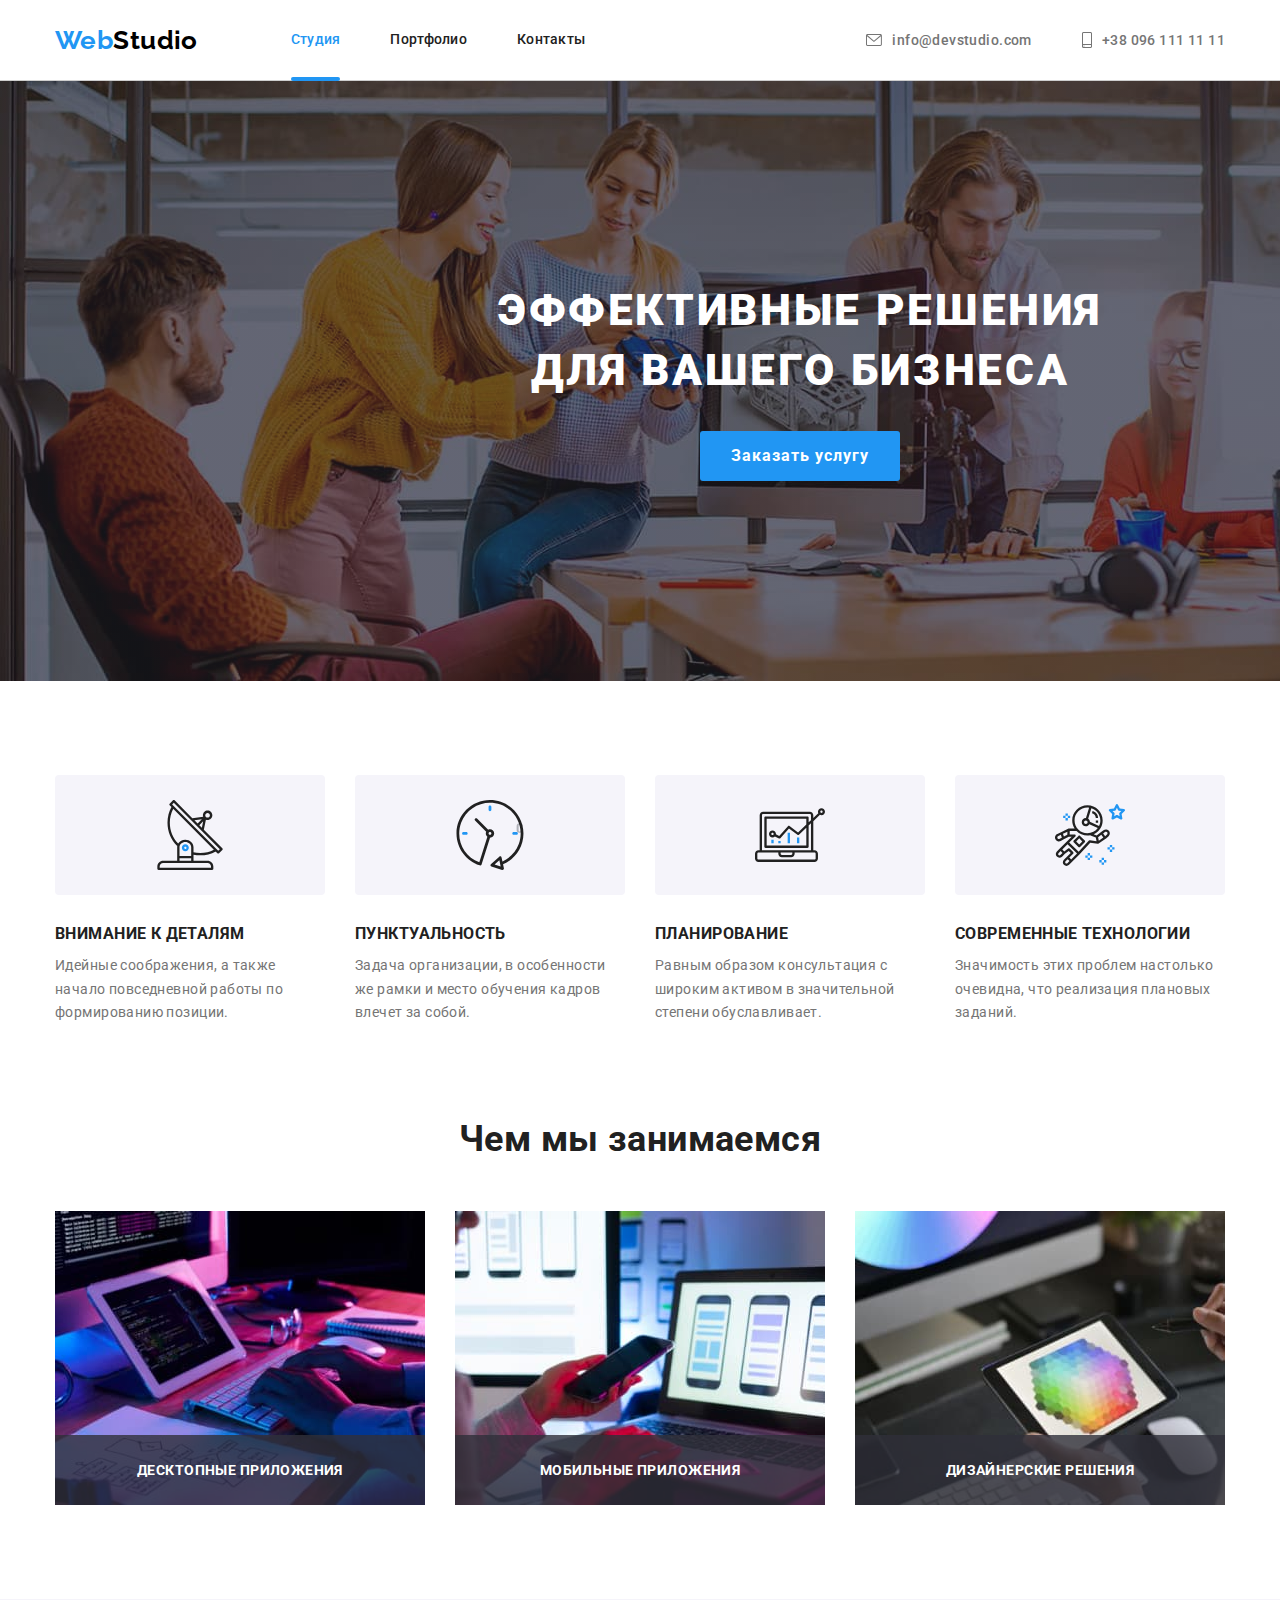
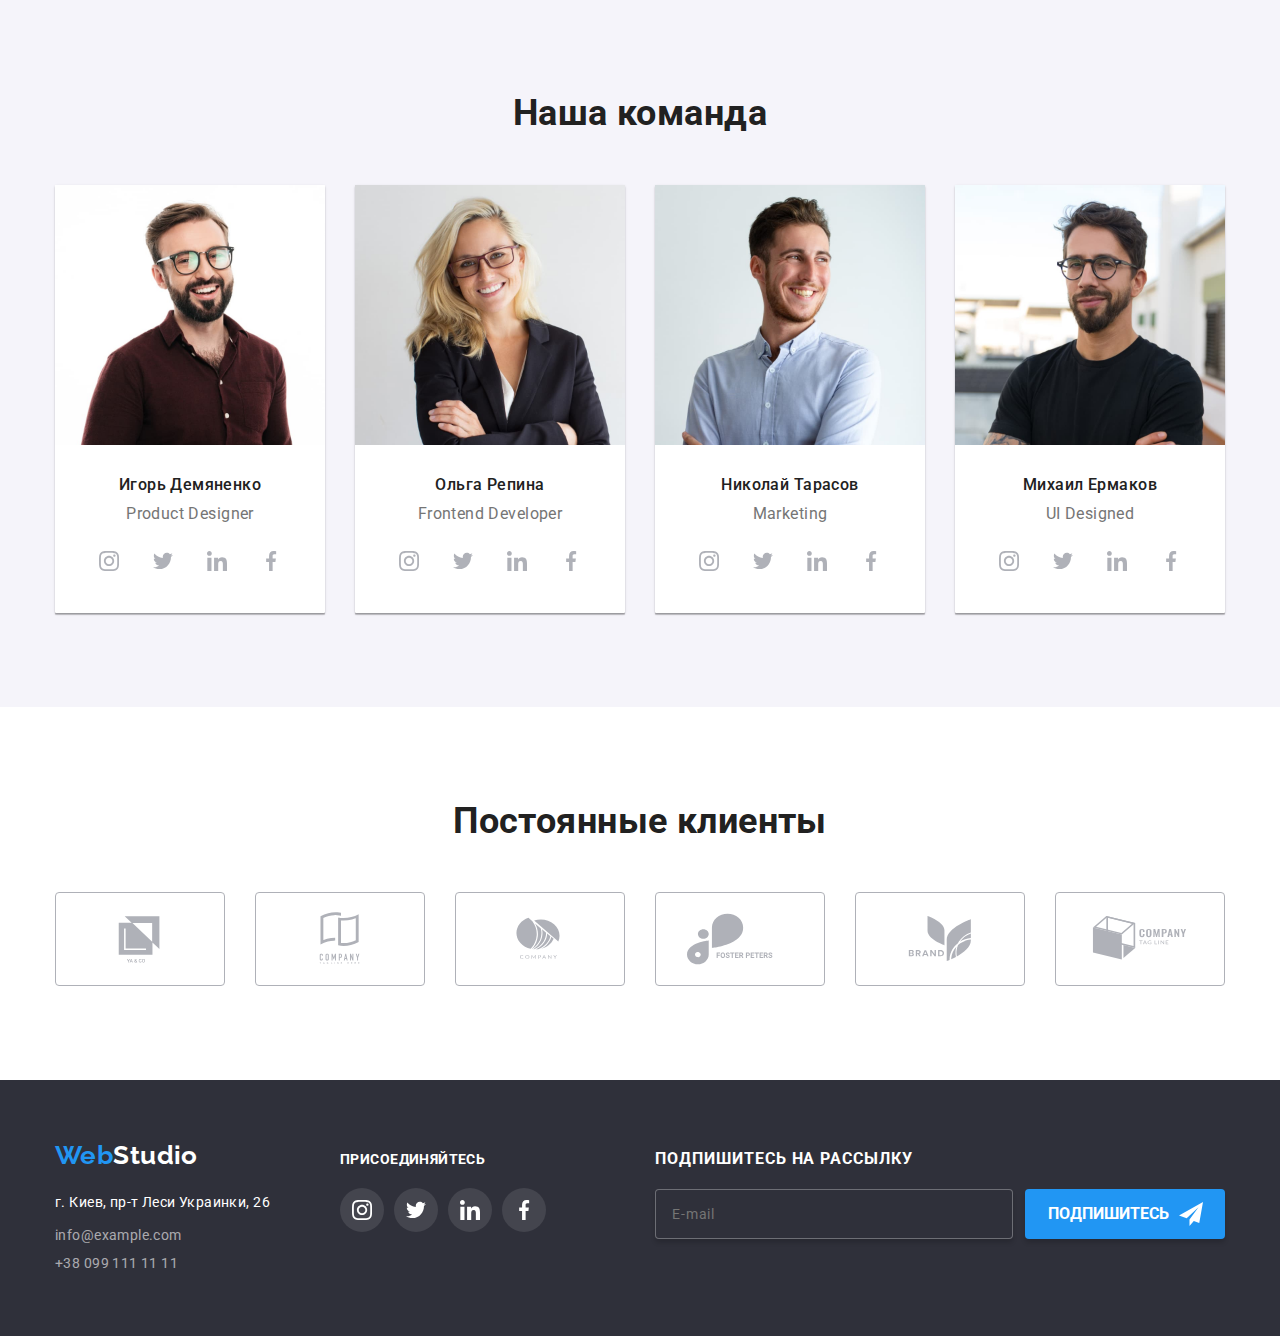
==== index.html @ 3e0bd367 "add files" ====
<!DOCTYPE html>
<html lang="ru">
<head>
    <meta charset="UTF-8">
    <meta http-equiv="X-UA-Compatible" content="IE=edge">
    <meta name="viewport" content="width=device-width, initial-scale=1.0">
    <title>WebStudio</title>
    <link rel="stylesheet" href="https://cdnjs.cloudflare.com/ajax/libs/modern-normalize/1.1.0/modern-normalize.min.css">
    <link rel="stylesheet" href="./css/main.min.css">
        <link href="https://fonts.googleapis.com/css2?family=Raleway:wght@700&family=Roboto:wght@400;500;700;900&display=swap"
            rel="stylesheet">

</head>
<body>
    <!--======================== HEADER ========================-->
    <header class="header">
        <div class="container">
            <nav class="header__nav">
                <a href="./index.html" class="header__logo">
                    <span class="header__logo--web">Web</span><span class="header__logo--studio-dark">Studio</span>
                </a>
                <ul class="header__site-nav list">
                    <li class="header__nav--item"><a href="./index.html" class="header__link header__link--current link">Студия</a></li>
                    <li class="header__nav--item"><a href="./portfolio.html" class="header__link link">Портфолио</a></li>
                    <li class="header__nav--item"><a href="" class="header__link link">Контакты</a></li>
                </ul>
            </nav>
            <ul class="header__contact list">
                <li class="header__mail">
                    <a href="mailto:info@devstudio.com" class="header__mail--link link">
                        <svg class="header__contact-icon-mail" width="16px" height="12px">
                            <use href="./images/icons.svg#icon-envelope"></use>
                        </svg>
                        info@devstudio.com</a>
                    </li>
                <li class="header__tell">
                    <a href="tell:+380961111111" class="header__tell--link link">
                        <svg class="header__contact-icon-tell" width="10px" height="16px">
                            <use href="./images/icons.svg#icon-smartphone"></use>
                        </svg>
                        +38 096 111 11 11
                    </a>
                </li>
            </ul>
        </div>
    </header>
    <main>
        <!--======================== HERO SECTION ========================-->
        <section class="hero">
            <div class="container">
                <h1 class="hero__title">Эффективные решения для вашего бизнеса</h1>
                <button data-modal-open type="button" class="hero__button">Заказать услугу</button>
            </div>
        </section>
        <!--======================== Features Section ========================-->
        <section class="section features">
            <div class="container">
                <h2 class="features__title--hide visually-hidden">Особенности</h2>
                <ul class="features__list list">
                    <li class="features__list-item">
                        <div class="features__icon-div">
                            <svg class="features__icon" width="70" height="70">
                                <use href="./images/icons.svg#icon-antenna"></use>
                            </svg>
                        </div>
                        <h3 class="features__title">Внимание к деталям</h3>
                        <p class="features__description">Идейные соображения, а также начало повседневной работы по формированию
                            позиции.</p>
                    </li>
                    <li class="features__list-item">
                        <div class="features__icon-div">
                            <svg class="features__icon" width="70" height="70">
                                <use href="./images/icons.svg#icon-clock"></use>
                            </svg>
                        </div>
                        <h3 class="features__title">Пунктуальность</h3>
                        <p class="features__description">Задача организации, в особенности же рамки и место обучения кадров влечет за
                            собой.</p>
                    </li>
                    <li class="features__list-item">
                        <div class="features__icon-div">
                            <svg class="features__icon" width="70" height="70">
                                <use href="./images/icons.svg#icon-diagram"></use>
                            </svg>
                        </div>

                        <h3 class="features__title">Планирование</h3>
                        <p class="features__description">Равным образом консультация с широким активом в значительной степени
                            обуславливает.</p>
                    </li>
                    <li class="features__list-item">
                        <div class="features__icon-div">
                            <svg class="features__icon" width="70" height="70">
                                <use href="./images/icons.svg#icon-astronaut"></use>
                            </svg>
                        </div>

                        <h3 class="features__title">Современные технологии</h3>
                        <p class="features__description">Значимость этих проблем настолько очевидна, что реализация плановых заданий.
                        </p>
                    </li>
                </ul>
            </div>
        </section>
        <!--======================== BUSINESS SECTION ========================-->
        <section class="section business">
            <div class="container">
                <h2 class="business__title section-title">Чем мы занимаемся</h2>
                <ul class="business__list list">
                    <li class="business__item">
                        <div class="business__img-cover">
                            <img src="./images/box1.jpg" alt="разработка" width="370">
                        <p class="business__description">
                            десктопные приложения
                        </p>
                    </div>
                    </li>
                    <li class="business__item">
                        <div class="business__img-cover">
                            <img src="./images/box2.jpg" alt="адаптация" width="370">
                        <p class="business__description">
                            мобильные приложения
                        </p> 
                    </div>
                    </li>
                    <li class="business__item">
                        <div class="business__img-cover">
                            <img src="./images/box3.jpg" alt="дизайн" width="370">
                        <p class="business__description">
                            дизайнерские решения
                        </p>
                        </div>
                    </li>
                </ul>
            </div>
            
        </section>
        <!--======================== OUR TEAM ========================-->
        <section class="section our-team">
            <div class="container">
                <h2 class="our-team__section-title section-title">Наша командa</h2>
                <ul class="our-team__list list">
                    <li class="our-team__worker-box">
                            <img src="./images/demyanenko.jpg" alt="Игорь Демяненко" width="270">
                            <div class="our-team__worker-description">
                                <h3 class="our-team__team-name">Игорь Демяненко</h3>
                                <p class="our-team__position">Product Designer</p>
                                <ul class="our-team__social-media-list list">
                                    <li class="our-team__social-media-item">
                                        <a href="" class="our-team__social-media-link">
                                            <svg class="our-team__social-icon" width="20" height="20">
                                                <use href="./images/icons.svg#icon-instagram"></use>
                                            </svg>
                                        </a>
                                    </li>
                                    <li class="our-team__social-media-item">
                                        <a href="" class="our-team__social-media-link">
                                            <svg class="our-team__social-icon" width="20" height="20">
                                                <use href="./images/icons.svg#icon-twitter"></use>
                                            </svg>
                                        </a>
                                    </li>
                                    <li class="our-team__social-media-item">
                                        <a href="" class="our-team__social-media-link">
                                            <svg class="our-team__social-icon" width="20" height="20">
                                                <use href="./images/icons.svg#icon-linkedin"></use>
                                            </svg>
                                        </a>
                                    </li>
                                    <li class="our-team__social-media-item">
                                        <a href="" class="our-team__social-media-link">
                                            <svg class="our-team__social-icon" width="20" height="20">
                                                <use href="./images/icons.svg#icon-facebook"></use>
                                            </svg>
                                        </a>
                            
                                    </li>
                                </ul>
                           </div>
                    </li>
                    <li class="our-team__worker-box">
                            <img src="./images/repina.jpg" alt="Ольга Репина" width="270">
                            <div class="our-team__worker-description">
                                <h3 class="our-team__team-name">Ольга Репина</h3>
                                <p class="our-team__position">Frontend Developer</p>
                                <ul class="our-team__social-media-list list">
                                    <li class="our-team__social-media-item">
                                        <a href="" class="our-team__social-media-link">
                                            <svg class="our-team__social-icon" width="20" height="20">
                                                <use href="./images/icons.svg#icon-instagram"></use>
                                            </svg>
                                        </a>
                                    </li>
                                    <li class="our-team__social-media-item">
                                        <a href="" class="our-team__social-media-link">
                                            <svg class="our-team__social-icon" width="20" height="20">
                                                <use href="./images/icons.svg#icon-twitter"></use>
                                            </svg>
                                        </a>
                                    </li>
                                    <li class="our-team__social-media-item">
                                        <a href="" class="our-team__social-media-link">
                                            <svg class="our-team__social-icon" width="20" height="20">
                                                <use href="./images/icons.svg#icon-linkedin"></use>
                                            </svg>
                                        </a>
                                    </li>
                                    <li class="our-team__social-media-item">
                                        <a href="" class="our-team__social-media-link">
                                            <svg class="our-team__social-icon" width="20" height="20">
                                                <use href="./images/icons.svg#icon-facebook"></use>
                                            </svg>
                                        </a>
                            
                                    </li>
                                </ul>
                            </div>
                    </li>
                    <li class="our-team__worker-box">
                            <img src="./images/tarasov.jpg" alt="Николай Тарасов" width="270">
                            <div class="our-team__worker-description">
                                <h3 class="our-team__team-name">Николай Тарасов</h3>
                                <p class="our-team__position">Marketing</p>
                                <ul class="our-team__social-media-list list">
                                    <li class="our-team__social-media-item">
                                        <a href="" class="our-team__social-media-link">
                                            <svg class="our-team__social-icon" width="20" height="20">
                                                <use href="./images/icons.svg#icon-instagram"></use>
                                            </svg>
                                        </a>
                                    </li>
                                    <li class="our-team__social-media-item">
                                        <a href="" class="our-team__social-media-link">
                                            <svg class="our-team__social-icon" width="20" height="20">
                                                <use href="./images/icons.svg#icon-twitter"></use>
                                            </svg>
                                        </a>
                                    </li>
                                    <li class="our-team__social-media-item">
                                        <a href="" class="our-team__social-media-link">
                                            <svg class="our-team__social-icon" width="20" height="20">
                                                <use href="./images/icons.svg#icon-linkedin"></use>
                                            </svg>
                                        </a>
                                    </li>
                                    <li class="our-team__social-media-item">
                                        <a href="" class="our-team__social-media-link">
                                            <svg class="our-team__social-icon" width="20" height="20">
                                                <use href="./images/icons.svg#icon-facebook"></use>
                                            </svg>
                                        </a>
                                        
                                    </li>
                                </ul>
                            </div>
                    </li>
                    <li class="our-team__worker-box">
                        <img src="./images/ermakov.jpg" alt="Михаил Ермаков" width="270">
                            <div class="our-team__worker-description">
                                <h3 class="our-team__team-name">Михаил Ермаков</h3>
                                <p class="our-team__position">UI Designed</p>
                                <ul class="our-team__social-media-list list">
                                    <li class="our-team__social-media-item">
                                        <a href="" class="our-team__social-media-link">
                                            <svg class="our-team__social-icon" width="20" height="20">
                                                <use href="./images/icons.svg#icon-instagram"></use>
                                            </svg>
                                        </a>
                                    </li>
                                    <li class="our-team__social-media-item">
                                        <a href="" class="our-team__social-media-link">
                                            <svg class="our-team__social-icon" width="20" height="20">
                                                <use href="./images/icons.svg#icon-twitter"></use>
                                            </svg>
                                        </a>
                                    </li>
                                    <li class="our-team__social-media-item">
                                        <a href="" class="our-team__social-media-link">
                                            <svg class="our-team__social-icon" width="20" height="20">
                                                <use href="./images/icons.svg#icon-linkedin"></use>
                                            </svg>
                                        </a>
                                    </li>
                                    <li class="our-team__social-media-item">
                                        <a href="" class="our-team__social-media-link">
                                            <svg class="our-team__social-icon" width="20" height="20">
                                                <use href="./images/icons.svg#icon-facebook"></use>
                                            </svg>
                                        </a>
                            
                                    </li>
                                </ul>
                            </div>
                            

                    </li>
                </ul>
            </div>
        </section>
        <!-- =======================CLIENTS========================== -->
        <section class="clients section">
            <div class="container">
                <h2 class="clients__section-title section-title">Постоянные клиенты</h2>
                <ul class="clients__list list">
                    <li class="clients__item">
                        <a href="" class="clients__link">
                            <svg class="clients__icon" width="106" height="60">
                                <use href="./images/icons.svg#icon-client-1"></use>
                            </svg>
                        </a>
                    </li>
                    <li class="clients__item">
                        <a href="" class="clients__link">
                            <svg class="clients__icon" width="106" height="60">
                                <use href="./images/icons.svg#icon-client-2"></use>
                            </svg>
                        </a>
                    </li>
                    <li class="clients__item">
                        <a href="" class="clients__link">
                            <svg class="clients__icon" width="106" height="60">
                                <use href="./images/icons.svg#icon-client-3"></use>
                            </svg>
                        </a>
                    </li>
                    <li class="clients__item">
                        <a href="" class="clients__link">
                            <svg class="clients__icon" width="106" height="60">
                                <use href="./images/icons.svg#icon-client-4"></use>
                            </svg>
                        </a>
                    </li>
                    <li class="clients__item">
                        <a href="" class="clients__link">
                            <svg class="clients__icon" width="106" height="60">
                                <use href="./images/icons.svg#icon-client-5"></use>
                            </svg>
                        </a>
                    </li>
                    <li class="clients__item">
                        <a href="" class="clients__link">
                            <svg class="clients__icon" width="106" height="60">
                                <use href="./images/icons.svg#icon-client-6"></use>
                            </svg>
                        </a>
                    </li>
                </ul>
            </div>
        </section>
    </main>
    <!-- =========================MODAL======================== -->
    <div class="backdrop is-hidden" data-modal>
        <div class="modal">
            <div class="modal-button">
                <button class="button" type="button" data-modal-close>
                    <svg class="icon-close" width="18px" height="18px">
                        <use href="./images/icons.svg#icon-close"></use>
                    </svg>
                </button>
            </div>
            <form class="modal-form">
                <p class="modal-form-title">Оставьте свои данные, мы вам перезвоним</p>
                <label class="modal-form-label">
                    Имя
                    <span class="modal-input-wrapper">
                        <input type="text" name="user-name" class="modal-form-input" title="Введите свое имя" required>
                        <svg class="icon-modal-form" width="18" height="18">
                            <use href="./images/icons.svg#icon-person-modal"></use>
                        </svg>
                    </span>
                </label>
                <label class="modal-form-label">
                    Телефон
                    <span class="modal-input-wrapper">
                        <input type="tel" name="user-phone" class="modal-form-input" title="Введите свой номер телефона" required>
                        <svg class="icon-modal-form" width="18" height="18">
                            <use href="./images/icons.svg#icon-phone-modal"></use>
                        </svg>
                    </span>
                </label>
                <label class="modal-form-label">
                    Почта
                    <span class="modal-input-wrapper">
                        <input type="email" name="user-mail" class="modal-form-input" title="Введите свою электнонную почту">
                        <svg class="icon-modal-form" width="18" height="18">
                            <use href="./images/icons.svg#icon-email-modal"></use>
                        </svg>
                    </span>
                </label>
                <label>
                    Комментарий
                    <textarea name="uses-message" class="modal-input-message" placeholder="Введите текст"></textarea>
                </label>
                <input type="checkbox" name="accept-policy" id="accept-policy" class="modal-form-checkbox visually-hidden">
                <label for="accept-policy" class="modal-form-checkbox-label">Соглашаюсь с рассылкой и принимаю &nbsp; <a href="#" class="modal-checkbox-link">Условия договора</a></label>
                <button type="submit" class="modal-input-button">
                    Отправить
                </button>
            </form>
        </div>
    </div>
    <!--======================== FOOTER ========================-->
    <footer class="footer">
        <div class="container flex-footer">
            <div>
                <a href="index.html" class="footer__logo link"><span class="footer__logo--web">Web</span>
                    <span class="footer__logo--studio-light">Studio</span></a>
                <address class="adress">
                    <ul class="contact-footer list link">
                        <li class="adress-list">
                            <a href="https://goo.gl/maps/TSnyQtJxr7Js1hhs7" target="_blank" rel="noopener noreferrer"
                                class="footer-adress link adress">г. Киев, пр-т Леси Украинки, 26</a>
                        </li>
                        <li class="mail-list">
                            <a href="mailto:info@example.com" class="mail link">info@example.com</a>
                        </li>
                        <li>
                            <a href="tell:+380991111111" class="tell link">+38 099 111 11 11</a>
                        </li>
                    </ul>
                </address>
            </div>
            <div class="join">
                <h2 class="join-title">присоединяйтесь</h2>
                <ul class="join-list list">
                    <li class="join-item">
                        <a href="" class="join-link">
                            <svg class="social-icon-footer" width="20" height="20">
                                <use href="./images/icons.svg#icon-instagram"></use>
                            </svg>
                        </a>
                    </li>
                    <li class="join-item">
                        <a href="" class="join-link">
                            <svg class="social-icon-footer" width="20" height="20">
                                <use href="./images/icons.svg#icon-twitter"></use>
                            </svg>
                        </a>
                    </li>
                    <li class="join-item">
                        <a href="" class="join-link">
                            <svg class="social-icon-footer" width="20" height="20">
                                <use href="./images/icons.svg#icon-linkedin"></use>
                            </svg>
                        </a>
                    </li>
                    <li class="join-item">
                        <a href="" class="join-link">
                            <svg class="social-icon-footer" width="20" height="20">
                                <use href="./images/icons.svg#icon-facebook"></use>
                            </svg>
                        </a>
                    </li>
                </ul>
            </div>
            <div class="form-subscribe">
                <p class="footer-form-title">подпишитесь на рассылку</p>
                <form class="form-use">
                    <input type="email" name="user-mail" class="footer-form" placeholder="E-mail">
                    <button type="submit" class="button-form">
                        <span class="form-button-text">подпишитесь</span>
                        <svg class="icon-subscribe" width="24" height="24">
                            <use href="./images/icons.svg#icon-send"></use>
                        </svg>
                    </button>
                </form>
            </div>
        </div>
    </footer>
    <script src="./js/modal.js"></script>
</body>
</html>
---- css/main.min.css ----
:root{--primary-text-color: #757575;--title-text-color: #212121;--accent-text-color: #2196f3;--logo-web-color: #2196f3;--logo-studio-color: #000000;--white-color-text: #ffffff;--alternative-bgc: #2f303a;--secondary-bcg: #f5f4fa;--footer-contact: rgba(255, 255, 255, 0.6);--icon-color: #afb1b8;--timing-function: cubic-bezier(0.4, 0, 0.2, 1);--duration-time: 250ms}.link{text-decoration:none}body{font-family:Roboto, sans-serif;color:var(--primary-text-color);letter-spacing:0.03em;font-size:14px}h1,h2,h3,p{margin:0}.list{list-style:none;padding:0;margin:0}.container{margin-left:auto;margin-right:auto;width:1200px;padding-right:15px;padding-left:15px}img{display:block}.visually-hidden{position:absolute;width:1px;height:1px;margin:-1px;border:0;padding:0;white-space:nowrap;clip-path:inset(100%);clip:rect(0 0 0 0);overflow:hidden}.section{padding-top:94px;padding-bottom:94px}.header__logo{display:flex;font-family:raleway, sans-serif;font-weight:700;font-size:26px;line-height:31px;text-decoration:none;align-items:center}.header__logo--web{color:var(--logo-web-color)}.header__logo--studio-dark{color:var(--logo-studio-color)}.footer__logo{display:flex;font-family:raleway, sans-serif;font-weight:700;font-size:26px;line-height:31px;text-decoration:none;align-items:center}.footer__logo--web{color:var(--logo-web-color)}.footer__logo--studio-light{color:var(--white-color-text)}.header__site-nav{display:flex;margin-left:93px}.header__nav{display:flex;align-items:center}.header__link{color:var(--title-text-color);font-weight:500;line-height:16px;letter-spacing:0.02em;line-height:1.14;padding-bottom:32px;padding-top:32px;display:block;transition-property:color;transition-duration:var(--duration-time);transition-timing-function:var(--timing-function)}.header__nav--item:not(:last-child){margin-right:50px}.header .container{display:flex;align-items:center;flex-direction:row}.header{border-bottom:1px solid #cecece}.header__contact{display:flex;text-align:center;margin-left:auto}.header__link:hover,.header__link:focus{color:var(--accent-text-color)}.header__link--current{color:var(--accent-text-color);position:relative}.header__link--current::after{display:inline-block;position:absolute;content:'';background-color:var(--accent-text-color);width:100%;height:4px;bottom:-1px;left:0px;border-radius:2px}.header__tell{margin-left:50px;padding-bottom:32px;padding-top:32px}.header__mail{padding-bottom:32px;padding-top:32px}.header__contact-icon-mail{margin-right:10px;fill:var(--primary-text-color);transition-property:fill;transition-duration:var(--duration-time);transition-timing-function:var(--timing-function)}.header__mail--link:hover>.header__contact-icon-mail,.header__mail--link:focus>.header__contact-icon-mail{fill:var(--accent-text-color)}.header__contact-icon-tell{margin-right:10px;fill:var(--primary-text-color);transition-property:fill;transition-duration:var(--duration-time);transition-timing-function:var(--timing-function)}.header__tell--link:hover>.header__contact-icon-tell,.header__tell--link:focus>.header__contact-icon-tell{fill:var(--accent-text-color)}.header__mail--link{display:flex;align-items:center;justify-content:center;font-weight:500;color:var(--primary-text-color);transition-property:color;transition-duration:var(--duration-time);transition-timing-function:var(--timing-function)}.header__mail--link:focus,.header__mail--link:hover{color:var(--accent-text-color)}.header__tell--link{display:flex;align-items:center;justify-content:center;font-weight:500;color:var(--primary-text-color);transition-property:color;transition-duration:var(--duration-time);transition-timing-function:var(--timing-function)}.header__tell--link:focus,.header__tell--link:hover{color:var(--accent-text-color)}.hero{background-image:linear-gradient(rgba(47,48,58,0.4), rgba(47,48,58,0.4)),url("../images/hero-bc.jpg");margin-top:0px;margin-bottom:0px;text-align:center;height:600px;padding-top:200px;padding-bottom:200px;background-repeat:no-repeat;background-position:50% 50%;margin:0 auto;width:1600px;background-color:var(--alternative-bgc)}.hero__title{color:var(--white-color-text);font-weight:900;font-size:44px;line-height:1.36;letter-spacing:0.06em;text-transform:uppercase;text-align:center;width:696px;margin:0 auto;margin-bottom:30px}.hero__button{background-color:var(--accent-text-color);color:var(--white-color-text);font-family:inherit;font-weight:700;letter-spacing:0.06em;font-size:16px;line-height:1.88;cursor:pointer;text-align:center;border-radius:3px;border:none;width:200px;height:50px;margin-right:auto;margin-left:auto;transition-property:background-color;transition-duration:var(--duration-time);transition-timing-function:var(--timing-function)}.hero__button:hover,.hero__button:focus{background-color:#188ce8}.section .section-title{font-weight:700;font-size:36px;line-height:1.16;color:var(--title-text-color);padding-top:0px;margin-top:0px;margin-bottom:50px}.features__title{color:var(--title-text-color);font-weight:700;line-height:1.14;margin-bottom:10px;text-transform:uppercase}.features{padding-top:94px;padding-bottom:0px}.features__list-item{width:270px;margin-right:30px}.features__list-item:nth-child(4n){margin-right:0}.features__list{display:flex}.features__description{font-weight:400;line-height:1.7;margin-top:0px;margin-bottom:0px}.features__icon-div{background-color:var(--secondary-bcg);border-radius:4px;margin-bottom:30px;display:flex;height:120px;justify-content:center;align-items:center}.business__description{display:flex;text-transform:uppercase;color:var(--white-color-text);background-color:rgba(47,48,58,0.8);width:100%;height:70px;position:absolute;bottom:0px;justify-content:center;align-items:center;font-weight:700}.business__list{display:flex}.business__img-cover{position:relative}.business__title{display:flex;justify-content:center}.business__item{margin-right:30px;width:370px}.business__item:nth-child(3n){margin-right:0px}.our-team__list{display:flex}.our-team{background-color:var(--secondary-bcg)}.our-team__section-title{display:flex;margin-bottom:50px;justify-content:center}.our-team__team-name{color:var(--title-text-color);font-size:16px;line-height:1.19;font-weight:500;margin-bottom:10px}.our-team__position{font-size:16px;font-weight:400;line-height:1.19;margin:0px}.our-team__worker-box{background-color:var(--white-color-text);width:270px;text-align:center;border-radius:1px;box-shadow:0px 2px 1px rgba(0,0,0,0.2),0px 1px 1px rgba(0,0,0,0.14),0px 1px 3px rgba(0,0,0,0.12);margin-right:30px}.our-team__worker-box:nth-child(4n){margin-right:0px}.our-team__worker-description{padding:30px 32px;display:flex;flex-direction:column}.our-team__social-icon{fill:var(--icon-color);transition-duration:var(--duration-time);transition-timing-function:var(--timing-function)}.our-team__social-media-link:hover>.our-team__social-icon,.our-team__social-media-link:focus>.our-team__social-icon{fill:var(--white-color-text)}.our-team__social-media-list{display:flex;margin-top:16px;justify-content:space-between}.our-team__social-media-link{display:flex;width:44px;height:44px;border-radius:50%;justify-content:center;align-items:center;transition-property:background-color, color;transition-duration:var(--duration-time);transition-timing-function:var(--timing-function)}.our-team__social-media-link:hover,.our-team__social-media-link:focus{background-color:var(--accent-text-color)}.clients__list{display:flex}.clients__section-title{display:flex;justify-content:center}.clients__item{margin-right:30px}.clients__item:last-child{margin-right:0}.clients__icon{fill:var(--icon-color);transition-property:fill;transition-duration:var(--duration-time);transition-timing-function:var(--timing-function)}.clients__link:hover>.clients__icon,.clients__link:focus>.clients__icon{fill:var(--accent-text-color)}.clients__link{display:flex;width:170px;height:94px;border:1px solid var(--icon-color);justify-content:center;align-items:center;border-radius:4px;transition-property:border;transition-duration:var(--duration-time);transition-timing-function:var(--timing-function)}.clients__link:hover,.clients__link:focus{border:1px solid var(--accent-text-color);border-radius:4px;box-sizing:border-box}.flex-footer{display:flex;align-items:baseline}.footer{background-color:var(--alternative-bgc);padding-top:60px;padding-bottom:60px}.footer__logo{display:flex;font-family:raleway, sans-serif;font-weight:700;font-size:26px;line-height:31px;text-decoration:none;align-items:center}.footer__logo--web{color:var(--logo-web-color)}.footer__logo--studio-light{color:var(--white-color-text)}.contact-footer{margin-top:20px}.contact-footer .mail,.contact-footer .tell{font-weight:400;color:var(--primary-text-color);line-height:1.7}.contact-footer .mail{color:var(--footer-contact);transition-property:color;transition-duration:var(--duration-time);transition-timing-function:var(--timing-function)}.contact-footer .mail:hover,.contact-footer .mail:focus{color:var(--accent-text-color)}.mail-list{margin-bottom:4px}.adress-list{margin-bottom:9px}.contact-footer .tell{color:var(--footer-contact);transition-property:color;transition-duration:var(--duration-time);transition-timing-function:var(--timing-function)}.contact-footer .tell:hover,.contact-footer .tell:focus{color:var(--accent-text-color)}.footer-adress{margin-bottom:9px}.adress{color:var(--white-color-text);font-style:normal;line-height:1.7;font-weight:400}.join{margin-left:70px}.join-list{display:flex;margin-top:20px}.join-item:not(:last-child){margin-right:10px}.join-link{display:flex;width:44px;height:44px;border-radius:50%;background-color:rgba(255,255,255,0.1);align-items:center;justify-content:center;transition-property:background-color;transition-duration:var(--duration-time);transition-timing-function:var(--timing-function)}.join-link:hover,.join-link:focus{background-color:var(--accent-text-color)}.join-title{color:var(--white-color-text);text-transform:uppercase;font-weight:700;font-size:14px;line-height:1.14;letter-spacing:0.03em}.social-icon-footer{fill:var(--white-color-text)}.button-form{margin-left:12px;background-color:var(--accent-text-color);border-radius:4px;width:200px;height:50px;border:none;text-align:center;box-shadow:0px 4px 4px 0px rgba(0,0,0,0.15);display:flex;align-items:center;justify-content:center;cursor:pointer;transition-property:background-color;transition-duration:var(--duration-time);transition-timing-function:var(--timing-function)}.button-form:focus,.button-form:hover{background-color:#188ce8}.form-subscribe{margin-left:auto}.form-use{display:flex;justify-content:center;text-align:center}.form-button-text{font-size:16px;font-weight:700;font-family:roboto, sans-serif;text-transform:uppercase;color:var(--white-color-text)}.footer-form-title{text-transform:uppercase;color:var(--white-color-text);font-weight:700;margin-bottom:20px;font-weight:700;font-size:16px;letter-spacing:0.06em}.footer-form{border:1px solid rgba(255,255,255,0.3);box-shadow:0px 4px 4px 0px rgba(0,0,0,0.15);border-radius:4px;height:50px;width:358px;background-color:var(--alternative-bgc);padding-left:16px;color:var(--white-color-text);letter-spacing:0.06em}.icon-subscribe{margin-left:10px}.examples-list{display:flex;flex-wrap:wrap}.filter .button{background-color:var(--secondary-bcg);color:var(--logo-studio-color);font-size:16px;font-weight:500;line-height:1.62;text-align:center;font-family:inherit;cursor:pointer;padding:6px 22px;border-radius:3px;border-style:none;transition-property:background-color, color, box-shadow;transition-duration:var(--duration-time);transition-timing-function:var(--timing-function)}.filter .button:hover,.filter .button:focus{color:var(--white-color-text);background-color:var(--accent-text-color);box-shadow:0px 2px 2px 0px rgba(0,0,0,0.12),0px 1px 2px 0px rgba(0,0,0,0.08),0px 3px 1px 0px rgba(0,0,0,0.1)}.examples .title-examples{color:#000000;font-size:18px;line-height:2;font-weight:700;margin:0px;margin-bottom:4px}.examples-item .description{font-size:16px;line-height:1.88;font-weight:400;color:var(--primary-text-color);margin-top:0px}.examples-item{width:370px;margin-right:30px}.examples-item:nth-last-child(n+4){margin-bottom:30px}.examples-item:nth-child(3n){margin-right:0px}.anim-link{width:370px}.item-description{width:322px;border-right:1px solid #eeeeee;border-left:1px solid #eeeeee;border-bottom:1px solid #eeeeee;border-top:0px;padding-top:20px;padding-bottom:20px;width:370px;padding-left:24px;padding-right:24px;overflow:hidden}.item-description .title{margin-bottom:4px;color:var(--logo-studio-color)}.anim-link{display:block;transition-property:box-shadow;transition-duration:var(--duration-time);transition-timing-function:var(--timing-function)}.anim-link:hover,.anim-link:focus{box-shadow:0px 2px 2px 0px rgba(0,0,0,0.12),0px 1px 2px 0px rgba(0,0,0,0.08),0px 3px 1px 0px rgba(0,0,0,0.1)}.filter{display:flex;justify-content:center;margin-bottom:50px}.button-list{margin-right:8px}.button-list:last-child{margin-right:0}.examples-img-cover{position:relative;overflow:hidden}.anim-description{position:absolute;height:100%;width:100%;background-color:rgba(33,150,243,0.9);overflow:hidden;top:0;left:0;transform:translateY(100%);transition:var(--duration-time) var(--timing-function)}.anim-link:hover .anim-description,.anim-link:focus .anim-description{transform:translateY(0)}.anim-description-text{position:absolute;top:50%;left:50%;transform:translate(-50%, -50%);height:168px;width:322px;color:var(--white-color-text);font-size:18px;line-height:1.55;box-shadow:none}.backdrop{position:fixed;width:100%;height:100%;top:0;left:0;background-color:rgba(0,0,0,0.1);opacity:1;transition:opacity var(--duration-time) var(--timing-function)}.backdrop.is-hidden{opacity:0;pointer-events:none;visibility:hidden;transition-duration:var(--duration-time);transition-timing-function:var(--timing-function)}.backdrop.is-hidden .modal{transform:translate(-50%, -50%) scale(0.8)}.modal{position:absolute;top:50%;left:50%;transform:translate(-50%, -50%) scale(1);transition-duration:var(--duration-time);transition-timing-function:var(--timing-function);width:528px;padding:40px;background-color:var(--white-color-text)}.modal-button{position:absolute;right:8px;top:8px}.modal-button .button{display:flex;align-items:center;justify-content:center;height:30px;width:30px;border-radius:50px;border:1px solid rgba(0,0,0,0.1);background-color:var(--white-color-text);cursor:pointer}.icon-close{fill:#000;transition-property:fill;transition-duration:var(--duration-time);transition-timing-function:var(--timing-function)}.modal-button .button:hover>.icon-close,.modal-button .button:focus>.icon-close{fill:var(--accent-text-color)}.modal-form{display:flex;flex-direction:column}.modal-form-title{color:#212121;font-size:20px;font-weight:700;letter-spacing:0.03em;text-align:center;margin-bottom:12px}.modal-form-input{width:100%;height:40px;border:1px solid rgba(33,33,33,0.2);border-radius:4px;padding-left:42px;margin-top:4px;outline:none;transition-property:border;transition-duration:var(--duration-time);transition-timing-function:var(--timing-function)}.modal-form-input:focus{border:1px solid var(--accent-text-color)}.icon-modal-form{position:absolute;bottom:9px;left:5px;transform:translateX(50%) translateY(50%);transition-property:fill;transition-duration:var(--duration-time);transition-timing-function:var(--timing-function)}.modal-form-input:focus+.icon-modal-form{fill:var(--accent-text-color)}.modal-form-label{margin-bottom:12px}.modal-input-wrapper{position:relative}.modal-input-message{width:100%;height:138px;border-radius:4px;border:1px solid rgba(33,33,33,0.2);margin-top:4px;margin-bottom:20px;padding:12px 16px;outline:none;resize:none;transition-property:border;transition-duration:var(--duration-time);transition-timing-function:var(--timing-function)}.modal-input-message:focus{border:1px solid var(--accent-text-color)}.modal-form-checkbox-label::before{display:block;content:'';width:15px;height:16px;border:2px solid var(--title-text-color);border-radius:1px;cursor:pointer;margin-right:7px}.modal-form-checkbox:checked+.modal-form-checkbox-label::before{background-image:url("../images/icon-check.svg");border:none}.modal-form-checkbox:focus+.modal-form-checkbox-label::before{outline:2px solid var(--accent-text-color)}.modal-form-checkbox-label{display:flex;justify-content:center;align-items:center}.modal-input-button{margin-top:30px;background-color:var(--accent-text-color);color:white;text-align:center;font-weight:700;font-size:16px;letter-spacing:0.06em;width:200px;height:50px;border-radius:4px;border:none;margin-right:auto;margin-left:auto;cursor:pointer;transition-property:background-color;transition-duration:var(--duration-time);transition-timing-function:var(--timing-function)}.modal-input-button:focus,.modal-input-button:hover{background-color:#188ce8}.modal-checkbox-link{color:var(--accent-text-color)}
/*# sourceMappingURL=main.min.css.map */
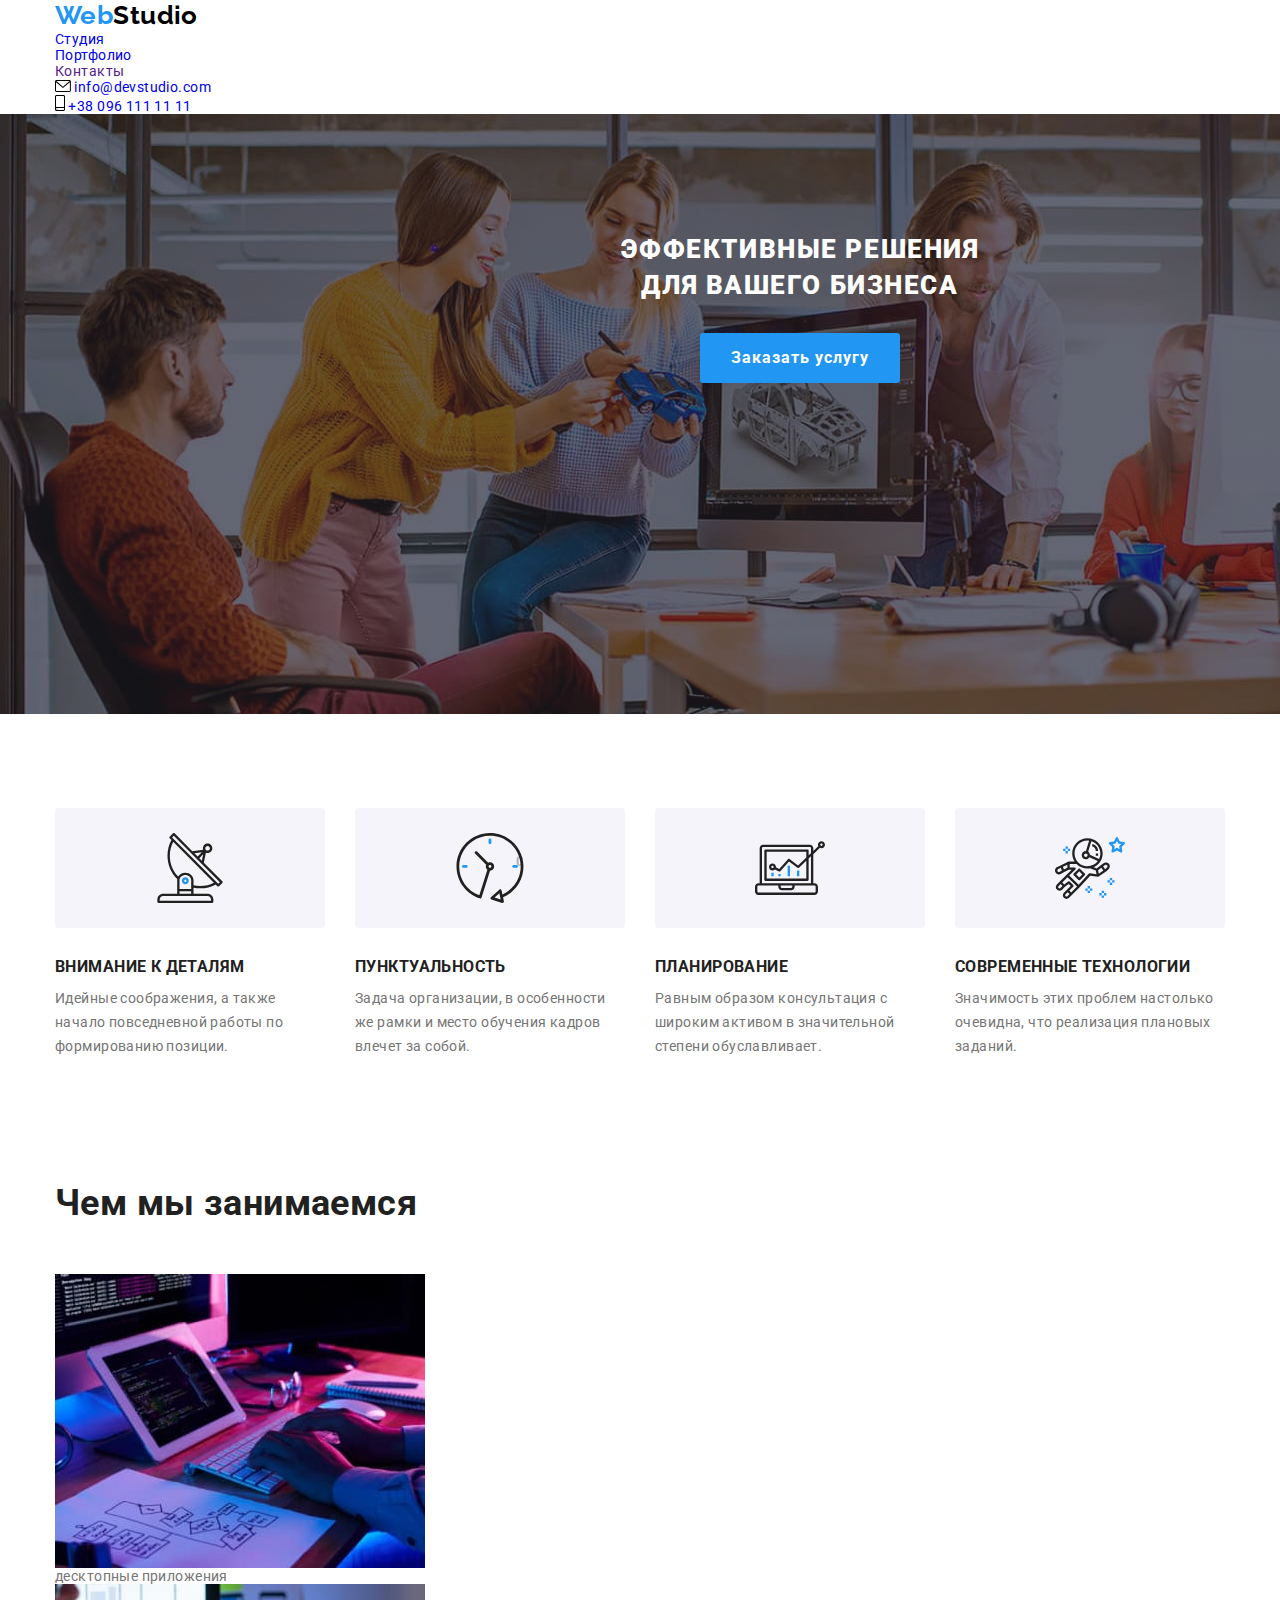
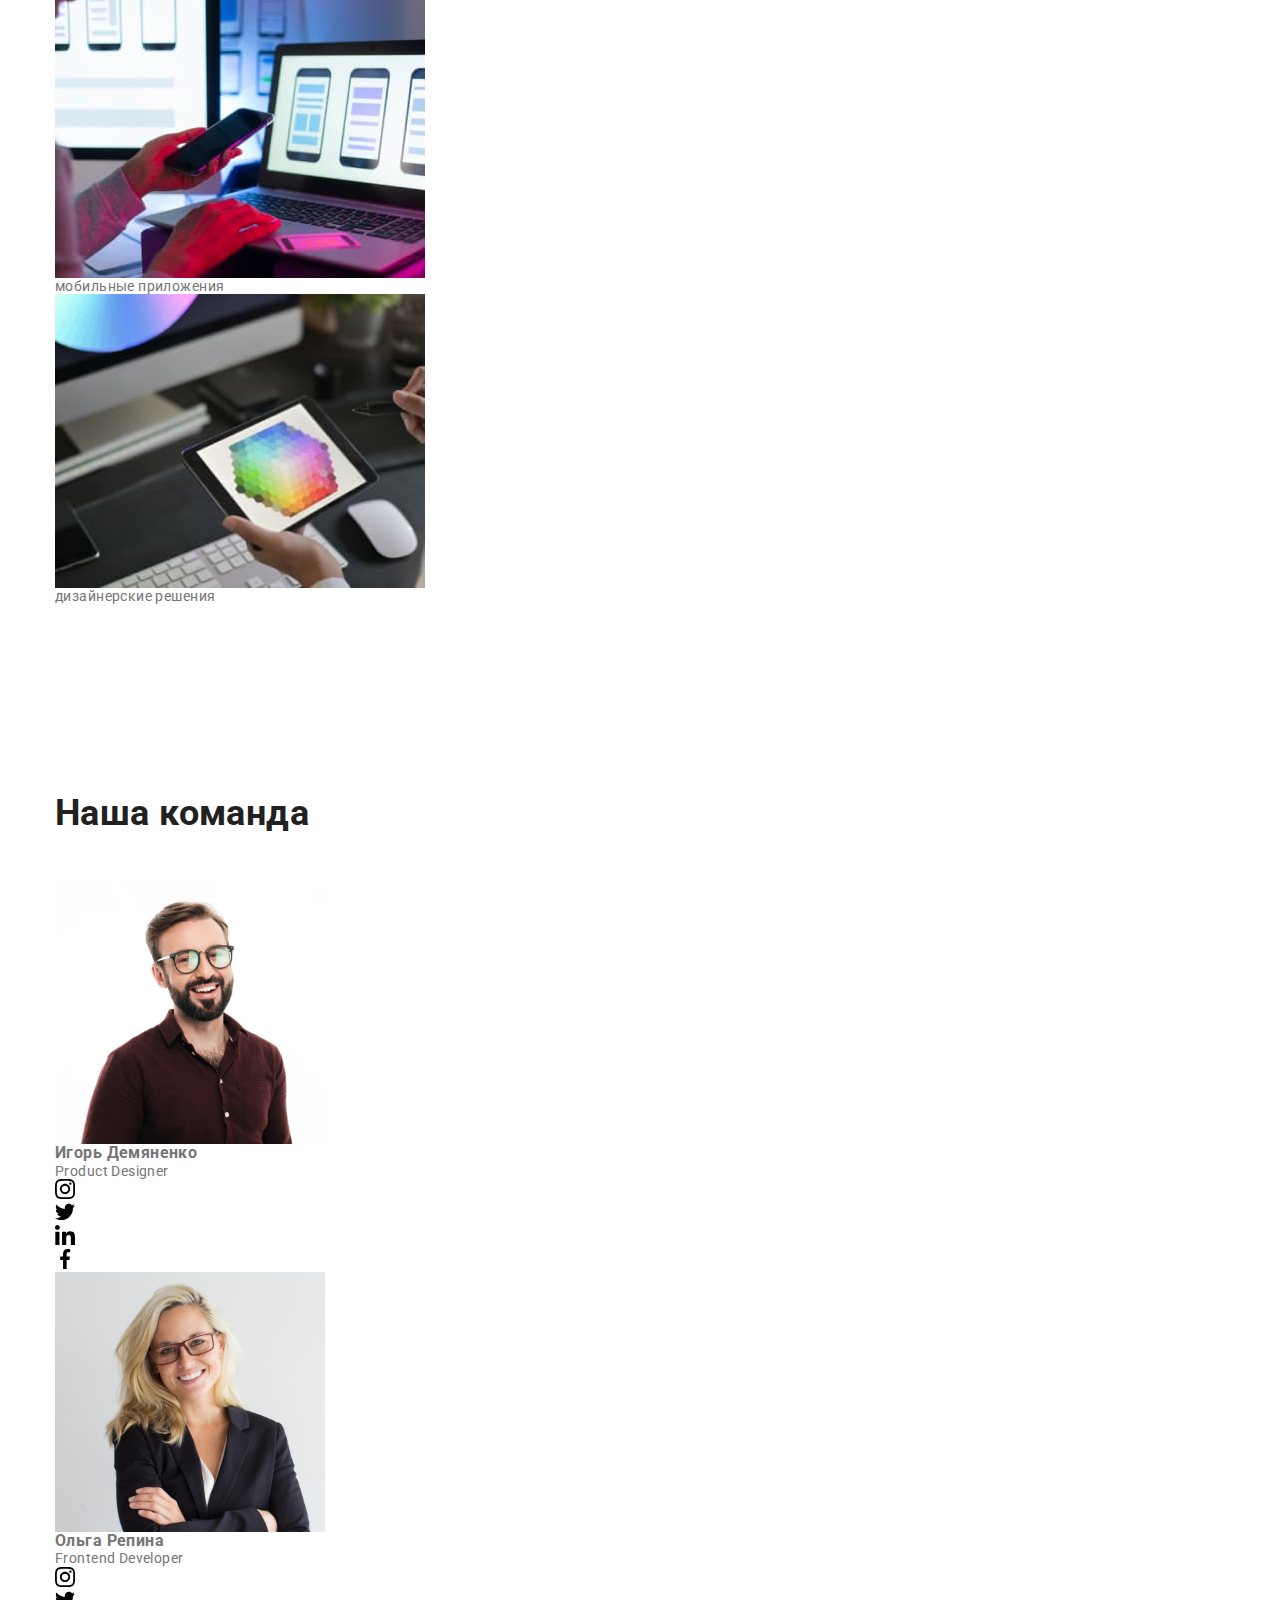
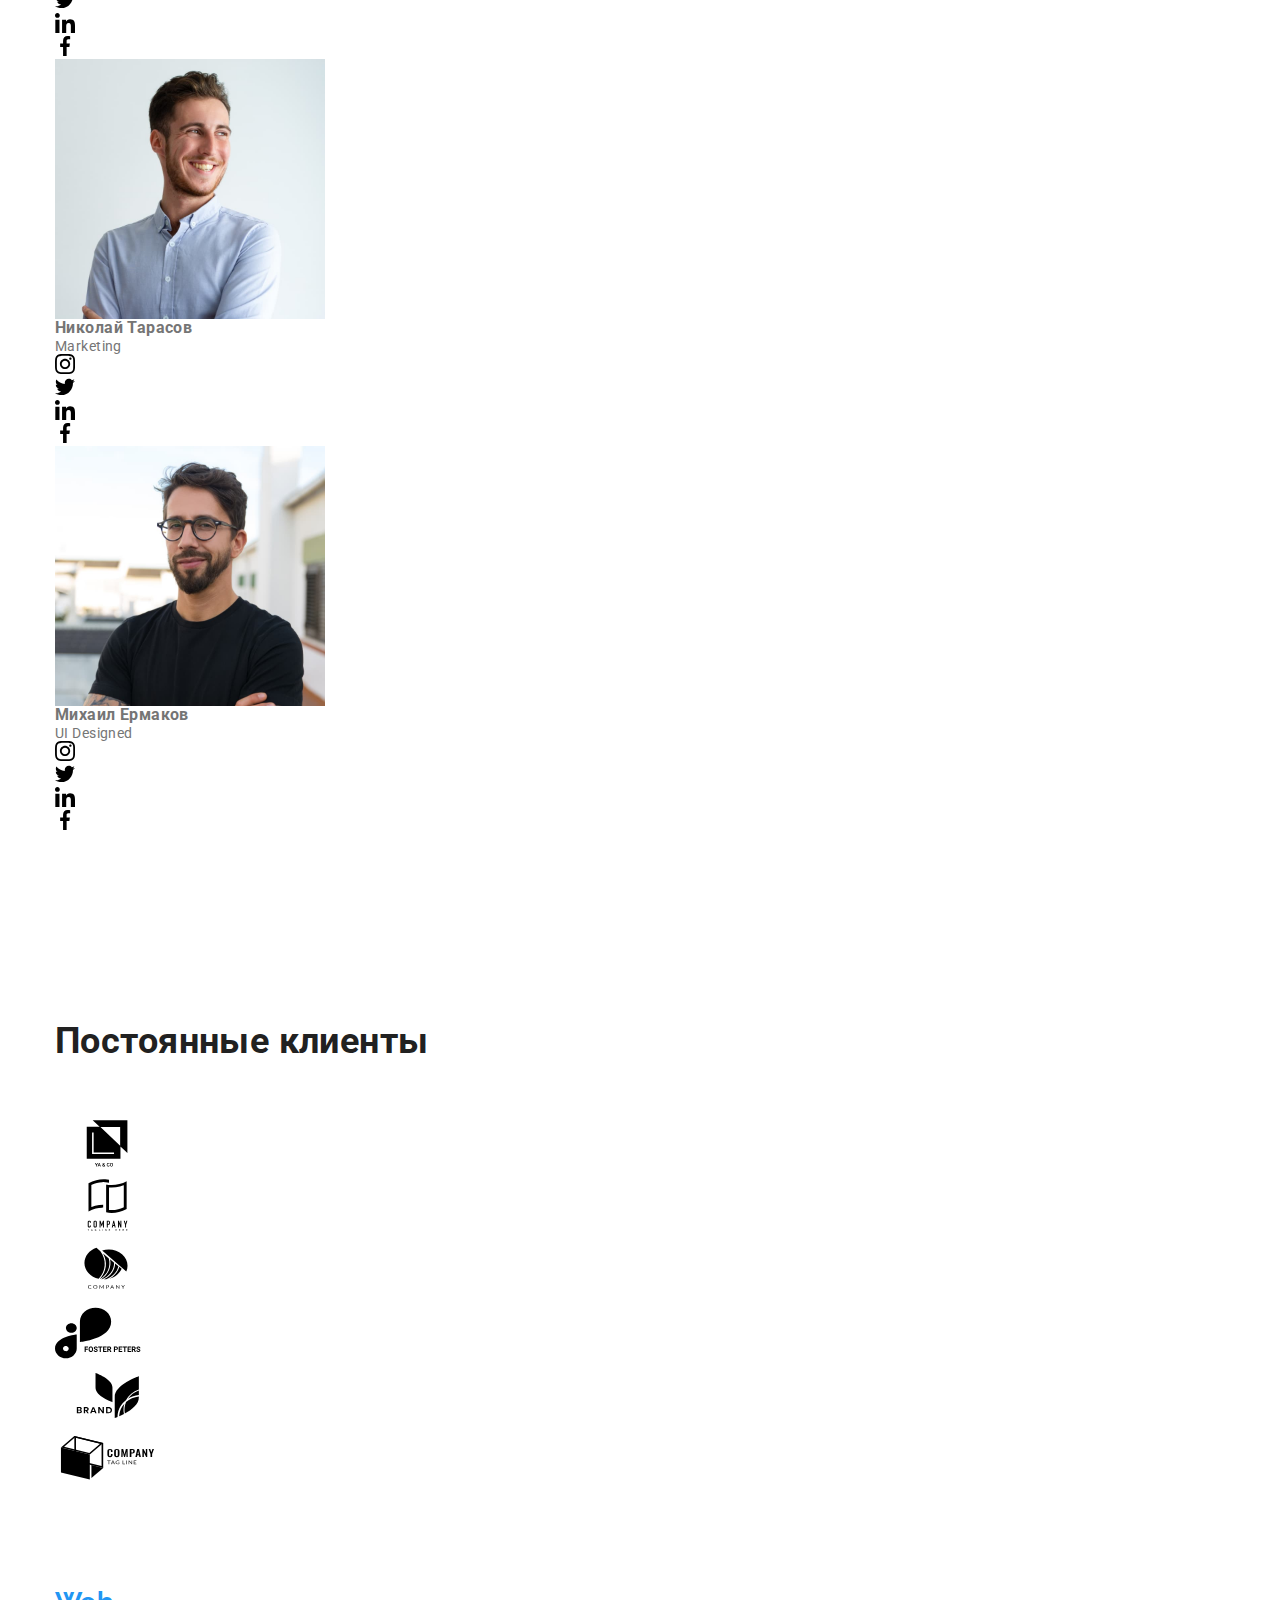
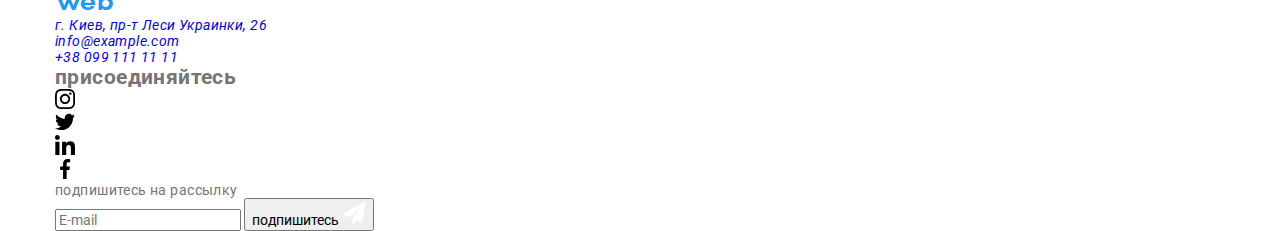
==== commit 81374888: "w" ====
--- a/index.html
+++ b/index.html
@@ -349,7 +349,7 @@
         </section>
     </main>
     <!-- =========================MODAL======================== -->
-    <div class="backdrop is-hidden" data-modal>
+    <!-- <div class="backdrop is-hidden" data-modal>
         <div class="modal">
             <div class="modal-button">
                 <button class="button" type="button" data-modal-close>
@@ -398,7 +398,7 @@
                 </button>
             </form>
         </div>
-    </div>
+    </div> -->
     <!--======================== FOOTER ========================-->
     <footer class="footer">
         <div class="container flex-footer">
--- a/css/main.min.css
+++ b/css/main.min.css
@@ -1,2 +1,2 @@
-:root{--primary-text-color: #757575;--title-text-color: #212121;--accent-text-color: #2196f3;--logo-web-color: #2196f3;--logo-studio-color: #000000;--white-color-text: #ffffff;--alternative-bgc: #2f303a;--secondary-bcg: #f5f4fa;--footer-contact: rgba(255, 255, 255, 0.6);--icon-color: #afb1b8;--timing-function: cubic-bezier(0.4, 0, 0.2, 1);--duration-time: 250ms}.link{text-decoration:none}body{font-family:Roboto, sans-serif;color:var(--primary-text-color);letter-spacing:0.03em;font-size:14px}h1,h2,h3,p{margin:0}.list{list-style:none;padding:0;margin:0}.container{margin-left:auto;margin-right:auto;width:1200px;padding-right:15px;padding-left:15px}img{display:block}.visually-hidden{position:absolute;width:1px;height:1px;margin:-1px;border:0;padding:0;white-space:nowrap;clip-path:inset(100%);clip:rect(0 0 0 0);overflow:hidden}.section{padding-top:94px;padding-bottom:94px}.header__logo{display:flex;font-family:raleway, sans-serif;font-weight:700;font-size:26px;line-height:31px;text-decoration:none;align-items:center}.header__logo--web{color:var(--logo-web-color)}.header__logo--studio-dark{color:var(--logo-studio-color)}.footer__logo{display:flex;font-family:raleway, sans-serif;font-weight:700;font-size:26px;line-height:31px;text-decoration:none;align-items:center}.footer__logo--web{color:var(--logo-web-color)}.footer__logo--studio-light{color:var(--white-color-text)}.header__site-nav{display:flex;margin-left:93px}.header__nav{display:flex;align-items:center}.header__link{color:var(--title-text-color);font-weight:500;line-height:16px;letter-spacing:0.02em;line-height:1.14;padding-bottom:32px;padding-top:32px;display:block;transition-property:color;transition-duration:var(--duration-time);transition-timing-function:var(--timing-function)}.header__nav--item:not(:last-child){margin-right:50px}.header .container{display:flex;align-items:center;flex-direction:row}.header{border-bottom:1px solid #cecece}.header__contact{display:flex;text-align:center;margin-left:auto}.header__link:hover,.header__link:focus{color:var(--accent-text-color)}.header__link--current{color:var(--accent-text-color);position:relative}.header__link--current::after{display:inline-block;position:absolute;content:'';background-color:var(--accent-text-color);width:100%;height:4px;bottom:-1px;left:0px;border-radius:2px}.header__tell{margin-left:50px;padding-bottom:32px;padding-top:32px}.header__mail{padding-bottom:32px;padding-top:32px}.header__contact-icon-mail{margin-right:10px;fill:var(--primary-text-color);transition-property:fill;transition-duration:var(--duration-time);transition-timing-function:var(--timing-function)}.header__mail--link:hover>.header__contact-icon-mail,.header__mail--link:focus>.header__contact-icon-mail{fill:var(--accent-text-color)}.header__contact-icon-tell{margin-right:10px;fill:var(--primary-text-color);transition-property:fill;transition-duration:var(--duration-time);transition-timing-function:var(--timing-function)}.header__tell--link:hover>.header__contact-icon-tell,.header__tell--link:focus>.header__contact-icon-tell{fill:var(--accent-text-color)}.header__mail--link{display:flex;align-items:center;justify-content:center;font-weight:500;color:var(--primary-text-color);transition-property:color;transition-duration:var(--duration-time);transition-timing-function:var(--timing-function)}.header__mail--link:focus,.header__mail--link:hover{color:var(--accent-text-color)}.header__tell--link{display:flex;align-items:center;justify-content:center;font-weight:500;color:var(--primary-text-color);transition-property:color;transition-duration:var(--duration-time);transition-timing-function:var(--timing-function)}.header__tell--link:focus,.header__tell--link:hover{color:var(--accent-text-color)}.hero{background-image:linear-gradient(rgba(47,48,58,0.4), rgba(47,48,58,0.4)),url("../images/hero-bc.jpg");margin-top:0px;margin-bottom:0px;text-align:center;height:600px;padding-top:200px;padding-bottom:200px;background-repeat:no-repeat;background-position:50% 50%;margin:0 auto;width:1600px;background-color:var(--alternative-bgc)}.hero__title{color:var(--white-color-text);font-weight:900;font-size:44px;line-height:1.36;letter-spacing:0.06em;text-transform:uppercase;text-align:center;width:696px;margin:0 auto;margin-bottom:30px}.hero__button{background-color:var(--accent-text-color);color:var(--white-color-text);font-family:inherit;font-weight:700;letter-spacing:0.06em;font-size:16px;line-height:1.88;cursor:pointer;text-align:center;border-radius:3px;border:none;width:200px;height:50px;margin-right:auto;margin-left:auto;transition-property:background-color;transition-duration:var(--duration-time);transition-timing-function:var(--timing-function)}.hero__button:hover,.hero__button:focus{background-color:#188ce8}.section .section-title{font-weight:700;font-size:36px;line-height:1.16;color:var(--title-text-color);padding-top:0px;margin-top:0px;margin-bottom:50px}.features__title{color:var(--title-text-color);font-weight:700;line-height:1.14;margin-bottom:10px;text-transform:uppercase}.features{padding-top:94px;padding-bottom:0px}.features__list-item{width:270px;margin-right:30px}.features__list-item:nth-child(4n){margin-right:0}.features__list{display:flex}.features__description{font-weight:400;line-height:1.7;margin-top:0px;margin-bottom:0px}.features__icon-div{background-color:var(--secondary-bcg);border-radius:4px;margin-bottom:30px;display:flex;height:120px;justify-content:center;align-items:center}.business__description{display:flex;text-transform:uppercase;color:var(--white-color-text);background-color:rgba(47,48,58,0.8);width:100%;height:70px;position:absolute;bottom:0px;justify-content:center;align-items:center;font-weight:700}.business__list{display:flex}.business__img-cover{position:relative}.business__title{display:flex;justify-content:center}.business__item{margin-right:30px;width:370px}.business__item:nth-child(3n){margin-right:0px}.our-team__list{display:flex}.our-team{background-color:var(--secondary-bcg)}.our-team__section-title{display:flex;margin-bottom:50px;justify-content:center}.our-team__team-name{color:var(--title-text-color);font-size:16px;line-height:1.19;font-weight:500;margin-bottom:10px}.our-team__position{font-size:16px;font-weight:400;line-height:1.19;margin:0px}.our-team__worker-box{background-color:var(--white-color-text);width:270px;text-align:center;border-radius:1px;box-shadow:0px 2px 1px rgba(0,0,0,0.2),0px 1px 1px rgba(0,0,0,0.14),0px 1px 3px rgba(0,0,0,0.12);margin-right:30px}.our-team__worker-box:nth-child(4n){margin-right:0px}.our-team__worker-description{padding:30px 32px;display:flex;flex-direction:column}.our-team__social-icon{fill:var(--icon-color);transition-duration:var(--duration-time);transition-timing-function:var(--timing-function)}.our-team__social-media-link:hover>.our-team__social-icon,.our-team__social-media-link:focus>.our-team__social-icon{fill:var(--white-color-text)}.our-team__social-media-list{display:flex;margin-top:16px;justify-content:space-between}.our-team__social-media-link{display:flex;width:44px;height:44px;border-radius:50%;justify-content:center;align-items:center;transition-property:background-color, color;transition-duration:var(--duration-time);transition-timing-function:var(--timing-function)}.our-team__social-media-link:hover,.our-team__social-media-link:focus{background-color:var(--accent-text-color)}.clients__list{display:flex}.clients__section-title{display:flex;justify-content:center}.clients__item{margin-right:30px}.clients__item:last-child{margin-right:0}.clients__icon{fill:var(--icon-color);transition-property:fill;transition-duration:var(--duration-time);transition-timing-function:var(--timing-function)}.clients__link:hover>.clients__icon,.clients__link:focus>.clients__icon{fill:var(--accent-text-color)}.clients__link{display:flex;width:170px;height:94px;border:1px solid var(--icon-color);justify-content:center;align-items:center;border-radius:4px;transition-property:border;transition-duration:var(--duration-time);transition-timing-function:var(--timing-function)}.clients__link:hover,.clients__link:focus{border:1px solid var(--accent-text-color);border-radius:4px;box-sizing:border-box}.flex-footer{display:flex;align-items:baseline}.footer{background-color:var(--alternative-bgc);padding-top:60px;padding-bottom:60px}.footer__logo{display:flex;font-family:raleway, sans-serif;font-weight:700;font-size:26px;line-height:31px;text-decoration:none;align-items:center}.footer__logo--web{color:var(--logo-web-color)}.footer__logo--studio-light{color:var(--white-color-text)}.contact-footer{margin-top:20px}.contact-footer .mail,.contact-footer .tell{font-weight:400;color:var(--primary-text-color);line-height:1.7}.contact-footer .mail{color:var(--footer-contact);transition-property:color;transition-duration:var(--duration-time);transition-timing-function:var(--timing-function)}.contact-footer .mail:hover,.contact-footer .mail:focus{color:var(--accent-text-color)}.mail-list{margin-bottom:4px}.adress-list{margin-bottom:9px}.contact-footer .tell{color:var(--footer-contact);transition-property:color;transition-duration:var(--duration-time);transition-timing-function:var(--timing-function)}.contact-footer .tell:hover,.contact-footer .tell:focus{color:var(--accent-text-color)}.footer-adress{margin-bottom:9px}.adress{color:var(--white-color-text);font-style:normal;line-height:1.7;font-weight:400}.join{margin-left:70px}.join-list{display:flex;margin-top:20px}.join-item:not(:last-child){margin-right:10px}.join-link{display:flex;width:44px;height:44px;border-radius:50%;background-color:rgba(255,255,255,0.1);align-items:center;justify-content:center;transition-property:background-color;transition-duration:var(--duration-time);transition-timing-function:var(--timing-function)}.join-link:hover,.join-link:focus{background-color:var(--accent-text-color)}.join-title{color:var(--white-color-text);text-transform:uppercase;font-weight:700;font-size:14px;line-height:1.14;letter-spacing:0.03em}.social-icon-footer{fill:var(--white-color-text)}.button-form{margin-left:12px;background-color:var(--accent-text-color);border-radius:4px;width:200px;height:50px;border:none;text-align:center;box-shadow:0px 4px 4px 0px rgba(0,0,0,0.15);display:flex;align-items:center;justify-content:center;cursor:pointer;transition-property:background-color;transition-duration:var(--duration-time);transition-timing-function:var(--timing-function)}.button-form:focus,.button-form:hover{background-color:#188ce8}.form-subscribe{margin-left:auto}.form-use{display:flex;justify-content:center;text-align:center}.form-button-text{font-size:16px;font-weight:700;font-family:roboto, sans-serif;text-transform:uppercase;color:var(--white-color-text)}.footer-form-title{text-transform:uppercase;color:var(--white-color-text);font-weight:700;margin-bottom:20px;font-weight:700;font-size:16px;letter-spacing:0.06em}.footer-form{border:1px solid rgba(255,255,255,0.3);box-shadow:0px 4px 4px 0px rgba(0,0,0,0.15);border-radius:4px;height:50px;width:358px;background-color:var(--alternative-bgc);padding-left:16px;color:var(--white-color-text);letter-spacing:0.06em}.icon-subscribe{margin-left:10px}.examples-list{display:flex;flex-wrap:wrap}.filter .button{background-color:var(--secondary-bcg);color:var(--logo-studio-color);font-size:16px;font-weight:500;line-height:1.62;text-align:center;font-family:inherit;cursor:pointer;padding:6px 22px;border-radius:3px;border-style:none;transition-property:background-color, color, box-shadow;transition-duration:var(--duration-time);transition-timing-function:var(--timing-function)}.filter .button:hover,.filter .button:focus{color:var(--white-color-text);background-color:var(--accent-text-color);box-shadow:0px 2px 2px 0px rgba(0,0,0,0.12),0px 1px 2px 0px rgba(0,0,0,0.08),0px 3px 1px 0px rgba(0,0,0,0.1)}.examples .title-examples{color:#000000;font-size:18px;line-height:2;font-weight:700;margin:0px;margin-bottom:4px}.examples-item .description{font-size:16px;line-height:1.88;font-weight:400;color:var(--primary-text-color);margin-top:0px}.examples-item{width:370px;margin-right:30px}.examples-item:nth-last-child(n+4){margin-bottom:30px}.examples-item:nth-child(3n){margin-right:0px}.anim-link{width:370px}.item-description{width:322px;border-right:1px solid #eeeeee;border-left:1px solid #eeeeee;border-bottom:1px solid #eeeeee;border-top:0px;padding-top:20px;padding-bottom:20px;width:370px;padding-left:24px;padding-right:24px;overflow:hidden}.item-description .title{margin-bottom:4px;color:var(--logo-studio-color)}.anim-link{display:block;transition-property:box-shadow;transition-duration:var(--duration-time);transition-timing-function:var(--timing-function)}.anim-link:hover,.anim-link:focus{box-shadow:0px 2px 2px 0px rgba(0,0,0,0.12),0px 1px 2px 0px rgba(0,0,0,0.08),0px 3px 1px 0px rgba(0,0,0,0.1)}.filter{display:flex;justify-content:center;margin-bottom:50px}.button-list{margin-right:8px}.button-list:last-child{margin-right:0}.examples-img-cover{position:relative;overflow:hidden}.anim-description{position:absolute;height:100%;width:100%;background-color:rgba(33,150,243,0.9);overflow:hidden;top:0;left:0;transform:translateY(100%);transition:var(--duration-time) var(--timing-function)}.anim-link:hover .anim-description,.anim-link:focus .anim-description{transform:translateY(0)}.anim-description-text{position:absolute;top:50%;left:50%;transform:translate(-50%, -50%);height:168px;width:322px;color:var(--white-color-text);font-size:18px;line-height:1.55;box-shadow:none}.backdrop{position:fixed;width:100%;height:100%;top:0;left:0;background-color:rgba(0,0,0,0.1);opacity:1;transition:opacity var(--duration-time) var(--timing-function)}.backdrop.is-hidden{opacity:0;pointer-events:none;visibility:hidden;transition-duration:var(--duration-time);transition-timing-function:var(--timing-function)}.backdrop.is-hidden .modal{transform:translate(-50%, -50%) scale(0.8)}.modal{position:absolute;top:50%;left:50%;transform:translate(-50%, -50%) scale(1);transition-duration:var(--duration-time);transition-timing-function:var(--timing-function);width:528px;padding:40px;background-color:var(--white-color-text)}.modal-button{position:absolute;right:8px;top:8px}.modal-button .button{display:flex;align-items:center;justify-content:center;height:30px;width:30px;border-radius:50px;border:1px solid rgba(0,0,0,0.1);background-color:var(--white-color-text);cursor:pointer}.icon-close{fill:#000;transition-property:fill;transition-duration:var(--duration-time);transition-timing-function:var(--timing-function)}.modal-button .button:hover>.icon-close,.modal-button .button:focus>.icon-close{fill:var(--accent-text-color)}.modal-form{display:flex;flex-direction:column}.modal-form-title{color:#212121;font-size:20px;font-weight:700;letter-spacing:0.03em;text-align:center;margin-bottom:12px}.modal-form-input{width:100%;height:40px;border:1px solid rgba(33,33,33,0.2);border-radius:4px;padding-left:42px;margin-top:4px;outline:none;transition-property:border;transition-duration:var(--duration-time);transition-timing-function:var(--timing-function)}.modal-form-input:focus{border:1px solid var(--accent-text-color)}.icon-modal-form{position:absolute;bottom:9px;left:5px;transform:translateX(50%) translateY(50%);transition-property:fill;transition-duration:var(--duration-time);transition-timing-function:var(--timing-function)}.modal-form-input:focus+.icon-modal-form{fill:var(--accent-text-color)}.modal-form-label{margin-bottom:12px}.modal-input-wrapper{position:relative}.modal-input-message{width:100%;height:138px;border-radius:4px;border:1px solid rgba(33,33,33,0.2);margin-top:4px;margin-bottom:20px;padding:12px 16px;outline:none;resize:none;transition-property:border;transition-duration:var(--duration-time);transition-timing-function:var(--timing-function)}.modal-input-message:focus{border:1px solid var(--accent-text-color)}.modal-form-checkbox-label::before{display:block;content:'';width:15px;height:16px;border:2px solid var(--title-text-color);border-radius:1px;cursor:pointer;margin-right:7px}.modal-form-checkbox:checked+.modal-form-checkbox-label::before{background-image:url("../images/icon-check.svg");border:none}.modal-form-checkbox:focus+.modal-form-checkbox-label::before{outline:2px solid var(--accent-text-color)}.modal-form-checkbox-label{display:flex;justify-content:center;align-items:center}.modal-input-button{margin-top:30px;background-color:var(--accent-text-color);color:white;text-align:center;font-weight:700;font-size:16px;letter-spacing:0.06em;width:200px;height:50px;border-radius:4px;border:none;margin-right:auto;margin-left:auto;cursor:pointer;transition-property:background-color;transition-duration:var(--duration-time);transition-timing-function:var(--timing-function)}.modal-input-button:focus,.modal-input-button:hover{background-color:#188ce8}.modal-checkbox-link{color:var(--accent-text-color)}
+:root{--primary-text-color: #757575;--title-text-color: #212121;--accent-text-color: #2196f3;--logo-web-color: #2196f3;--logo-studio-color: #000000;--white-color-text: #ffffff;--alternative-bgc: #2f303a;--secondary-bcg: #f5f4fa;--footer-contact: rgba(255, 255, 255, 0.6);--icon-color: #afb1b8;--timing-function: cubic-bezier(0.4, 0, 0.2, 1);--duration-time: 250ms}.link{text-decoration:none}body{font-family:Roboto, sans-serif;color:var(--primary-text-color);letter-spacing:0.03em;font-size:14px;padding:0}.container{margin-left:auto;margin-right:auto;width:480px}@media screen and (max-width: 767px){.container{width:480px;margin:0 auto}}@media screen and (min-width: 768px){.container{width:768px;margin:0 auto;padding-right:15px;padding-left:15px;margin-left:auto;margin-right:auto}}@media screen and (min-width: 1200px){.container{width:1200px;margin:0 auto;margin-left:auto;margin-right:auto}}h1,h2,h3,p{margin:0}.list{list-style:none;padding:0;margin:0}img{display:block}.visually-hidden{position:absolute;width:1px;height:1px;margin:-1px;border:0px;padding:0px;white-space:nowrap;clip-path:inset(100%);clip:rect(0 0 0 0);overflow:hidden}.section{padding-top:94px;padding-bottom:94px;padding-left:0px;padding-right:0px}.header__logo{display:flex;font-family:raleway, sans-serif;font-weight:700;font-size:26px;line-height:31px;text-decoration:none;align-items:center}.header__logo--web{color:var(--logo-web-color)}.header__logo--studio-dark{color:var(--logo-studio-color)}.footer__logo{display:flex;font-family:raleway, sans-serif;font-weight:700;font-size:26px;line-height:31px;text-decoration:none;align-items:center}.footer__logo--web{color:var(--logo-web-color)}.footer__logo--studio-light{color:var(--white-color-text)}.hero{background-image:linear-gradient(rgba(47,48,58,0.4), rgba(47,48,58,0.4)),url("../images/hero-bc-mobile.jpg");text-align:center;height:400px;width:480px;padding-top:118px;padding-bottom:118px;background-repeat:no-repeat;background-position:50% 50%;margin:0 auto;overflow-x:hidden}@media screen and (min-width: 768px){.hero{background-image:linear-gradient(rgba(47,48,58,0.4), rgba(47,48,58,0.4)),url("../images/hero-bc-tablet.jpg");width:768px}}@media screen and (min-width: 1200px){.hero{background-image:linear-gradient(rgba(47,48,58,0.4), rgba(47,48,58,0.4)),url("../images/hero-bc.jpg");width:1600px;height:600px}}.hero__title{color:var(--white-color-text);font-weight:900;font-size:26px;line-height:1.36;letter-spacing:0.06em;text-transform:uppercase;text-align:center;margin:0 auto;margin-bottom:30px;max-width:360px}.hero__button{background-color:var(--accent-text-color);color:var(--white-color-text);font-family:inherit;font-weight:700;letter-spacing:0.06em;font-size:16px;line-height:1.88;cursor:pointer;text-align:center;border-radius:3px;border:none;width:200px;height:50px;margin-right:auto;margin-left:auto;transition-property:background-color;transition-duration:var(--duration-time);transition-timing-function:var(--timing-function)}.hero__button:hover,.hero__button:focus{background-color:#188ce8}.section .section-title{font-weight:700;font-size:36px;line-height:1.16;color:var(--title-text-color);padding-top:0px;margin-top:0px;margin-bottom:50px}.features__title{color:var(--title-text-color);font-weight:700;line-height:1.14;margin-bottom:10px;text-transform:uppercase}.features{padding-top:94px;padding-bottom:0px}.features__list-item{width:450px;margin-right:auto;margin-left:auto}.features__list-item:not(:last-child){margin-bottom:30px}@media screen and (min-width: 768px){.features__list-item{width:354px;margin-right:30px;margin-bottom:30px}.features__list-item:nth-child(2n){margin-right:0}.features__list-item:nth-child(n+2){margin-bottom:0}}@media screen and (min-width: 1200px){.features__list-item{width:270px}.features__list-item:not(:last-child){margin-right:30px}}@media screen and (min-width: 768px){.features__list{display:flex;flex-wrap:wrap}}.features__description{font-weight:400;line-height:1.7;margin-top:0px;margin-bottom:0px}.features__icon-div{background-color:var(--secondary-bcg);border-radius:4px;margin-bottom:30px;display:flex;height:120px;justify-content:center;align-items:center}
 /*# sourceMappingURL=main.min.css.map */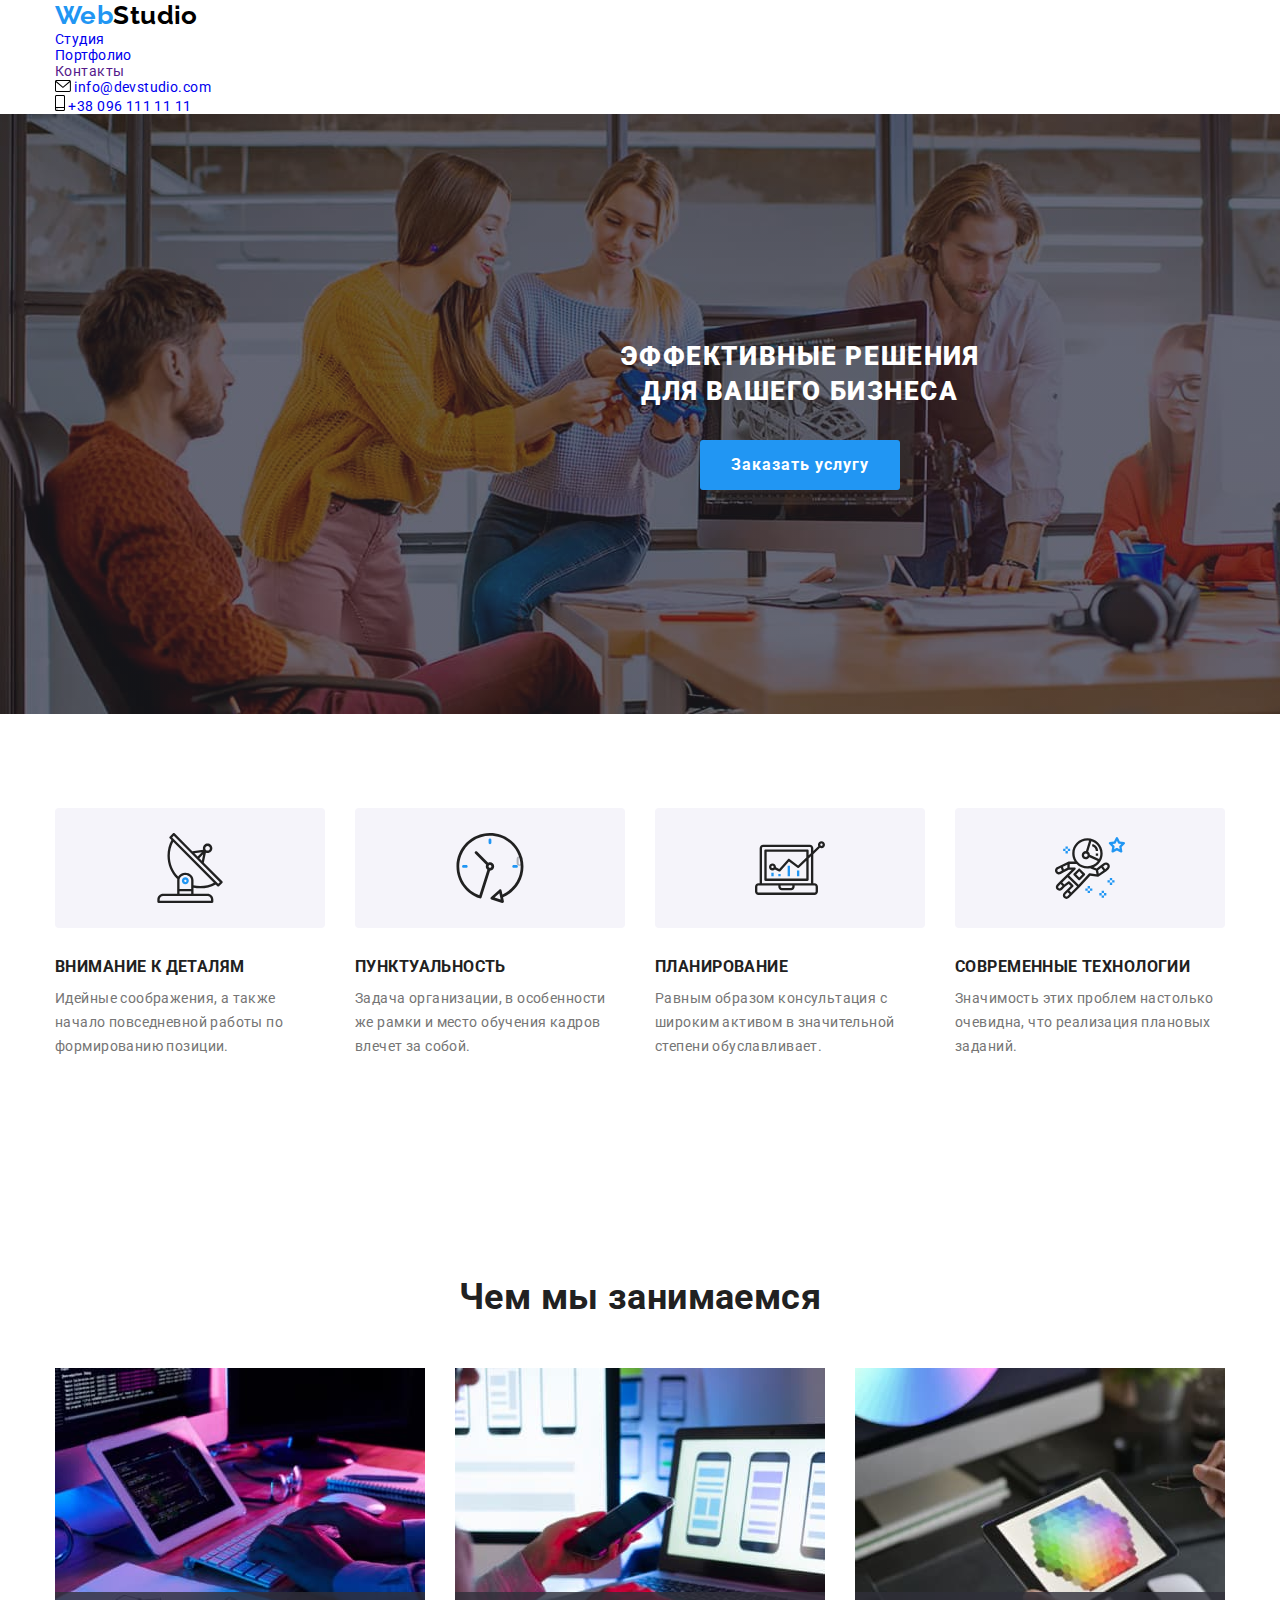
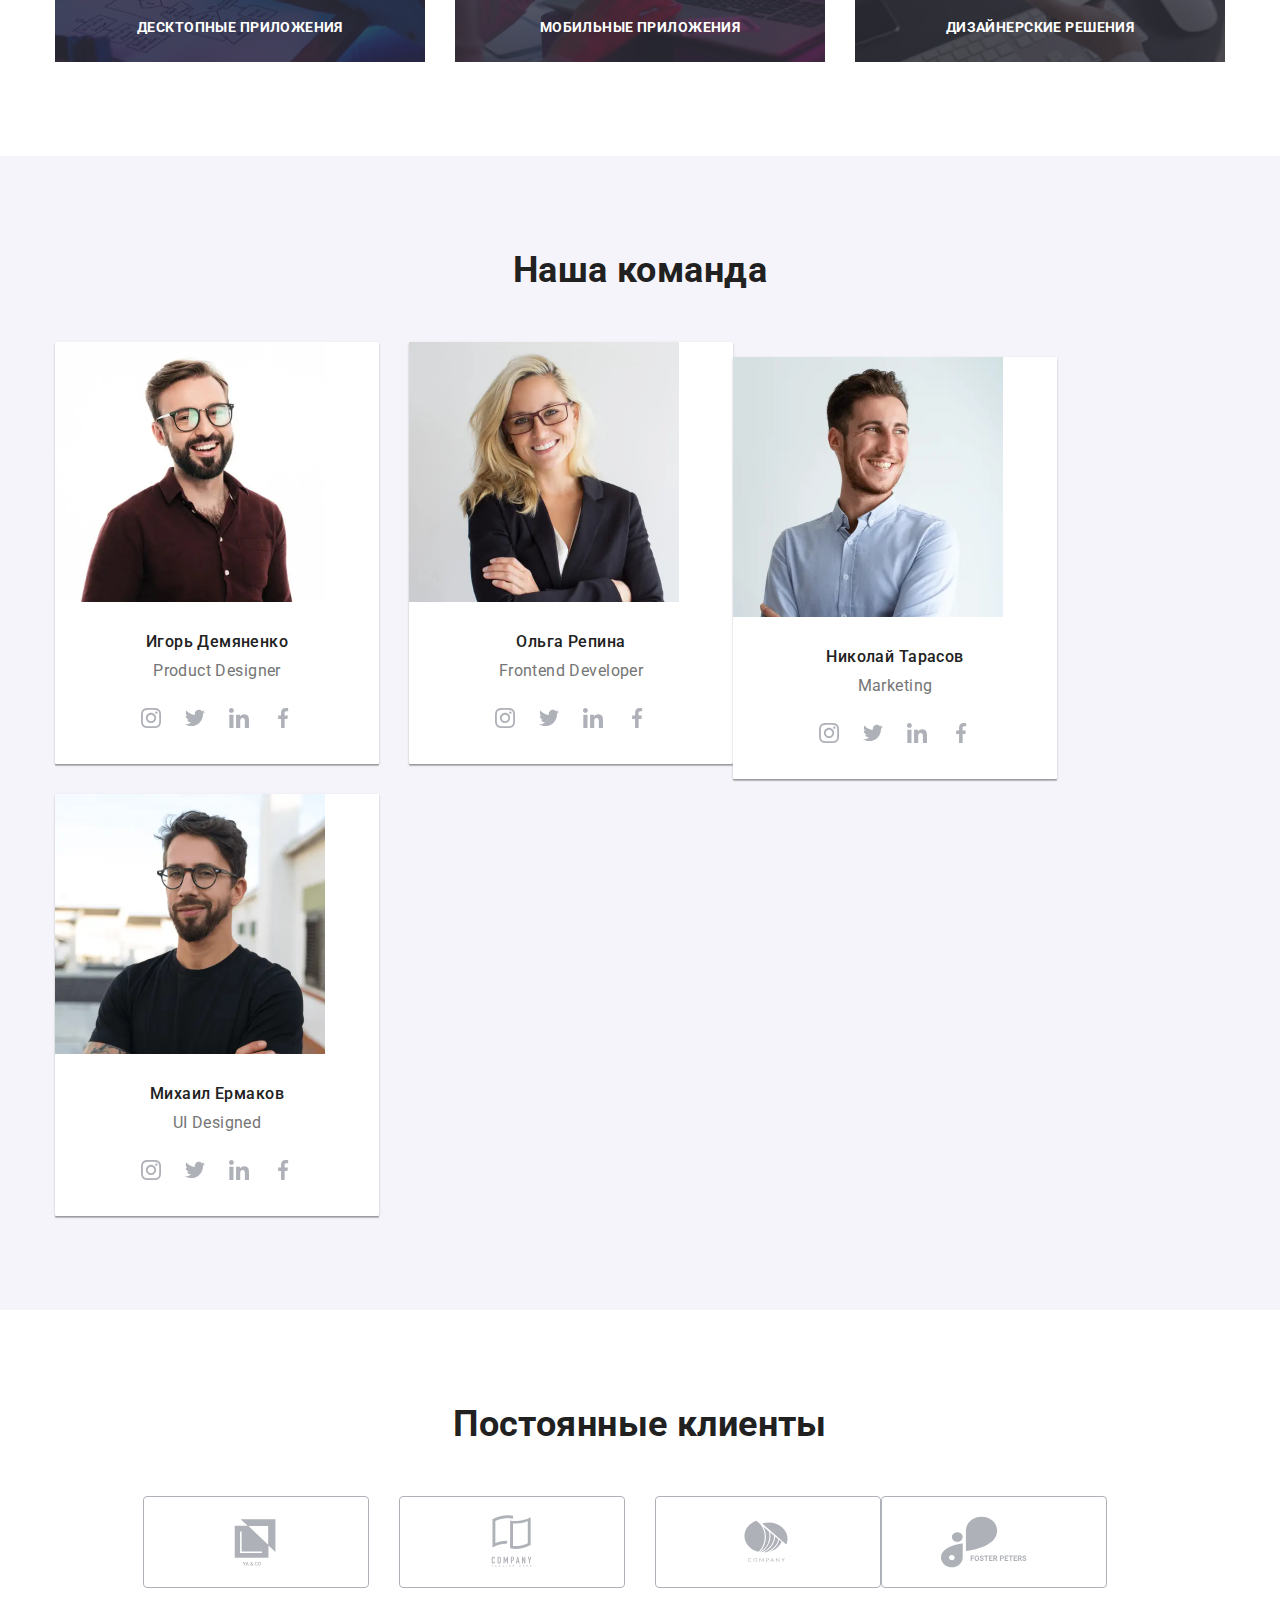
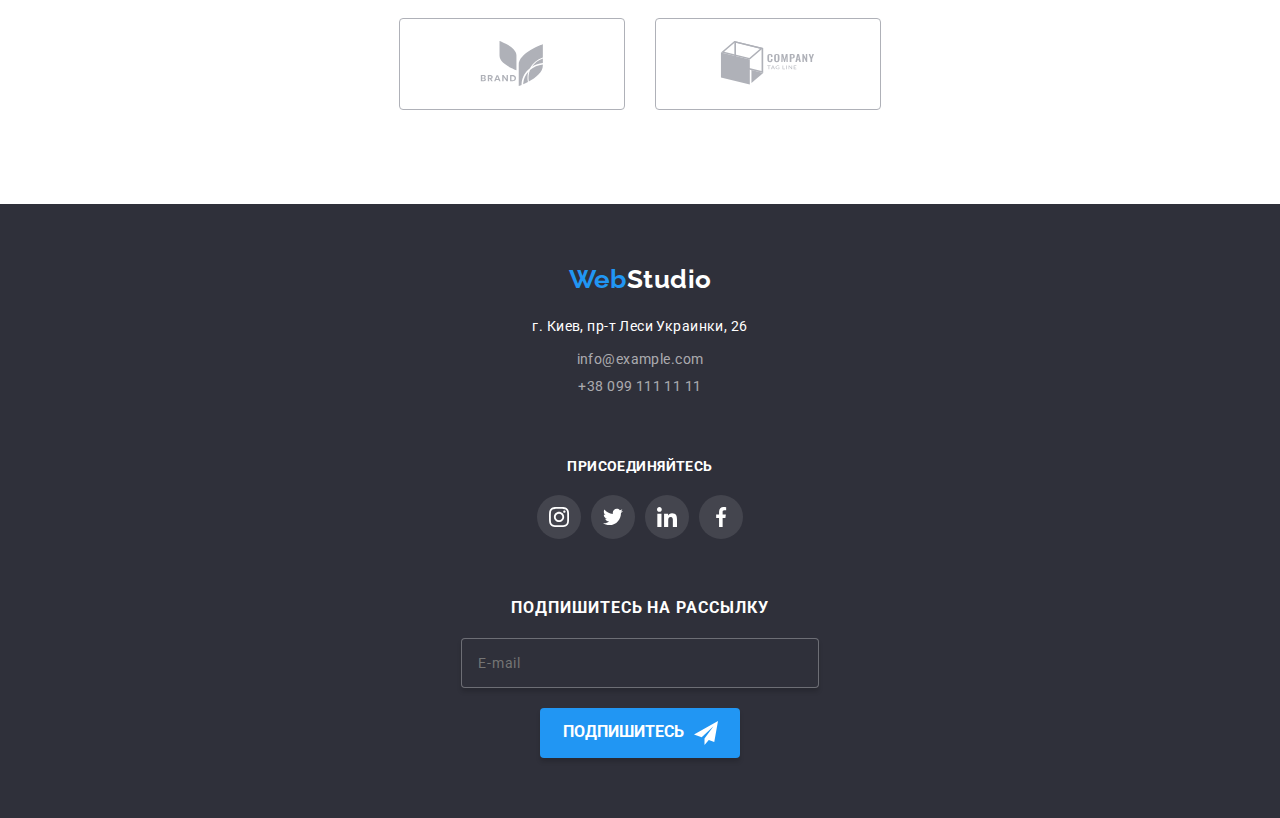
==== commit 5723c026: "sdfghj" ====
--- a/index.html
+++ b/index.html
@@ -141,7 +141,23 @@
                 <h2 class="our-team__section-title section-title">Наша командa</h2>
                 <ul class="our-team__list list">
                     <li class="our-team__worker-box">
-                            <img src="./images/demyanenko.jpg" alt="Игорь Демяненко" width="270">
+                            <picture>
+                               <source
+                                    srcset="./images/image/team/igori/img-dasktop.webp x1, ./images/image/team/igori/img-dasktop@2x.webp 2x"
+                                    media="(min-width:1200px)" type="image/webp">
+                                <source
+                                    srcset="./images/image/team/igori/img-dasktop.jpg x1, ./images/image/team/igori/img-dasktop@2x.jpg 2x"
+                                    media="min-width:1200px">
+                                    <source srcset="./images/image/team/igori/img-tablet.webp x1, ./images/image/team/igori/img-tablet@2x.webp 2x"
+                                        media="(min-width:768px)" type="image/webp">
+                                    <source srcset="./images/image/team/igori/img-tablet.jpg x1, ./images/image/team/igori/img-tablet@2x.jpg 2x"
+                                        media="min-width:768px">
+                                        <source srcset="./images/image/team/igori/img-mobile.webp x1, ./images/image/team/igori/img-mobile@2x.webp 2x"
+                                            media="(max-width:767px)" type="image/webp">
+                                        <source srcset="./images/image/team/igori/img-mobile.jpg x1, ./images/image/team/igori/img-mobile@2x.jpg 2x"
+                                            media="max-width:767px">
+                                <img src="#" alt="Игорь Демяненко">
+                            </picture>
                             <div class="our-team__worker-description">
                                 <h3 class="our-team__team-name">Игорь Демяненко</h3>
                                 <p class="our-team__position">Product Designer</p>
@@ -179,7 +195,21 @@
                            </div>
                     </li>
                     <li class="our-team__worker-box">
-                            <img src="./images/repina.jpg" alt="Ольга Репина" width="270">
+                            <picture>
+                                <source srcset="./images/image/team/olga/img-dasktop.webp x1, ./images/image/team/olga/img-dasktop@2x.webp 2x"
+                                    media="(min-width:1200px)" type="image/webp">
+                                <source srcset="./images/image/team/olga/img-dasktop.jpg x1, ./images/image/team/olga/img-dasktop@2x.jpg 2x"
+                                    media="min-width:1200px">
+                                <source srcset="./images/image/team/olga/img-tablet.webp x1, ./images/image/team/olga/img-tablet@2x.webp 2x"
+                                    media="(min-width:768px)" type="image/webp">
+                                <source srcset="./images/image/team/olga/img-tablet.jpg x1, ./images/image/team/olga/img-tablet@2x.jpg 2x"
+                                    media="min-width:768px">
+                                <source srcset="./images/image/team/olga/img-mobile.webp x1, ./images/image/team/olga/img-mobile@2x.webp 2x"
+                                    media="(max-width:767px)" type="image/webp">
+                                <source srcset="./images/image/team/olga/img-mobile.jpg x1, ./images/image/team/olga/img-mobile@2x.jpg 2x"
+                                    media="max-width:767px">
+                                <img src="#" alt="Ольга Репина">
+                            </picture>
                             <div class="our-team__worker-description">
                                 <h3 class="our-team__team-name">Ольга Репина</h3>
                                 <p class="our-team__position">Frontend Developer</p>
@@ -217,7 +247,21 @@
                             </div>
                     </li>
                     <li class="our-team__worker-box">
-                            <img src="./images/tarasov.jpg" alt="Николай Тарасов" width="270">
+                            <picture>
+                                <source srcset="./images/image/team/nicolai/img-dasktop.webp x1, ./images/image/team/nicolai/img-dasktop@2x.webp 2x"
+                                    media="(min-width:1200px)" type="image/webp">
+                                <source srcset="./images/image/team/nicolai/img-dasktop.jpg x1, ./images/image/team/nicolai/img-dasktop@2x.jpg 2x"
+                                    media="min-width:1200px">
+                                <source srcset="./images/image/team/nicolai/img-tablet.webp x1, ./images/image/team/nicolai/img-tablet@2x.webp 2x"
+                                    media="(min-width:768px)" type="image/webp">
+                                <source srcset="./images/image/team/nicolai/img-tablet.jpg x1, ./images/image/team/nicolai/img-tablet@2x.jpg 2x"
+                                    media="min-width:768px">
+                                <source srcset="./images/image/team/nicolai/img-mobile.webp x1, ./images/image/team/nicolai/img-mobile@2x.webp 2x"
+                                    media="(max-width:767px)" type="image/webp">
+                                <source srcset="./images/image/team/nicolai/img-mobile.jpg x1, ./images/image/team/nicolais/img-mobile@2x.jpg 2x"
+                                    media="max-width:767px">
+                                <img src="#" alt="Николай Тарасов">
+                            </picture>
                             <div class="our-team__worker-description">
                                 <h3 class="our-team__team-name">Николай Тарасов</h3>
                                 <p class="our-team__position">Marketing</p>
@@ -255,7 +299,21 @@
                             </div>
                     </li>
                     <li class="our-team__worker-box">
-                        <img src="./images/ermakov.jpg" alt="Михаил Ермаков" width="270">
+                        <picture>
+                            <source srcset="./images/image/team/mihail/img-dasktop.webp x1, ./images/image/team/mihail/img-dasktop@2x.webp 2x"
+                                media="(min-width:1200px)" type="image/webp">
+                            <source srcset="./images/image/team/mihail/img-dasktop.jpg x1, ./images/image/team/mihail/img-dasktop@2x.jpg 2x"
+                                media="min-width:1200px">
+                            <source srcset="./images/image/team/mihail/img-tablet.webp x1, ./images/image/team/mihail/img-tablet@2x.webp 2x"
+                                media="(min-width:768px)" type="image/webp">
+                            <source srcset="./images/image/team/mihail/img-tablet.jpg x1, ./images/image/team/mihail/img-tablet@2x.jpg 2x"
+                                media="min-width:768px">
+                            <source srcset="./images/image/team/mihail/img-mobile.webp x1, ./images/image/team/mihail/img-mobile@2x.webp 2x"
+                                media="(max-width:767px)" type="image/webp">
+                            <source srcset="./images/image/team/mihail/img-mobile.jpg x1, ./images/image/team/mihail/img-mobile@2x.jpg 2x"
+                                media="max-width:767px">
+                            <img src="#" alt="Михаил Ермаков">
+                        </picture>
                             <div class="our-team__worker-description">
                                 <h3 class="our-team__team-name">Михаил Ермаков</h3>
                                 <p class="our-team__position">UI Designed</p>
--- a/css/main.min.css
+++ b/css/main.min.css
@@ -1,2 +1,2 @@
-:root{--primary-text-color: #757575;--title-text-color: #212121;--accent-text-color: #2196f3;--logo-web-color: #2196f3;--logo-studio-color: #000000;--white-color-text: #ffffff;--alternative-bgc: #2f303a;--secondary-bcg: #f5f4fa;--footer-contact: rgba(255, 255, 255, 0.6);--icon-color: #afb1b8;--timing-function: cubic-bezier(0.4, 0, 0.2, 1);--duration-time: 250ms}.link{text-decoration:none}body{font-family:Roboto, sans-serif;color:var(--primary-text-color);letter-spacing:0.03em;font-size:14px;padding:0}.container{margin-left:auto;margin-right:auto;width:480px}@media screen and (max-width: 767px){.container{width:480px;margin:0 auto}}@media screen and (min-width: 768px){.container{width:768px;margin:0 auto;padding-right:15px;padding-left:15px;margin-left:auto;margin-right:auto}}@media screen and (min-width: 1200px){.container{width:1200px;margin:0 auto;margin-left:auto;margin-right:auto}}h1,h2,h3,p{margin:0}.list{list-style:none;padding:0;margin:0}img{display:block}.visually-hidden{position:absolute;width:1px;height:1px;margin:-1px;border:0px;padding:0px;white-space:nowrap;clip-path:inset(100%);clip:rect(0 0 0 0);overflow:hidden}.section{padding-top:94px;padding-bottom:94px;padding-left:0px;padding-right:0px}.header__logo{display:flex;font-family:raleway, sans-serif;font-weight:700;font-size:26px;line-height:31px;text-decoration:none;align-items:center}.header__logo--web{color:var(--logo-web-color)}.header__logo--studio-dark{color:var(--logo-studio-color)}.footer__logo{display:flex;font-family:raleway, sans-serif;font-weight:700;font-size:26px;line-height:31px;text-decoration:none;align-items:center}.footer__logo--web{color:var(--logo-web-color)}.footer__logo--studio-light{color:var(--white-color-text)}.hero{background-image:linear-gradient(rgba(47,48,58,0.4), rgba(47,48,58,0.4)),url("../images/hero-bc-mobile.jpg");text-align:center;height:400px;width:480px;padding-top:118px;padding-bottom:118px;background-repeat:no-repeat;background-position:50% 50%;margin:0 auto;overflow-x:hidden}@media screen and (min-width: 768px){.hero{background-image:linear-gradient(rgba(47,48,58,0.4), rgba(47,48,58,0.4)),url("../images/hero-bc-tablet.jpg");width:768px}}@media screen and (min-width: 1200px){.hero{background-image:linear-gradient(rgba(47,48,58,0.4), rgba(47,48,58,0.4)),url("../images/hero-bc.jpg");width:1600px;height:600px}}.hero__title{color:var(--white-color-text);font-weight:900;font-size:26px;line-height:1.36;letter-spacing:0.06em;text-transform:uppercase;text-align:center;margin:0 auto;margin-bottom:30px;max-width:360px}.hero__button{background-color:var(--accent-text-color);color:var(--white-color-text);font-family:inherit;font-weight:700;letter-spacing:0.06em;font-size:16px;line-height:1.88;cursor:pointer;text-align:center;border-radius:3px;border:none;width:200px;height:50px;margin-right:auto;margin-left:auto;transition-property:background-color;transition-duration:var(--duration-time);transition-timing-function:var(--timing-function)}.hero__button:hover,.hero__button:focus{background-color:#188ce8}.section .section-title{font-weight:700;font-size:36px;line-height:1.16;color:var(--title-text-color);padding-top:0px;margin-top:0px;margin-bottom:50px}.features__title{color:var(--title-text-color);font-weight:700;line-height:1.14;margin-bottom:10px;text-transform:uppercase}.features{padding-top:94px;padding-bottom:0px}.features__list-item{width:450px;margin-right:auto;margin-left:auto}.features__list-item:not(:last-child){margin-bottom:30px}@media screen and (min-width: 768px){.features__list-item{width:354px;margin-right:30px;margin-bottom:30px}.features__list-item:nth-child(2n){margin-right:0}.features__list-item:nth-child(n+2){margin-bottom:0}}@media screen and (min-width: 1200px){.features__list-item{width:270px}.features__list-item:not(:last-child){margin-right:30px}}@media screen and (min-width: 768px){.features__list{display:flex;flex-wrap:wrap}}.features__description{font-weight:400;line-height:1.7;margin-top:0px;margin-bottom:0px}.features__icon-div{background-color:var(--secondary-bcg);border-radius:4px;margin-bottom:30px;display:flex;height:120px;justify-content:center;align-items:center}
+:root{--primary-text-color: #757575;--title-text-color: #212121;--accent-text-color: #2196f3;--logo-web-color: #2196f3;--logo-studio-color: #000000;--white-color-text: #ffffff;--alternative-bgc: #2f303a;--secondary-bcg: #f5f4fa;--footer-contact: rgba(255, 255, 255, 0.6);--icon-color: #afb1b8;--timing-function: cubic-bezier(0.4, 0, 0.2, 1);--duration-time: 250ms}.link{text-decoration:none}body{font-family:Roboto, sans-serif;color:var(--primary-text-color);letter-spacing:0.03em;font-size:14px;padding:0}h1,h2,h3,p{margin:0}.list{list-style:none;padding:0;margin:0}img{display:block}.visually-hidden{position:absolute;width:1px;height:1px;margin:-1px;border:0px;padding:0px;white-space:nowrap;clip-path:inset(100%);clip:rect(0 0 0 0);overflow:hidden}.section{padding-top:30px;padding-bottom:30px;width:100vw}@media screen and (min-width: 768px){.section{padding-top:60px;padding-bottom:60px}}@media screen and (min-width: 1200px){.section{padding-top:94px;padding-bottom:94px}}.container{margin-left:auto;margin-right:auto;width:480px}@media screen and (max-width: 767px){.container{width:480px;margin:0 auto}}@media screen and (min-width: 768px){.container{width:768px;margin:0 auto;padding-right:15px;padding-left:15px;margin-left:auto;margin-right:auto}}@media screen and (min-width: 1200px){.container{width:1200px;margin:0 auto;margin-left:auto;margin-right:auto}}.header__logo{display:flex;font-family:raleway, sans-serif;font-weight:700;font-size:26px;line-height:31px;text-decoration:none;align-items:center}.header__logo--web{color:var(--logo-web-color)}.header__logo--studio-dark{color:var(--logo-studio-color)}.footer__logo{display:flex;font-family:raleway, sans-serif;font-weight:700;font-size:26px;line-height:31px;text-decoration:none;align-items:center;justify-content:center}.footer__logo--web{color:var(--logo-web-color)}.footer__logo--studio-light{color:var(--white-color-text)}.hero{background-image:linear-gradient(rgba(47,48,58,0.4), rgba(47,48,58,0.4)),url("../images/hero-bc-mobile.jpg");text-align:center;display:flex;align-items:center;height:400px;width:480px;padding-top:118px;padding-bottom:118px;background-repeat:no-repeat;background-position:50% 50%;margin:0 auto;overflow-x:hidden}@media screen and (min-width: 768px){.hero{background-image:linear-gradient(rgba(47,48,58,0.4), rgba(47,48,58,0.4)),url("../images/hero-bc-tablet.jpg");width:768px}}@media screen and (min-width: 1200px){.hero{background-image:linear-gradient(rgba(47,48,58,0.4), rgba(47,48,58,0.4)),url("../images/hero-bc.jpg");width:1600px;height:600px}}.hero__title{color:var(--white-color-text);font-weight:900;font-size:26px;line-height:1.36;letter-spacing:0.06em;text-transform:uppercase;text-align:center;margin:0 auto;margin-bottom:30px;max-width:360px}.hero__button{background-color:var(--accent-text-color);color:var(--white-color-text);font-family:inherit;font-weight:700;letter-spacing:0.06em;font-size:16px;line-height:1.88;cursor:pointer;text-align:center;border-radius:3px;border:none;width:200px;height:50px;margin-right:auto;margin-left:auto;transition-property:background-color;transition-duration:var(--duration-time);transition-timing-function:var(--timing-function)}.hero__button:hover,.hero__button:focus{background-color:#188ce8}.section .section-title{font-weight:700;font-size:36px;line-height:1.16;color:var(--title-text-color);padding-top:0px;margin-top:0px;margin-bottom:50px}.features__title{color:var(--title-text-color);font-weight:700;line-height:1.14;margin-bottom:10px;text-transform:uppercase}.features{align-items:center}.features__list-item{width:450px;margin-left:auto;margin-right:auto}.features__list-item:not(:last-child){margin-bottom:30px}@media screen and (min-width: 768px){.features__list-item{width:354px;margin-right:30px;margin-bottom:30px}.features__list-item:nth-child(2n){margin-right:0}.features__list-item:nth-child(n+2){margin-bottom:0}}@media screen and (min-width: 1200px){.features__list-item{width:270px}.features__list-item:not(:last-child){margin-right:30px}}@media screen and (min-width: 768px){.features__list{display:flex;flex-wrap:wrap}}@media screen and (min-width: 1200px){.features__list{margin-right:auto;margin-left:auto}}.features__description{font-weight:400;line-height:1.7;margin-top:0px;margin-bottom:0px}.features__icon-div{background-color:var(--secondary-bcg);border-radius:4px;margin-bottom:30px;display:flex;height:120px;justify-content:center;align-items:center}@media screen and (max-width: 1199px){.business{display:none}}.business__description{display:flex;text-transform:uppercase;color:var(--white-color-text);background-color:rgba(47,48,58,0.8);width:100%;height:70px;position:absolute;bottom:0px;justify-content:center;align-items:center;font-weight:700}.business__list{display:flex}.business__img-cover{position:relative}.business__title{display:flex;justify-content:center}.business__item{margin-right:30px;width:370px}.business__item:nth-child(3n){margin-right:0px}.our-team{background-color:var(--secondary-bcg)}.our-team__section-title{display:flex;margin-bottom:50px;justify-content:center}.our-team__team-name{color:var(--title-text-color);font-size:16px;line-height:1.19;font-weight:500;margin-bottom:10px}.our-team__position{font-size:16px;font-weight:400;line-height:1.19;margin:0px}.our-team__worker-box{background-color:var(--white-color-text);width:450px;text-align:center;border-radius:1px;box-shadow:0px 2px 1px rgba(0,0,0,0.2),0px 1px 1px rgba(0,0,0,0.14),0px 1px 3px rgba(0,0,0,0.12)}.our-team__worker-box:not(:last-child){margin-bottom:30px}@media screen and (min-width: 768px){.our-team__worker-box{margin-bottom:30px;flex-direction:row}.our-team__worker-box:last-child{margin-bottom:0;margin-right:0}.our-team__worker-box:nth-child(3){margin-bottom:0}.our-team__worker-box:nth-child(2n){margin-right:0}}@media screen and (min-width: 1200px){.our-team__worker-box{margin-right:30px;width:min-content;margin-bottom:0}.our-team__worker-box:nth-child(4n){margin-right:0px}}.our-team__worker-description{padding:30px 122px 24px 122px;display:flex;flex-direction:column}@media screen and (min-width: 768px){.our-team__worker-description{padding:30px 74px 24px 74px}}.our-team__social-icon{fill:var(--icon-color);transition-duration:var(--duration-time);transition-timing-function:var(--timing-function)}.our-team__social-media-link:hover>.our-team__social-icon,.our-team__social-media-link:focus>.our-team__social-icon{fill:var(--white-color-text)}.our-team__social-media-list{display:flex;margin-top:16px;justify-content:space-between}.our-team__social-media-link{display:flex;width:44px;height:44px;border-radius:50%;justify-content:center;align-items:center;transition-property:background-color, color;transition-duration:var(--duration-time);transition-timing-function:var(--timing-function)}.our-team__social-media-link:hover,.our-team__social-media-link:focus{background-color:var(--accent-text-color)}.our-team__list{display:flex;flex-direction:column;flex-wrap:nowrap;align-items:center}@media screen and (min-width: 768px){.our-team__list{display:flex;flex-wrap:wrap}}@media screen and (min-width: 1200px){.our-team__list{flex-direction:row}}.clients__list{display:flex;flex-wrap:wrap;justify-content:center}.clients__section-title{display:flex;justify-content:center}@media screen and (max-width: 767px){.clients__item{margin-right:30px;margin-bottom:30px}.clients__item:last-child{margin-right:0;margin-bottom:0}.clients__item:nth-child(2n){margin-right:0}.clients__item:nth-last-child(2-n){margin-bottom:0}}@media screen and (min-width: 768px){.clients__item{margin-right:30px}.clients__item:nth-child(3n){margin-right:0}.clients__item:nth-child(2){margin-bottom:30px}}.clients__icon{fill:var(--icon-color);transition-property:fill;transition-duration:var(--duration-time);transition-timing-function:var(--timing-function)}.clients__link:hover>.clients__icon,.clients__link:focus>.clients__icon{fill:var(--accent-text-color)}.clients__link{display:flex;width:210px;height:92px;border:1px solid var(--icon-color);justify-content:center;align-items:center;border-radius:4px;transition-property:border;transition-duration:var(--duration-time);transition-timing-function:var(--timing-function)}.clients__link:hover,.clients__link:focus{border:1px solid var(--accent-text-color);border-radius:4px;box-sizing:border-box}@media screen and (min-width: 768px){.clients__link{width:226px}}.flex-footer{display:flex;flex-direction:column;align-items:center}.footer{background-color:var(--alternative-bgc);padding-top:60px;padding-bottom:60px}.footer__logo{display:flex;font-family:raleway, sans-serif;font-weight:700;font-size:26px;line-height:31px;text-decoration:none;align-items:center}.footer__logo--web{color:var(--logo-web-color)}.footer__logo--studio-light{color:var(--white-color-text)}.contact-footer{margin-top:20px;text-align:center}.contact-footer .mail,.contact-footer .tell{font-weight:400;color:var(--primary-text-color);line-height:1.7}.contact-footer .mail{color:var(--footer-contact);transition-property:color;transition-duration:var(--duration-time);transition-timing-function:var(--timing-function)}.contact-footer .mail:hover,.contact-footer .mail:focus{color:var(--accent-text-color)}.mail-list{margin-bottom:4px}.adress-list{margin-bottom:9px}.contact-footer .tell{color:var(--footer-contact);transition-property:color;transition-duration:var(--duration-time);transition-timing-function:var(--timing-function)}.contact-footer .tell:hover,.contact-footer .tell:focus{color:var(--accent-text-color)}.footer-adress{margin-bottom:9px}.adress{color:var(--white-color-text);font-style:normal;line-height:1.7;font-weight:400}.join{text-align:center;margin-top:60px}.join-list{display:flex;margin-top:20px}.join-item:not(:last-child){margin-right:10px}.join-link{display:flex;width:44px;height:44px;border-radius:50%;background-color:rgba(255,255,255,0.1);align-items:center;justify-content:center;transition-property:background-color;transition-duration:var(--duration-time);transition-timing-function:var(--timing-function)}.join-link:hover,.join-link:focus{background-color:var(--accent-text-color)}.join-title{color:var(--white-color-text);text-transform:uppercase;font-weight:700;font-size:14px;line-height:1.14;letter-spacing:0.03em}.social-icon-footer{fill:var(--white-color-text)}.button-form{background-color:var(--accent-text-color);border-radius:4px;width:200px;height:50px;border:none;text-align:center;box-shadow:0px 4px 4px 0px rgba(0,0,0,0.15);display:flex;align-items:center;justify-content:center;cursor:pointer;margin-top:20px;transition-property:background-color;transition-duration:var(--duration-time);transition-timing-function:var(--timing-function)}.button-form:focus,.button-form:hover{background-color:#188ce8}.form-subscribe{text-align:center;margin-top:60px}.form-use{display:flex;flex-direction:column;justify-content:center;align-items:center}.form-button-text{font-size:16px;font-weight:700;font-family:roboto, sans-serif;text-transform:uppercase;color:var(--white-color-text)}.footer-form-title{text-transform:uppercase;color:var(--white-color-text);font-weight:700;margin-bottom:20px;font-weight:700;font-size:16px;letter-spacing:0.06em}.footer-form{border:1px solid rgba(255,255,255,0.3);box-shadow:0px 4px 4px 0px rgba(0,0,0,0.15);border-radius:4px;height:50px;width:358px;background-color:var(--alternative-bgc);padding-left:16px;color:var(--white-color-text);letter-spacing:0.06em}.icon-subscribe{margin-left:10px}
 /*# sourceMappingURL=main.min.css.map */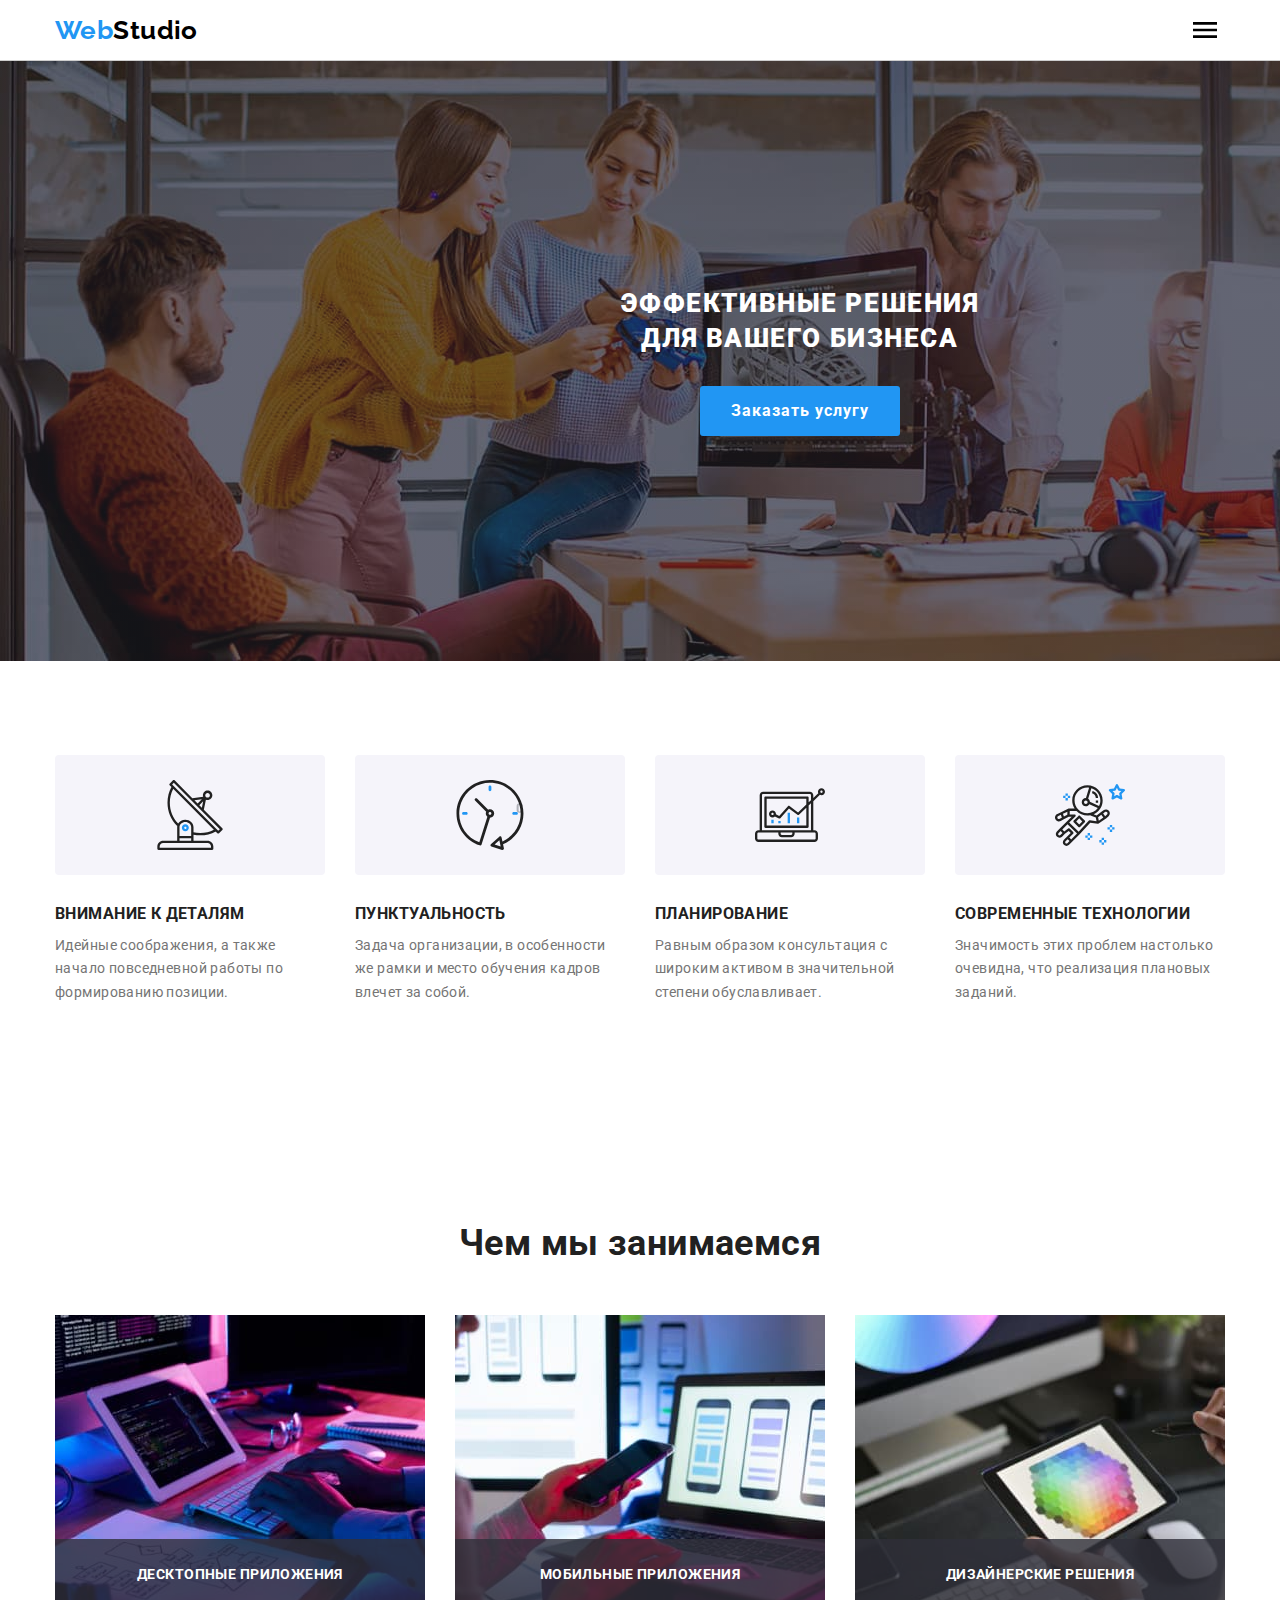
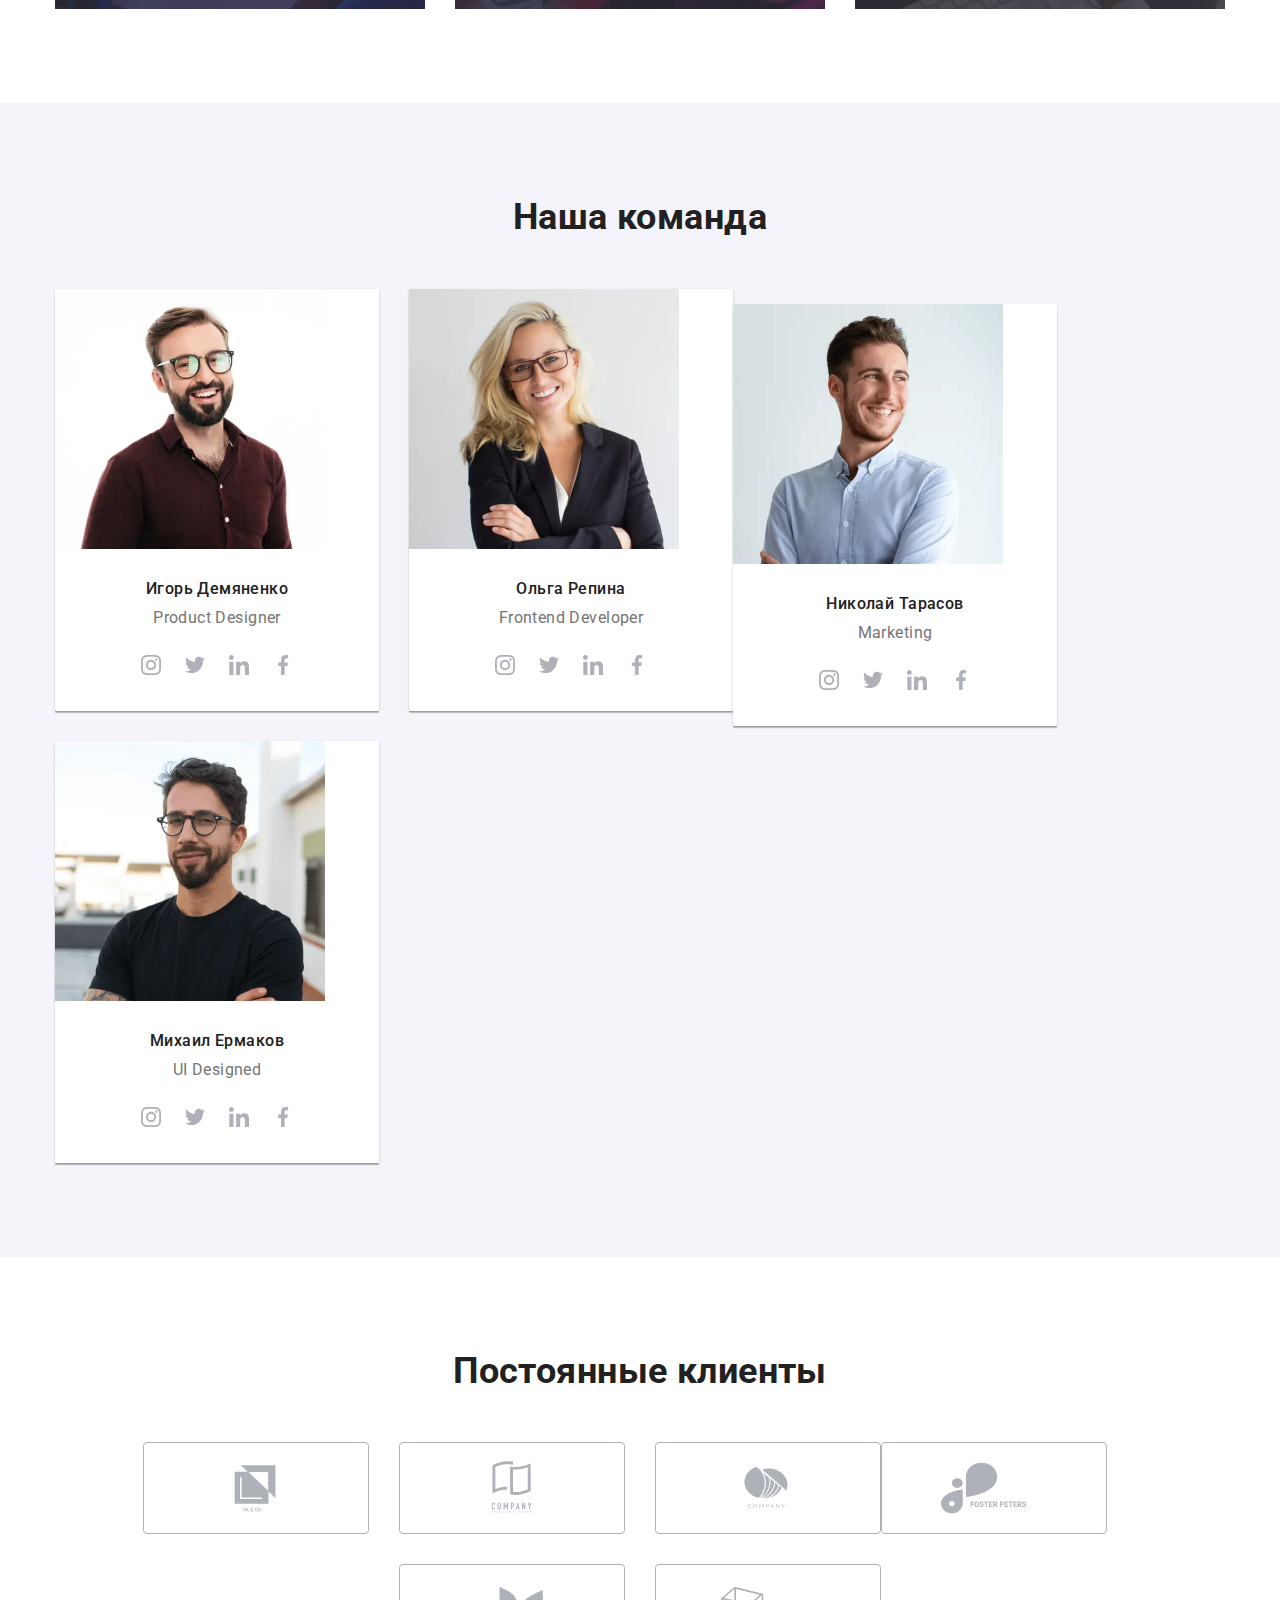
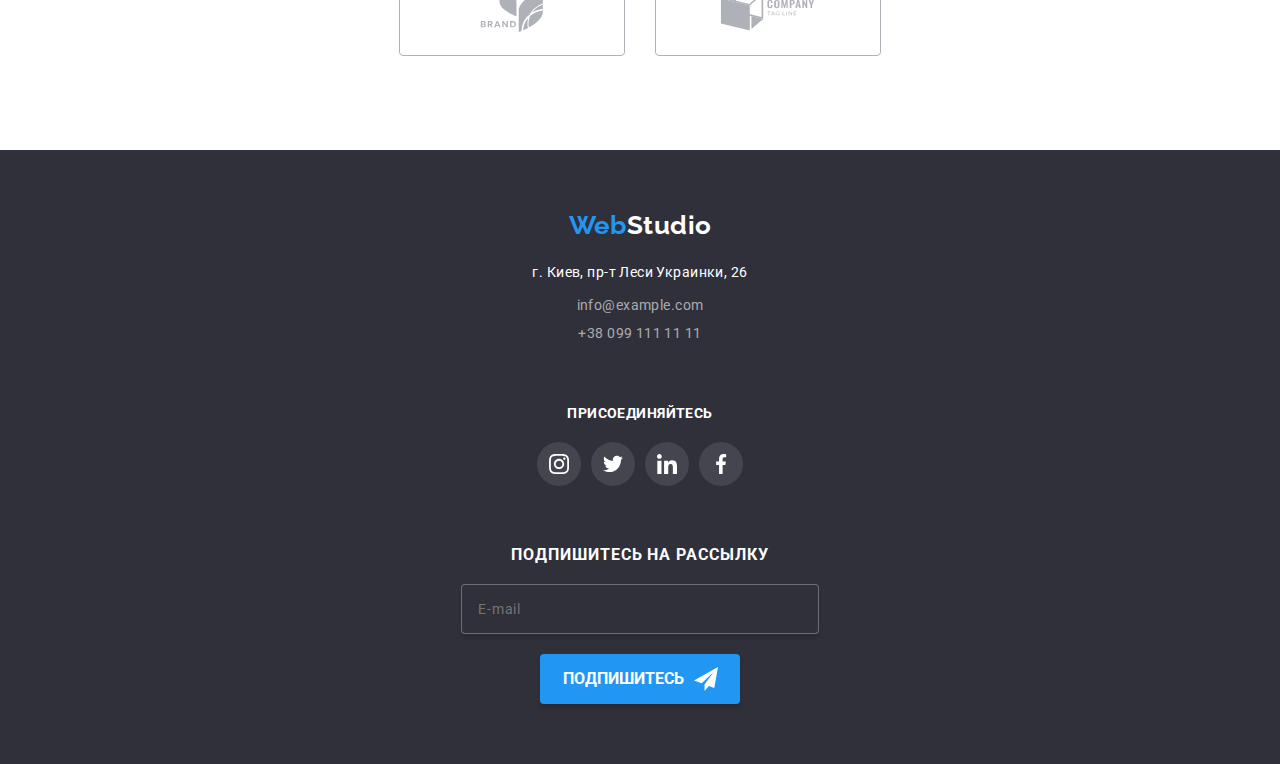
==== commit 3c7bd30c: "dwf" ====
--- a/index.html
+++ b/index.html
@@ -42,6 +42,35 @@
                     </a>
                 </li>
             </ul>
+            <button class="burger" type="button" data-menu-open>
+                <svg class="burger-button" width="40px" hight="40px">
+                    <use href="./images/icons.svg#icon-menu_40px"></use>
+                </svg>
+            </button>
+        </div>
+        <div class="mobile-menu" data-menu>
+            <div class="mobile-menu_container">
+                <button class="mobile-menu_close" type="button" data-menu-close>
+                    <svg class="mobile-menu_close-icon" width="40px" hight="40px">
+                        <use href="./images/icons.svg#icon-close_40px"></use>
+                    </svg>
+                </button>
+                <ul class="list">
+                    <li><a class="mobile-menu_nav link" href="./index.html">Студия</a></li>
+                    <li><a class="mobile-menu_nav link" href="./portfolio.html">Портфолио</a></li>
+                    <li><a class="mobile-menu_nav link" href="">Контакты</a></li>
+                </ul>
+                <ul class="list">
+                    <li><a class="mobile-menu_contact-tell link" href="tel:+380961111111">+38 096 111 11 11</a></li>
+                    <li><a class="mobile-menu_contact-mail link" href="mailto:info@devstudio.com">info@devstudio.com</a></li>
+                </ul>
+                <ul class="mobile-menu_social-list list">
+                    <li class="mobile-menu_social-media-item"><a class="mobile-menu_social-media link" href="#">Instagram</a></li>
+                    <li class="mobile-menu_social-media-item"><a class="mobile-menu_social-media link" href="#">Twitter</a></li>
+                    <li class="mobile-menu_social-media-item"><a class="mobile-menu_social-media link" href="#">Facebook</a></li>
+                    <li class="mobile-menu_social-media-item"><a class="mobile-menu_social-media link" href="#">LinkedIn</a></li>
+                </ul>
+            </div>
         </div>
     </header>
     <main>
@@ -407,7 +436,7 @@
         </section>
     </main>
     <!-- =========================MODAL======================== -->
-    <!-- <div class="backdrop is-hidden" data-modal>
+    <div class="backdrop is-hidden" data-modal>
         <div class="modal">
             <div class="modal-button">
                 <button class="button" type="button" data-modal-close>
@@ -456,7 +485,7 @@
                 </button>
             </form>
         </div>
-    </div> -->
+    </div>
     <!--======================== FOOTER ========================-->
     <footer class="footer">
         <div class="container flex-footer">
@@ -526,5 +555,6 @@
         </div>
     </footer>
     <script src="./js/modal.js"></script>
+    <script src="./js/menu.js"></script>
 </body>
 </html>--- a/css/main.min.css
+++ b/css/main.min.css
@@ -1,2 +1,2 @@
-:root{--primary-text-color: #757575;--title-text-color: #212121;--accent-text-color: #2196f3;--logo-web-color: #2196f3;--logo-studio-color: #000000;--white-color-text: #ffffff;--alternative-bgc: #2f303a;--secondary-bcg: #f5f4fa;--footer-contact: rgba(255, 255, 255, 0.6);--icon-color: #afb1b8;--timing-function: cubic-bezier(0.4, 0, 0.2, 1);--duration-time: 250ms}.link{text-decoration:none}body{font-family:Roboto, sans-serif;color:var(--primary-text-color);letter-spacing:0.03em;font-size:14px;padding:0}h1,h2,h3,p{margin:0}.list{list-style:none;padding:0;margin:0}img{display:block}.visually-hidden{position:absolute;width:1px;height:1px;margin:-1px;border:0px;padding:0px;white-space:nowrap;clip-path:inset(100%);clip:rect(0 0 0 0);overflow:hidden}.section{padding-top:30px;padding-bottom:30px;width:100vw}@media screen and (min-width: 768px){.section{padding-top:60px;padding-bottom:60px}}@media screen and (min-width: 1200px){.section{padding-top:94px;padding-bottom:94px}}.container{margin-left:auto;margin-right:auto;width:480px}@media screen and (max-width: 767px){.container{width:480px;margin:0 auto}}@media screen and (min-width: 768px){.container{width:768px;margin:0 auto;padding-right:15px;padding-left:15px;margin-left:auto;margin-right:auto}}@media screen and (min-width: 1200px){.container{width:1200px;margin:0 auto;margin-left:auto;margin-right:auto}}.header__logo{display:flex;font-family:raleway, sans-serif;font-weight:700;font-size:26px;line-height:31px;text-decoration:none;align-items:center}.header__logo--web{color:var(--logo-web-color)}.header__logo--studio-dark{color:var(--logo-studio-color)}.footer__logo{display:flex;font-family:raleway, sans-serif;font-weight:700;font-size:26px;line-height:31px;text-decoration:none;align-items:center;justify-content:center}.footer__logo--web{color:var(--logo-web-color)}.footer__logo--studio-light{color:var(--white-color-text)}.hero{background-image:linear-gradient(rgba(47,48,58,0.4), rgba(47,48,58,0.4)),url("../images/hero-bc-mobile.jpg");text-align:center;display:flex;align-items:center;height:400px;width:480px;padding-top:118px;padding-bottom:118px;background-repeat:no-repeat;background-position:50% 50%;margin:0 auto;overflow-x:hidden}@media screen and (min-width: 768px){.hero{background-image:linear-gradient(rgba(47,48,58,0.4), rgba(47,48,58,0.4)),url("../images/hero-bc-tablet.jpg");width:768px}}@media screen and (min-width: 1200px){.hero{background-image:linear-gradient(rgba(47,48,58,0.4), rgba(47,48,58,0.4)),url("../images/hero-bc.jpg");width:1600px;height:600px}}.hero__title{color:var(--white-color-text);font-weight:900;font-size:26px;line-height:1.36;letter-spacing:0.06em;text-transform:uppercase;text-align:center;margin:0 auto;margin-bottom:30px;max-width:360px}.hero__button{background-color:var(--accent-text-color);color:var(--white-color-text);font-family:inherit;font-weight:700;letter-spacing:0.06em;font-size:16px;line-height:1.88;cursor:pointer;text-align:center;border-radius:3px;border:none;width:200px;height:50px;margin-right:auto;margin-left:auto;transition-property:background-color;transition-duration:var(--duration-time);transition-timing-function:var(--timing-function)}.hero__button:hover,.hero__button:focus{background-color:#188ce8}.section .section-title{font-weight:700;font-size:36px;line-height:1.16;color:var(--title-text-color);padding-top:0px;margin-top:0px;margin-bottom:50px}.features__title{color:var(--title-text-color);font-weight:700;line-height:1.14;margin-bottom:10px;text-transform:uppercase}.features{align-items:center}.features__list-item{width:450px;margin-left:auto;margin-right:auto}.features__list-item:not(:last-child){margin-bottom:30px}@media screen and (min-width: 768px){.features__list-item{width:354px;margin-right:30px;margin-bottom:30px}.features__list-item:nth-child(2n){margin-right:0}.features__list-item:nth-child(n+2){margin-bottom:0}}@media screen and (min-width: 1200px){.features__list-item{width:270px}.features__list-item:not(:last-child){margin-right:30px}}@media screen and (min-width: 768px){.features__list{display:flex;flex-wrap:wrap}}@media screen and (min-width: 1200px){.features__list{margin-right:auto;margin-left:auto}}.features__description{font-weight:400;line-height:1.7;margin-top:0px;margin-bottom:0px}.features__icon-div{background-color:var(--secondary-bcg);border-radius:4px;margin-bottom:30px;display:flex;height:120px;justify-content:center;align-items:center}@media screen and (max-width: 1199px){.business{display:none}}.business__description{display:flex;text-transform:uppercase;color:var(--white-color-text);background-color:rgba(47,48,58,0.8);width:100%;height:70px;position:absolute;bottom:0px;justify-content:center;align-items:center;font-weight:700}.business__list{display:flex}.business__img-cover{position:relative}.business__title{display:flex;justify-content:center}.business__item{margin-right:30px;width:370px}.business__item:nth-child(3n){margin-right:0px}.our-team{background-color:var(--secondary-bcg)}.our-team__section-title{display:flex;margin-bottom:50px;justify-content:center}.our-team__team-name{color:var(--title-text-color);font-size:16px;line-height:1.19;font-weight:500;margin-bottom:10px}.our-team__position{font-size:16px;font-weight:400;line-height:1.19;margin:0px}.our-team__worker-box{background-color:var(--white-color-text);width:450px;text-align:center;border-radius:1px;box-shadow:0px 2px 1px rgba(0,0,0,0.2),0px 1px 1px rgba(0,0,0,0.14),0px 1px 3px rgba(0,0,0,0.12)}.our-team__worker-box:not(:last-child){margin-bottom:30px}@media screen and (min-width: 768px){.our-team__worker-box{margin-bottom:30px;flex-direction:row}.our-team__worker-box:last-child{margin-bottom:0;margin-right:0}.our-team__worker-box:nth-child(3){margin-bottom:0}.our-team__worker-box:nth-child(2n){margin-right:0}}@media screen and (min-width: 1200px){.our-team__worker-box{margin-right:30px;width:min-content;margin-bottom:0}.our-team__worker-box:nth-child(4n){margin-right:0px}}.our-team__worker-description{padding:30px 122px 24px 122px;display:flex;flex-direction:column}@media screen and (min-width: 768px){.our-team__worker-description{padding:30px 74px 24px 74px}}.our-team__social-icon{fill:var(--icon-color);transition-duration:var(--duration-time);transition-timing-function:var(--timing-function)}.our-team__social-media-link:hover>.our-team__social-icon,.our-team__social-media-link:focus>.our-team__social-icon{fill:var(--white-color-text)}.our-team__social-media-list{display:flex;margin-top:16px;justify-content:space-between}.our-team__social-media-link{display:flex;width:44px;height:44px;border-radius:50%;justify-content:center;align-items:center;transition-property:background-color, color;transition-duration:var(--duration-time);transition-timing-function:var(--timing-function)}.our-team__social-media-link:hover,.our-team__social-media-link:focus{background-color:var(--accent-text-color)}.our-team__list{display:flex;flex-direction:column;flex-wrap:nowrap;align-items:center}@media screen and (min-width: 768px){.our-team__list{display:flex;flex-wrap:wrap}}@media screen and (min-width: 1200px){.our-team__list{flex-direction:row}}.clients__list{display:flex;flex-wrap:wrap;justify-content:center}.clients__section-title{display:flex;justify-content:center}@media screen and (max-width: 767px){.clients__item{margin-right:30px;margin-bottom:30px}.clients__item:last-child{margin-right:0;margin-bottom:0}.clients__item:nth-child(2n){margin-right:0}.clients__item:nth-last-child(2-n){margin-bottom:0}}@media screen and (min-width: 768px){.clients__item{margin-right:30px}.clients__item:nth-child(3n){margin-right:0}.clients__item:nth-child(2){margin-bottom:30px}}.clients__icon{fill:var(--icon-color);transition-property:fill;transition-duration:var(--duration-time);transition-timing-function:var(--timing-function)}.clients__link:hover>.clients__icon,.clients__link:focus>.clients__icon{fill:var(--accent-text-color)}.clients__link{display:flex;width:210px;height:92px;border:1px solid var(--icon-color);justify-content:center;align-items:center;border-radius:4px;transition-property:border;transition-duration:var(--duration-time);transition-timing-function:var(--timing-function)}.clients__link:hover,.clients__link:focus{border:1px solid var(--accent-text-color);border-radius:4px;box-sizing:border-box}@media screen and (min-width: 768px){.clients__link{width:226px}}.flex-footer{display:flex;flex-direction:column;align-items:center}.footer{background-color:var(--alternative-bgc);padding-top:60px;padding-bottom:60px}.footer__logo{display:flex;font-family:raleway, sans-serif;font-weight:700;font-size:26px;line-height:31px;text-decoration:none;align-items:center}.footer__logo--web{color:var(--logo-web-color)}.footer__logo--studio-light{color:var(--white-color-text)}.contact-footer{margin-top:20px;text-align:center}.contact-footer .mail,.contact-footer .tell{font-weight:400;color:var(--primary-text-color);line-height:1.7}.contact-footer .mail{color:var(--footer-contact);transition-property:color;transition-duration:var(--duration-time);transition-timing-function:var(--timing-function)}.contact-footer .mail:hover,.contact-footer .mail:focus{color:var(--accent-text-color)}.mail-list{margin-bottom:4px}.adress-list{margin-bottom:9px}.contact-footer .tell{color:var(--footer-contact);transition-property:color;transition-duration:var(--duration-time);transition-timing-function:var(--timing-function)}.contact-footer .tell:hover,.contact-footer .tell:focus{color:var(--accent-text-color)}.footer-adress{margin-bottom:9px}.adress{color:var(--white-color-text);font-style:normal;line-height:1.7;font-weight:400}.join{text-align:center;margin-top:60px}.join-list{display:flex;margin-top:20px}.join-item:not(:last-child){margin-right:10px}.join-link{display:flex;width:44px;height:44px;border-radius:50%;background-color:rgba(255,255,255,0.1);align-items:center;justify-content:center;transition-property:background-color;transition-duration:var(--duration-time);transition-timing-function:var(--timing-function)}.join-link:hover,.join-link:focus{background-color:var(--accent-text-color)}.join-title{color:var(--white-color-text);text-transform:uppercase;font-weight:700;font-size:14px;line-height:1.14;letter-spacing:0.03em}.social-icon-footer{fill:var(--white-color-text)}.button-form{background-color:var(--accent-text-color);border-radius:4px;width:200px;height:50px;border:none;text-align:center;box-shadow:0px 4px 4px 0px rgba(0,0,0,0.15);display:flex;align-items:center;justify-content:center;cursor:pointer;margin-top:20px;transition-property:background-color;transition-duration:var(--duration-time);transition-timing-function:var(--timing-function)}.button-form:focus,.button-form:hover{background-color:#188ce8}.form-subscribe{text-align:center;margin-top:60px}.form-use{display:flex;flex-direction:column;justify-content:center;align-items:center}.form-button-text{font-size:16px;font-weight:700;font-family:roboto, sans-serif;text-transform:uppercase;color:var(--white-color-text)}.footer-form-title{text-transform:uppercase;color:var(--white-color-text);font-weight:700;margin-bottom:20px;font-weight:700;font-size:16px;letter-spacing:0.06em}.footer-form{border:1px solid rgba(255,255,255,0.3);box-shadow:0px 4px 4px 0px rgba(0,0,0,0.15);border-radius:4px;height:50px;width:358px;background-color:var(--alternative-bgc);padding-left:16px;color:var(--white-color-text);letter-spacing:0.06em}.icon-subscribe{margin-left:10px}
+:root{--primary-text-color: #757575;--title-text-color: #212121;--accent-text-color: #2196f3;--logo-web-color: #2196f3;--logo-studio-color: #000000;--white-color-text: #ffffff;--alternative-bgc: #2f303a;--secondary-bcg: #f5f4fa;--footer-contact: rgba(255, 255, 255, 0.6);--icon-color: #afb1b8;--timing-function: cubic-bezier(0.4, 0, 0.2, 1);--duration-time: 250ms}.link{text-decoration:none}body{font-family:Roboto, sans-serif;color:var(--primary-text-color);letter-spacing:0.03em;font-size:14px;padding:0}h1,h2,h3,p{margin:0}.list{list-style:none;padding:0;margin:0}img{display:block}.visually-hidden{position:absolute;width:1px;height:1px;margin:-1px;border:0px;padding:0px;white-space:nowrap;clip-path:inset(100%);clip:rect(0 0 0 0);overflow:hidden}.section{padding-top:30px;padding-bottom:30px;width:100vw}@media screen and (min-width: 768px){.section{padding-top:60px;padding-bottom:60px}}@media screen and (min-width: 1200px){.section{padding-top:94px;padding-bottom:94px}}.container{margin-left:auto;margin-right:auto;width:480px}@media screen and (max-width: 767px){.container{width:480px;margin:0 auto}}@media screen and (min-width: 768px){.container{width:768px;margin:0 auto;padding-right:15px;padding-left:15px;margin-left:auto;margin-right:auto}}@media screen and (min-width: 1200px){.container{width:1200px;margin:0 auto;margin-left:auto;margin-right:auto}}.header__logo{display:flex;font-family:raleway, sans-serif;font-weight:700;font-size:26px;line-height:31px;text-decoration:none;align-items:center}.header__logo--web{color:var(--logo-web-color)}.header__logo--studio-dark{color:var(--logo-studio-color)}.footer__logo{display:flex;font-family:raleway, sans-serif;font-weight:700;font-size:26px;line-height:31px;text-decoration:none;align-items:center;justify-content:center}.footer__logo--web{color:var(--logo-web-color)}.footer__logo--studio-light{color:var(--white-color-text)}.header__site-nav{display:flex;margin-left:93px;display:none}.header__nav{display:flex;align-items:center}.header__link{color:var(--title-text-color);font-weight:500;line-height:16px;letter-spacing:0.02em;line-height:1.14;padding-bottom:32px;padding-top:32px;display:block;transition-property:color;transition-duration:var(--duration-time);transition-timing-function:var(--timing-function)}.header__nav--item:not(:last-child){margin-right:50px}.header .container{display:flex;align-items:center;flex-direction:row}.header{border-bottom:1px solid #cecece}.header__contact{display:flex;text-align:center;margin-left:auto;display:none}.header__link:hover,.header__link:focus{color:var(--accent-text-color)}.header__link--current{color:var(--accent-text-color);position:relative}.header__link--current::after{display:inline-block;position:absolute;content:'';background-color:var(--accent-text-color);width:100%;height:4px;bottom:-1px;left:0px;border-radius:2px}.header__tell{margin-left:50px;padding-bottom:32px;padding-top:32px}.header__mail{padding-bottom:32px;padding-top:32px}.header__contact-icon-mail{margin-right:10px;fill:var(--primary-text-color);transition-property:fill;transition-duration:var(--duration-time);transition-timing-function:var(--timing-function)}.header__mail--link:hover>.header__contact-icon-mail,.header__mail--link:focus>.header__contact-icon-mail{fill:var(--accent-text-color)}.header__contact-icon-tell{margin-right:10px;fill:var(--primary-text-color);transition-property:fill;transition-duration:var(--duration-time);transition-timing-function:var(--timing-function)}.header__tell--link:hover>.header__contact-icon-tell,.header__tell--link:focus>.header__contact-icon-tell{fill:var(--accent-text-color)}.header__mail--link{display:flex;align-items:center;justify-content:center;font-weight:500;color:var(--primary-text-color);transition-property:color;transition-duration:var(--duration-time);transition-timing-function:var(--timing-function)}.header__mail--link:focus,.header__mail--link:hover{color:var(--accent-text-color)}.header__tell--link{display:flex;align-items:center;justify-content:center;font-weight:500;color:var(--primary-text-color);transition-property:color;transition-duration:var(--duration-time);transition-timing-function:var(--timing-function)}.header__tell--link:focus,.header__tell--link:hover{color:var(--accent-text-color)}.burger{background-color:transparent;border:none;padding:0;line-height:0;margin-left:auto;margin-top:10px;margin-bottom:10px}.burger-button{line-height:0;padding:0;margin:0;height:40px}.mobile-menu_close{background-color:transparent;border:none;height:40px;width:40px}.mobile-menu_nav{color:var(--title-text-color);font-weight:500;font-size:40px;line-height:1.18;transform:color;transition-duration:var(--duration-time);transition-timing-function:var(--timing-function)}.mobile-menu_nav:hover,.mobile-menu_nav:focus{color:var(--accent-text-color)}.mobile-menu_contact-tell{font-size:34px;font-weight:500;line-height:1.18;color:var(--accent-text-color)}.mobile-menu_contact-mail{font-size:24px;font-weight:500;line-height:1.18;color:var(--primary-text-color)}.mobile-menu_social-media{font-size:18px;font-weight:500;line-height:1.22;color:var(--accent-text-color);padding:10px 20px}.mobile-menu_social-list{display:flex}.mobile-menu_social-media-item:not(:last-child){border-right:1px solid rgba(33,33,33,0.2)}.mobile-menu_close-icon{height:40px}.mobile-menu.is-open{transform:translateY(0%)}.mobile-menu{position:fixed;top:0;left:0;width:480%;height:100vh;background-color:var(--white-color-text);transform:translateY(-100%);transition:transform 500ms linear}.mobile-menu__container{position:relative;padding-top:48px;padding-bottom:48px;padding-left:40px;height:480px}.hero{background-image:linear-gradient(rgba(47,48,58,0.4), rgba(47,48,58,0.4)),url("../images/hero-bc-mobile.jpg");text-align:center;display:flex;align-items:center;height:400px;width:480px;padding-top:118px;padding-bottom:118px;background-repeat:no-repeat;background-position:50% 50%;margin:0 auto;overflow-x:hidden}@media screen and (min-width: 768px){.hero{background-image:linear-gradient(rgba(47,48,58,0.4), rgba(47,48,58,0.4)),url("../images/hero-bc-tablet.jpg");width:768px}}@media screen and (min-width: 1200px){.hero{background-image:linear-gradient(rgba(47,48,58,0.4), rgba(47,48,58,0.4)),url("../images/hero-bc.jpg");width:1600px;height:600px}}.hero__title{color:var(--white-color-text);font-weight:900;font-size:26px;line-height:1.36;letter-spacing:0.06em;text-transform:uppercase;text-align:center;margin:0 auto;margin-bottom:30px;max-width:360px}.hero__button{background-color:var(--accent-text-color);color:var(--white-color-text);font-family:inherit;font-weight:700;letter-spacing:0.06em;font-size:16px;line-height:1.88;cursor:pointer;text-align:center;border-radius:3px;border:none;width:200px;height:50px;margin-right:auto;margin-left:auto;transition-property:background-color;transition-duration:var(--duration-time);transition-timing-function:var(--timing-function)}.hero__button:hover,.hero__button:focus{background-color:#188ce8}.section .section-title{font-weight:700;font-size:36px;line-height:1.16;color:var(--title-text-color);padding-top:0px;margin-top:0px;margin-bottom:50px}.features__title{color:var(--title-text-color);font-weight:700;line-height:1.14;margin-bottom:10px;text-transform:uppercase}.features{align-items:center}.features__list-item{width:450px;margin-left:auto;margin-right:auto}.features__list-item:not(:last-child){margin-bottom:30px}@media screen and (min-width: 768px){.features__list-item{width:354px;margin-right:30px;margin-bottom:30px}.features__list-item:nth-child(2n){margin-right:0}.features__list-item:nth-child(n+2){margin-bottom:0}}@media screen and (min-width: 1200px){.features__list-item{width:270px}.features__list-item:not(:last-child){margin-right:30px}}@media screen and (min-width: 768px){.features__list{display:flex;flex-wrap:wrap}}@media screen and (min-width: 1200px){.features__list{margin-right:auto;margin-left:auto}}.features__description{font-weight:400;line-height:1.7;margin-top:0px;margin-bottom:0px}.features__icon-div{background-color:var(--secondary-bcg);border-radius:4px;margin-bottom:30px;display:flex;height:120px;justify-content:center;align-items:center}@media screen and (max-width: 1199px){.business{display:none}}.business__description{display:flex;text-transform:uppercase;color:var(--white-color-text);background-color:rgba(47,48,58,0.8);width:100%;height:70px;position:absolute;bottom:0px;justify-content:center;align-items:center;font-weight:700}.business__list{display:flex}.business__img-cover{position:relative}.business__title{display:flex;justify-content:center}.business__item{margin-right:30px;width:370px}.business__item:nth-child(3n){margin-right:0px}.our-team{background-color:var(--secondary-bcg)}.our-team__section-title{display:flex;margin-bottom:50px;justify-content:center}.our-team__team-name{color:var(--title-text-color);font-size:16px;line-height:1.19;font-weight:500;margin-bottom:10px}.our-team__position{font-size:16px;font-weight:400;line-height:1.19;margin:0px}.our-team__worker-box{background-color:var(--white-color-text);width:450px;text-align:center;border-radius:1px;box-shadow:0px 2px 1px rgba(0,0,0,0.2),0px 1px 1px rgba(0,0,0,0.14),0px 1px 3px rgba(0,0,0,0.12)}.our-team__worker-box:not(:last-child){margin-bottom:30px}@media screen and (min-width: 768px){.our-team__worker-box{margin-bottom:30px;flex-direction:row}.our-team__worker-box:last-child{margin-bottom:0;margin-right:0}.our-team__worker-box:nth-child(3){margin-bottom:0}.our-team__worker-box:nth-child(2n){margin-right:0}}@media screen and (min-width: 1200px){.our-team__worker-box{margin-right:30px;width:min-content;margin-bottom:0}.our-team__worker-box:nth-child(4n){margin-right:0px}}.our-team__worker-description{padding:30px 122px 24px 122px;display:flex;flex-direction:column}@media screen and (min-width: 768px){.our-team__worker-description{padding:30px 74px 24px 74px}}.our-team__social-icon{fill:var(--icon-color);transition-duration:var(--duration-time);transition-timing-function:var(--timing-function)}.our-team__social-media-link:hover>.our-team__social-icon,.our-team__social-media-link:focus>.our-team__social-icon{fill:var(--white-color-text)}.our-team__social-media-list{display:flex;margin-top:16px;justify-content:space-between}.our-team__social-media-link{display:flex;width:44px;height:44px;border-radius:50%;justify-content:center;align-items:center;transition-property:background-color, color;transition-duration:var(--duration-time);transition-timing-function:var(--timing-function)}.our-team__social-media-link:hover,.our-team__social-media-link:focus{background-color:var(--accent-text-color)}.our-team__list{display:flex;flex-direction:column;flex-wrap:nowrap;align-items:center}@media screen and (min-width: 768px){.our-team__list{display:flex;flex-wrap:wrap}}@media screen and (min-width: 1200px){.our-team__list{flex-direction:row}}.clients__list{display:flex;flex-wrap:wrap;justify-content:center}.clients__section-title{display:flex;justify-content:center}@media screen and (max-width: 767px){.clients__item{margin-right:30px;margin-bottom:30px}.clients__item:last-child{margin-right:0;margin-bottom:0}.clients__item:nth-child(2n){margin-right:0}.clients__item:nth-last-child(2-n){margin-bottom:0}}@media screen and (min-width: 768px){.clients__item{margin-right:30px}.clients__item:nth-child(3n){margin-right:0}.clients__item:nth-child(2){margin-bottom:30px}}.clients__icon{fill:var(--icon-color);transition-property:fill;transition-duration:var(--duration-time);transition-timing-function:var(--timing-function)}.clients__link:hover>.clients__icon,.clients__link:focus>.clients__icon{fill:var(--accent-text-color)}.clients__link{display:flex;width:210px;height:92px;border:1px solid var(--icon-color);justify-content:center;align-items:center;border-radius:4px;transition-property:border;transition-duration:var(--duration-time);transition-timing-function:var(--timing-function)}.clients__link:hover,.clients__link:focus{border:1px solid var(--accent-text-color);border-radius:4px;box-sizing:border-box}@media screen and (min-width: 768px){.clients__link{width:226px}}.flex-footer{display:flex;flex-direction:column;align-items:center}.footer{background-color:var(--alternative-bgc);padding-top:60px;padding-bottom:60px}.footer__logo{display:flex;font-family:raleway, sans-serif;font-weight:700;font-size:26px;line-height:31px;text-decoration:none;align-items:center}.footer__logo--web{color:var(--logo-web-color)}.footer__logo--studio-light{color:var(--white-color-text)}.contact-footer{margin-top:20px;text-align:center}.contact-footer .mail,.contact-footer .tell{font-weight:400;color:var(--primary-text-color);line-height:1.7}.contact-footer .mail{color:var(--footer-contact);transition-property:color;transition-duration:var(--duration-time);transition-timing-function:var(--timing-function)}.contact-footer .mail:hover,.contact-footer .mail:focus{color:var(--accent-text-color)}.mail-list{margin-bottom:4px}.adress-list{margin-bottom:9px}.contact-footer .tell{color:var(--footer-contact);transition-property:color;transition-duration:var(--duration-time);transition-timing-function:var(--timing-function)}.contact-footer .tell:hover,.contact-footer .tell:focus{color:var(--accent-text-color)}.footer-adress{margin-bottom:9px}.adress{color:var(--white-color-text);font-style:normal;line-height:1.7;font-weight:400}.join{text-align:center;margin-top:60px}.join-list{display:flex;margin-top:20px}.join-item:not(:last-child){margin-right:10px}.join-link{display:flex;width:44px;height:44px;border-radius:50%;background-color:rgba(255,255,255,0.1);align-items:center;justify-content:center;transition-property:background-color;transition-duration:var(--duration-time);transition-timing-function:var(--timing-function)}.join-link:hover,.join-link:focus{background-color:var(--accent-text-color)}.join-title{color:var(--white-color-text);text-transform:uppercase;font-weight:700;font-size:14px;line-height:1.14;letter-spacing:0.03em}.social-icon-footer{fill:var(--white-color-text)}.button-form{background-color:var(--accent-text-color);border-radius:4px;width:200px;height:50px;border:none;text-align:center;box-shadow:0px 4px 4px 0px rgba(0,0,0,0.15);display:flex;align-items:center;justify-content:center;cursor:pointer;margin-top:20px;transition-property:background-color;transition-duration:var(--duration-time);transition-timing-function:var(--timing-function)}.button-form:focus,.button-form:hover{background-color:#188ce8}.form-subscribe{text-align:center;margin-top:60px}.form-use{display:flex;flex-direction:column;justify-content:center;align-items:center}.form-button-text{font-size:16px;font-weight:700;font-family:roboto, sans-serif;text-transform:uppercase;color:var(--white-color-text)}.footer-form-title{text-transform:uppercase;color:var(--white-color-text);font-weight:700;margin-bottom:20px;font-weight:700;font-size:16px;letter-spacing:0.06em}.footer-form{border:1px solid rgba(255,255,255,0.3);box-shadow:0px 4px 4px 0px rgba(0,0,0,0.15);border-radius:4px;height:50px;width:358px;background-color:var(--alternative-bgc);padding-left:16px;color:var(--white-color-text);letter-spacing:0.06em}.icon-subscribe{margin-left:10px}.examples-list{display:flex;flex-wrap:wrap}.filter .button{background-color:var(--secondary-bcg);color:var(--logo-studio-color);font-size:16px;font-weight:500;line-height:1.62;text-align:center;font-family:inherit;cursor:pointer;padding:6px 22px;border-radius:3px;border-style:none;transition-property:background-color, color, box-shadow;transition-duration:var(--duration-time);transition-timing-function:var(--timing-function)}.filter .button:hover,.filter .button:focus{color:var(--white-color-text);background-color:var(--accent-text-color);box-shadow:0px 2px 2px 0px rgba(0,0,0,0.12),0px 1px 2px 0px rgba(0,0,0,0.08),0px 3px 1px 0px rgba(0,0,0,0.1)}.examples .title-examples{color:#000000;font-size:18px;line-height:2;font-weight:700;margin:0px;margin-bottom:4px}.examples-item .description{font-size:16px;line-height:1.88;font-weight:400;color:var(--primary-text-color);margin-top:0px}.examples-item{width:370px;margin-right:30px}.examples-item:nth-last-child(n+4){margin-bottom:30px}.examples-item:nth-child(3n){margin-right:0px}.anim-link{width:370px}.item-description{width:322px;border-right:1px solid #eeeeee;border-left:1px solid #eeeeee;border-bottom:1px solid #eeeeee;border-top:0px;padding-top:20px;padding-bottom:20px;width:370px;padding-left:24px;padding-right:24px;overflow:hidden}.item-description .title{margin-bottom:4px;color:var(--logo-studio-color)}.anim-link{display:block;transition-property:box-shadow;transition-duration:var(--duration-time);transition-timing-function:var(--timing-function)}.anim-link:hover,.anim-link:focus{box-shadow:0px 2px 2px 0px rgba(0,0,0,0.12),0px 1px 2px 0px rgba(0,0,0,0.08),0px 3px 1px 0px rgba(0,0,0,0.1)}.filter{display:flex;justify-content:center;margin-bottom:50px}.button-list{margin-right:8px}.button-list:last-child{margin-right:0}.examples-img-cover{position:relative;overflow:hidden}.anim-description{position:absolute;height:100%;width:100%;background-color:rgba(33,150,243,0.9);overflow:hidden;top:0;left:0;transform:translateY(100%);transition:var(--duration-time) var(--timing-function)}.anim-link:hover .anim-description,.anim-link:focus .anim-description{transform:translateY(0)}.anim-description-text{position:absolute;top:50%;left:50%;transform:translate(-50%, -50%);height:168px;width:322px;color:var(--white-color-text);font-size:18px;line-height:1.55;box-shadow:none}.backdrop{position:fixed;width:100%;height:100%;top:0;left:0;background-color:rgba(0,0,0,0.1);opacity:1;transition:opacity var(--duration-time) var(--timing-function)}.backdrop.is-hidden{opacity:0;pointer-events:none;visibility:hidden;transition-duration:var(--duration-time);transition-timing-function:var(--timing-function)}.backdrop.is-hidden .modal{transform:translate(-50%, -50%) scale(0.8)}.modal{position:absolute;top:50%;left:50%;transform:translate(-50%, -50%) scale(1);transition-duration:var(--duration-time);transition-timing-function:var(--timing-function);width:528px;padding:40px;background-color:var(--white-color-text)}.modal-button{position:absolute;right:8px;top:8px}.modal-button .button{display:flex;align-items:center;justify-content:center;height:30px;width:30px;border-radius:50px;border:1px solid rgba(0,0,0,0.1);background-color:var(--white-color-text);cursor:pointer}.icon-close{fill:#000;transition-property:fill;transition-duration:var(--duration-time);transition-timing-function:var(--timing-function)}.modal-button .button:hover>.icon-close,.modal-button .button:focus>.icon-close{fill:var(--accent-text-color)}.modal-form{display:flex;flex-direction:column}.modal-form-title{color:#212121;font-size:20px;font-weight:700;letter-spacing:0.03em;text-align:center;margin-bottom:12px}.modal-form-input{width:100%;height:40px;border:1px solid rgba(33,33,33,0.2);border-radius:4px;padding-left:42px;margin-top:4px;outline:none;transition-property:border;transition-duration:var(--duration-time);transition-timing-function:var(--timing-function)}.modal-form-input:focus{border:1px solid var(--accent-text-color)}.icon-modal-form{position:absolute;bottom:9px;left:5px;transform:translateX(50%) translateY(50%);transition-property:fill;transition-duration:var(--duration-time);transition-timing-function:var(--timing-function)}.modal-form-input:focus+.icon-modal-form{fill:var(--accent-text-color)}.modal-form-label{margin-bottom:12px}.modal-input-wrapper{position:relative}.modal-input-message{width:100%;height:138px;border-radius:4px;border:1px solid rgba(33,33,33,0.2);margin-top:4px;margin-bottom:20px;padding:12px 16px;outline:none;resize:none;transition-property:border;transition-duration:var(--duration-time);transition-timing-function:var(--timing-function)}.modal-input-message:focus{border:1px solid var(--accent-text-color)}.modal-form-checkbox-label::before{display:block;content:'';width:15px;height:16px;border:2px solid var(--title-text-color);border-radius:1px;cursor:pointer;margin-right:7px}.modal-form-checkbox:checked+.modal-form-checkbox-label::before{background-image:url("../images/icon-check.svg");border:none}.modal-form-checkbox:focus+.modal-form-checkbox-label::before{outline:2px solid var(--accent-text-color)}.modal-form-checkbox-label{display:flex;justify-content:center;align-items:center}.modal-input-button{margin-top:30px;background-color:var(--accent-text-color);color:white;text-align:center;font-weight:700;font-size:16px;letter-spacing:0.06em;width:200px;height:50px;border-radius:4px;border:none;margin-right:auto;margin-left:auto;cursor:pointer;transition-property:background-color;transition-duration:var(--duration-time);transition-timing-function:var(--timing-function)}.modal-input-button:focus,.modal-input-button:hover{background-color:#188ce8}.modal-checkbox-link{color:var(--accent-text-color)}
 /*# sourceMappingURL=main.min.css.map */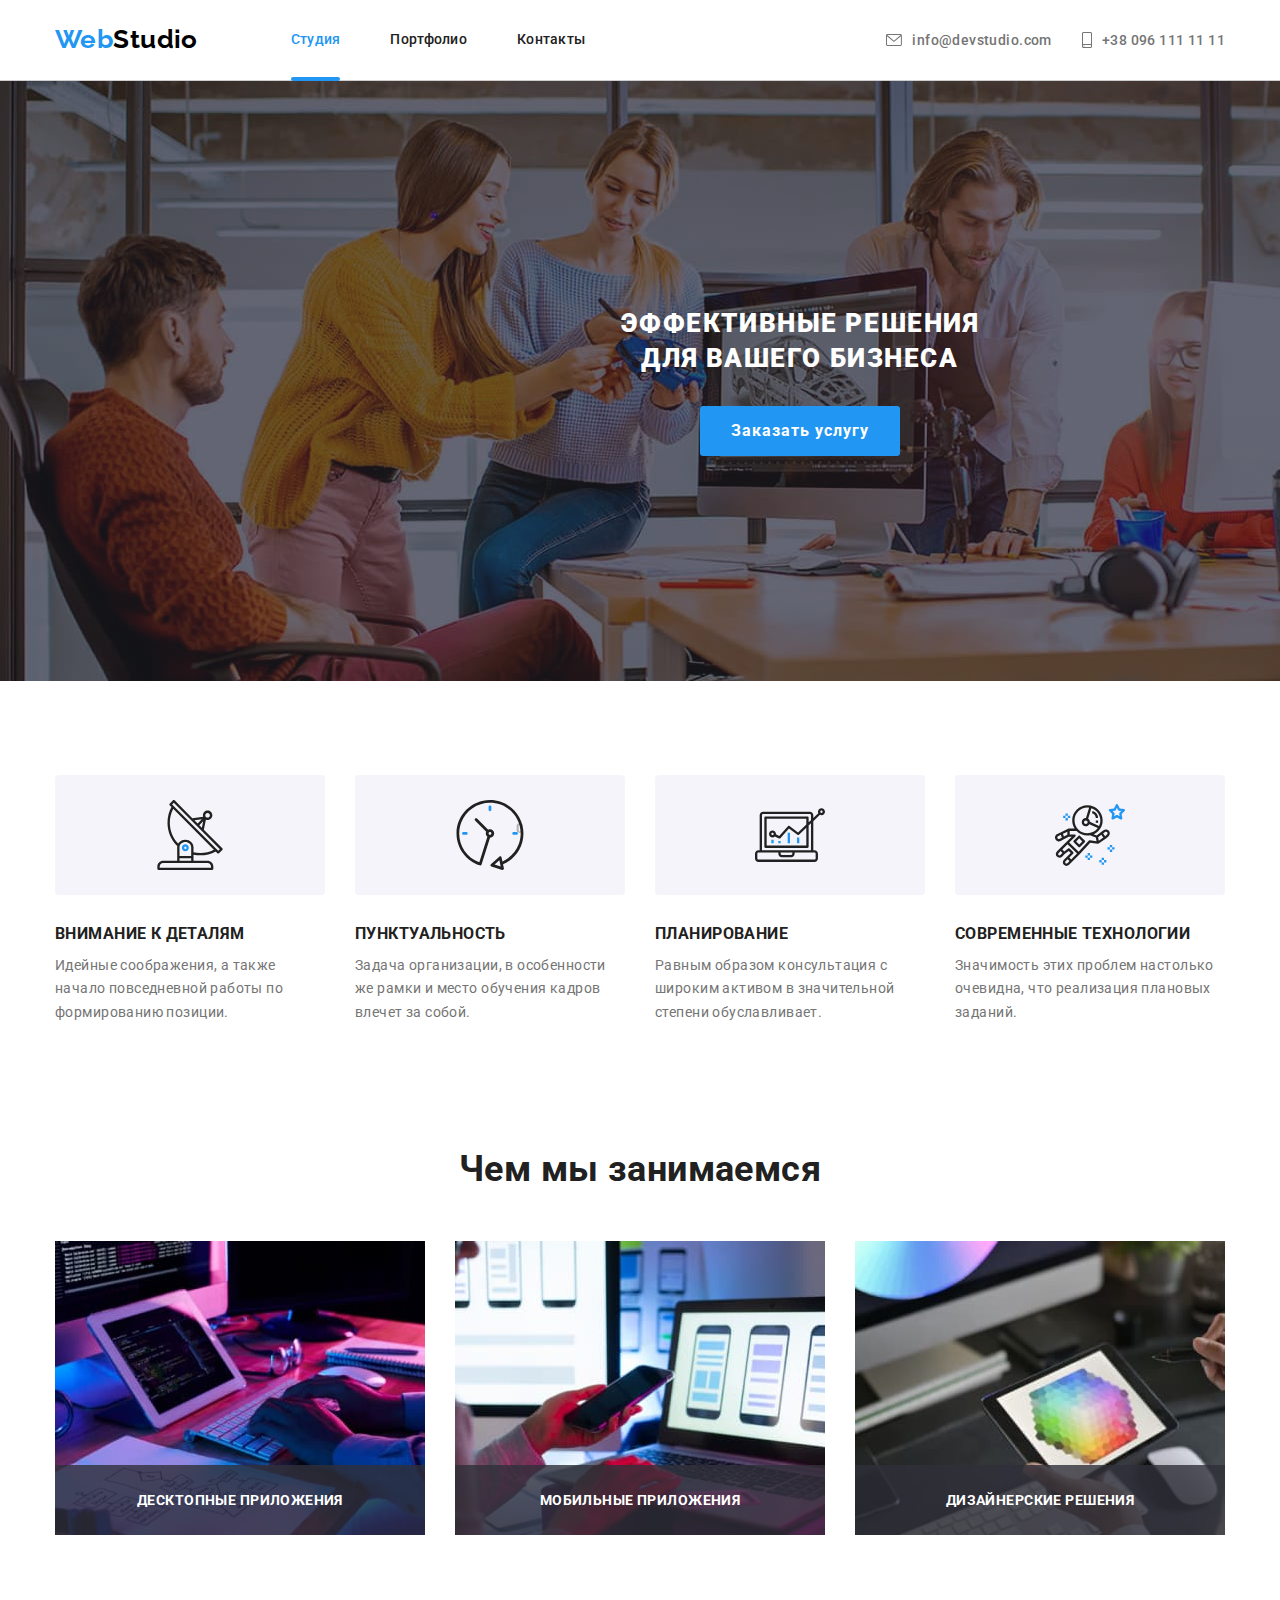
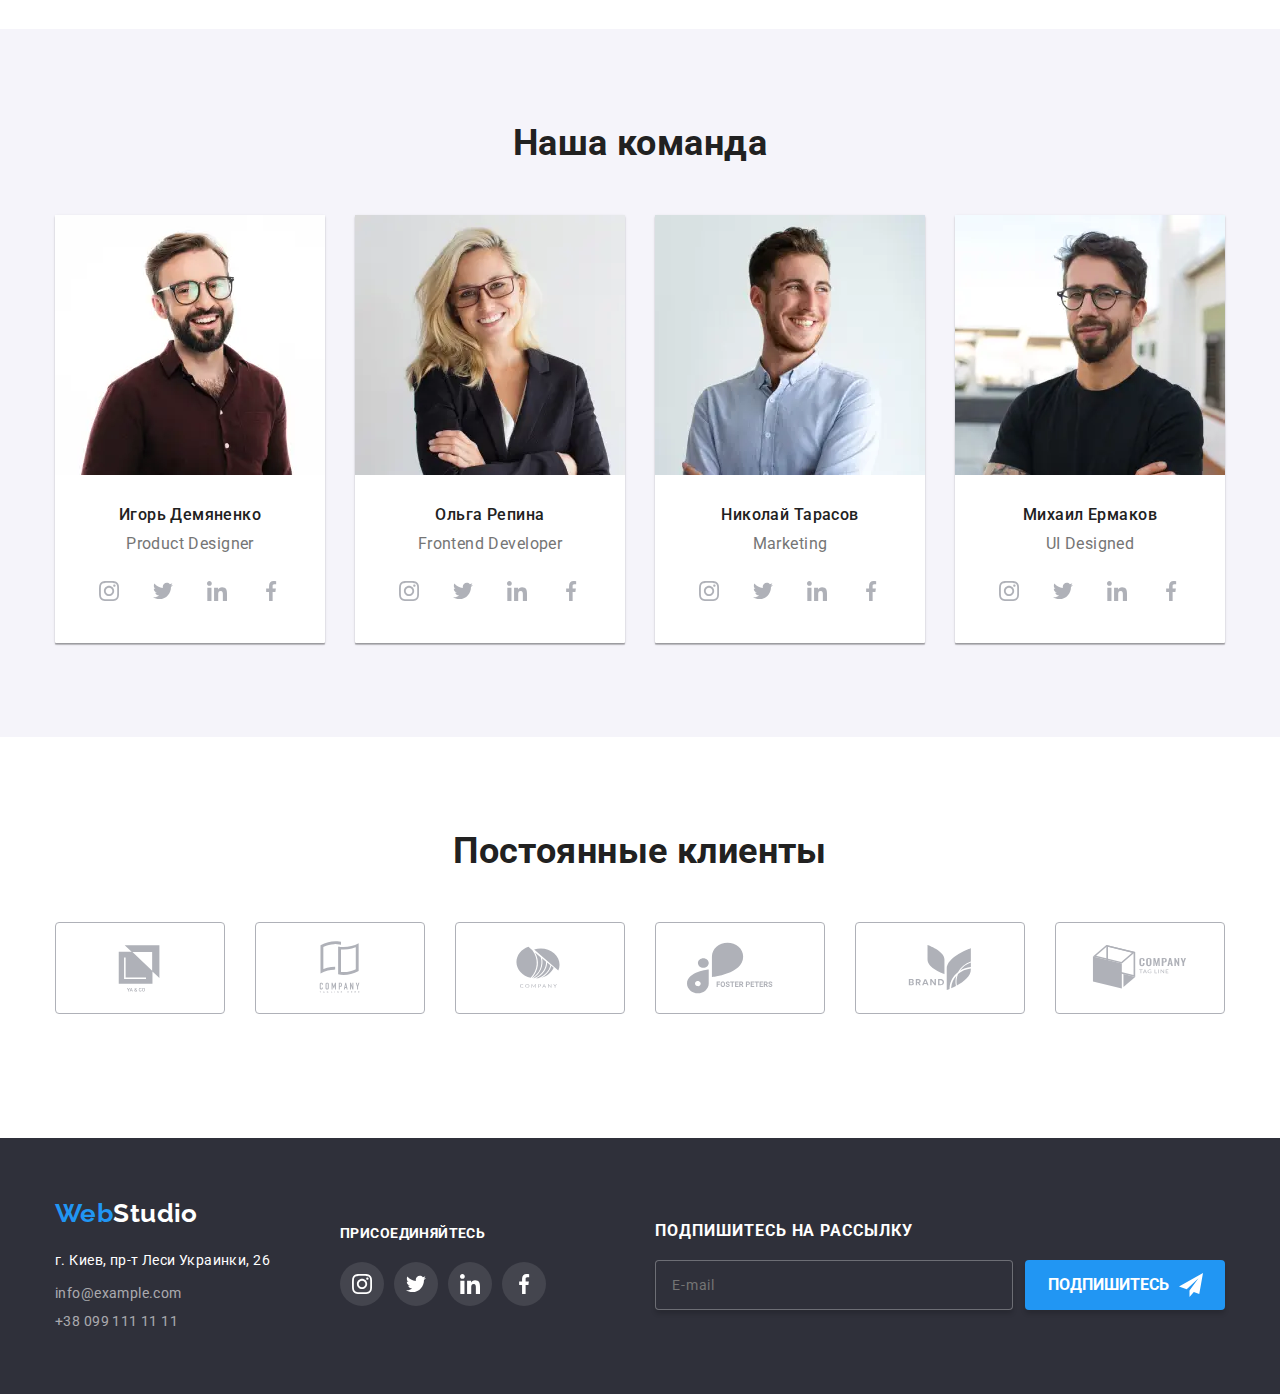
==== commit 77169ee0: "adaptive" ====
--- a/index.html
+++ b/index.html
@@ -14,7 +14,7 @@
 <body>
     <!--======================== HEADER ========================-->
     <header class="header">
-        <div class="container">
+        <div class="container header-container">
             <nav class="header__nav">
                 <a href="./index.html" class="header__logo">
                     <span class="header__logo--web">Web</span><span class="header__logo--studio-dark">Studio</span>
@@ -43,26 +43,28 @@
                 </li>
             </ul>
             <button class="burger" type="button" data-menu-open>
-                <svg class="burger-button" width="40px" hight="40px">
+                <svg class="burger-button" width="40px" height="40px">
                     <use href="./images/icons.svg#icon-menu_40px"></use>
                 </svg>
             </button>
         </div>
         <div class="mobile-menu" data-menu>
-            <div class="mobile-menu_container">
-                <button class="mobile-menu_close" type="button" data-menu-close>
-                    <svg class="mobile-menu_close-icon" width="40px" hight="40px">
-                        <use href="./images/icons.svg#icon-close_40px"></use>
-                    </svg>
-                </button>
-                <ul class="list">
-                    <li><a class="mobile-menu_nav link" href="./index.html">Студия</a></li>
-                    <li><a class="mobile-menu_nav link" href="./portfolio.html">Портфолио</a></li>
-                    <li><a class="mobile-menu_nav link" href="">Контакты</a></li>
+            <div class="mobile-menu_container container">
+                <div class="close-wrapper">
+                    <button class="mobile-menu_close" type="button" data-menu-close>
+                        <svg class="mobile-menu_close-icon" width="40px" height="40px">
+                            <use href="./images/icons.svg#icon-close_40px"></use>
+                        </svg>
+                    </button>
+                </div>
+                <ul class="mobile-menu__nav-list list">
+                    <li class="mobile-menu__nav-item"><a class="mobile-menu_nav link" href="./index.html">Студия</a></li>
+                    <li class="mobile-menu__nav-item"><a class="mobile-menu_nav link" href="./portfolio.html">Портфолио</a></li>
+                    <li class="mobile-menu__nav-item"><a class="mobile-menu_nav link" href="">Контакты</a></li>
                 </ul>
                 <ul class="list">
                     <li><a class="mobile-menu_contact-tell link" href="tel:+380961111111">+38 096 111 11 11</a></li>
-                    <li><a class="mobile-menu_contact-mail link" href="mailto:info@devstudio.com">info@devstudio.com</a></li>
+                    <li class="mobile-menu__formargin"><a class="mobile-menu_contact-mail link" href="mailto:info@devstudio.com">info@devstudio.com</a></li>
                 </ul>
                 <ul class="mobile-menu_social-list list">
                     <li class="mobile-menu_social-media-item"><a class="mobile-menu_social-media link" href="#">Instagram</a></li>
@@ -172,19 +174,19 @@
                     <li class="our-team__worker-box">
                             <picture>
                                <source
-                                    srcset="./images/image/team/igori/img-dasktop.webp x1, ./images/image/team/igori/img-dasktop@2x.webp 2x"
+                                    srcset="./images/image/team/igori/img-dasktop.webp 1x, ./images/image/team/igori/img-dasktop@2x.webp 2x"
                                     media="(min-width:1200px)" type="image/webp">
                                 <source
-                                    srcset="./images/image/team/igori/img-dasktop.jpg x1, ./images/image/team/igori/img-dasktop@2x.jpg 2x"
-                                    media="min-width:1200px">
-                                    <source srcset="./images/image/team/igori/img-tablet.webp x1, ./images/image/team/igori/img-tablet@2x.webp 2x"
+                                    srcset="./images/image/team/igori/img-dasktop.jpg 1x, ./images/image/team/igori/img-dasktop@2x.jpg 2x"
+                                    media="(min-width:1200px)">
+                                    <source srcset="./images/image/team/igori/img-tablet.webp 1x, ./images/image/team/igori/img-tablet@2x.webp 2x"
                                         media="(min-width:768px)" type="image/webp">
-                                    <source srcset="./images/image/team/igori/img-tablet.jpg x1, ./images/image/team/igori/img-tablet@2x.jpg 2x"
-                                        media="min-width:768px">
-                                        <source srcset="./images/image/team/igori/img-mobile.webp x1, ./images/image/team/igori/img-mobile@2x.webp 2x"
+                                    <source srcset="./images/image/team/igori/img-tablet.jpg 1x, ./images/image/team/igori/img-tablet@2x.jpg 2x"
+                                        media="(min-width:768px)">
+                                        <source srcset="./images/image/team/igori/img-mobile.webp 1x, ./images/image/team/igori/img-mobile@2x.webp 2x"
                                             media="(max-width:767px)" type="image/webp">
-                                        <source srcset="./images/image/team/igori/img-mobile.jpg x1, ./images/image/team/igori/img-mobile@2x.jpg 2x"
-                                            media="max-width:767px">
+                                        <source srcset="./images/image/team/igori/img-mobile.jpg 1x, ./images/image/team/igori/img-mobile@2x.jpg 2x"
+                                            media="(max-width:767px)">
                                 <img src="#" alt="Игорь Демяненко">
                             </picture>
                             <div class="our-team__worker-description">
@@ -225,18 +227,18 @@
                     </li>
                     <li class="our-team__worker-box">
                             <picture>
-                                <source srcset="./images/image/team/olga/img-dasktop.webp x1, ./images/image/team/olga/img-dasktop@2x.webp 2x"
+                                <source srcset="./images/image/team/olga/img-dasktop.webp 1x, ./images/image/team/olga/img-dasktop@2x.webp 2x"
                                     media="(min-width:1200px)" type="image/webp">
-                                <source srcset="./images/image/team/olga/img-dasktop.jpg x1, ./images/image/team/olga/img-dasktop@2x.jpg 2x"
-                                    media="min-width:1200px">
-                                <source srcset="./images/image/team/olga/img-tablet.webp x1, ./images/image/team/olga/img-tablet@2x.webp 2x"
+                                <source srcset="./images/image/team/olga/img-dasktop.jpg 1x, ./images/image/team/olga/img-dasktop@2x.jpg 2x"
+                                    media="(min-width:1200px)">
+                                <source srcset="./images/image/team/olga/img-tablet.webp 1x, ./images/image/team/olga/img-tablet@2x.webp 2x"
                                     media="(min-width:768px)" type="image/webp">
-                                <source srcset="./images/image/team/olga/img-tablet.jpg x1, ./images/image/team/olga/img-tablet@2x.jpg 2x"
-                                    media="min-width:768px">
-                                <source srcset="./images/image/team/olga/img-mobile.webp x1, ./images/image/team/olga/img-mobile@2x.webp 2x"
+                                <source srcset="./images/image/team/olga/img-tablet.jpg 1x, ./images/image/team/olga/img-tablet@2x.jpg 2x"
+                                    media="(min-width:768px)">
+                                <source srcset="./images/image/team/olga/img-mobile.webp 1x, ./images/image/team/olga/img-mobile@2x.webp 2x"
                                     media="(max-width:767px)" type="image/webp">
-                                <source srcset="./images/image/team/olga/img-mobile.jpg x1, ./images/image/team/olga/img-mobile@2x.jpg 2x"
-                                    media="max-width:767px">
+                                <source srcset="./images/image/team/olga/img-mobile.jpg 1x, ./images/image/team/olga/img-mobile@2x.jpg 2x"
+                                    media="(max-width:767px)">
                                 <img src="#" alt="Ольга Репина">
                             </picture>
                             <div class="our-team__worker-description">
@@ -277,18 +279,18 @@
                     </li>
                     <li class="our-team__worker-box">
                             <picture>
-                                <source srcset="./images/image/team/nicolai/img-dasktop.webp x1, ./images/image/team/nicolai/img-dasktop@2x.webp 2x"
+                                <source srcset="./images/image/team/nicolai/img-dasktop.webp 1x, ./images/image/team/nicolai/img-dasktop@2x.webp 2x"
                                     media="(min-width:1200px)" type="image/webp">
-                                <source srcset="./images/image/team/nicolai/img-dasktop.jpg x1, ./images/image/team/nicolai/img-dasktop@2x.jpg 2x"
-                                    media="min-width:1200px">
-                                <source srcset="./images/image/team/nicolai/img-tablet.webp x1, ./images/image/team/nicolai/img-tablet@2x.webp 2x"
+                                <source srcset="./images/image/team/nicolai/img-dasktop.jpg 1x, ./images/image/team/nicolai/img-dasktop@2x.jpg 2x"
+                                    media="(min-width:1200px)">
+                                <source srcset="./images/image/team/nicolai/img-tablet.webp 1x, ./images/image/team/nicolai/img-tablet@2x.webp 2x"
                                     media="(min-width:768px)" type="image/webp">
-                                <source srcset="./images/image/team/nicolai/img-tablet.jpg x1, ./images/image/team/nicolai/img-tablet@2x.jpg 2x"
-                                    media="min-width:768px">
-                                <source srcset="./images/image/team/nicolai/img-mobile.webp x1, ./images/image/team/nicolai/img-mobile@2x.webp 2x"
+                                <source srcset="./images/image/team/nicolai/img-tablet.jpg 1x, ./images/image/team/nicolai/img-tablet@2x.jpg 2x"
+                                    media="(min-width:768px)">
+                                <source srcset="./images/image/team/nicolai/img-mobile.webp 1x, ./images/image/team/nicolai/img-mobile@2x.webp 2x"
                                     media="(max-width:767px)" type="image/webp">
-                                <source srcset="./images/image/team/nicolai/img-mobile.jpg x1, ./images/image/team/nicolais/img-mobile@2x.jpg 2x"
-                                    media="max-width:767px">
+                                <source srcset="./images/image/team/nicolai/img-mobile.jpg 1x, ./images/image/team/nicolais/img-mobile@2x.jpg 2x"
+                                    media="(max-width:767px)">
                                 <img src="#" alt="Николай Тарасов">
                             </picture>
                             <div class="our-team__worker-description">
@@ -329,18 +331,18 @@
                     </li>
                     <li class="our-team__worker-box">
                         <picture>
-                            <source srcset="./images/image/team/mihail/img-dasktop.webp x1, ./images/image/team/mihail/img-dasktop@2x.webp 2x"
+                            <source srcset="./images/image/team/mihail/img-dasktop.webp 1x, ./images/image/team/mihail/img-dasktop@2x.webp 2x"
                                 media="(min-width:1200px)" type="image/webp">
-                            <source srcset="./images/image/team/mihail/img-dasktop.jpg x1, ./images/image/team/mihail/img-dasktop@2x.jpg 2x"
-                                media="min-width:1200px">
-                            <source srcset="./images/image/team/mihail/img-tablet.webp x1, ./images/image/team/mihail/img-tablet@2x.webp 2x"
+                            <source srcset="./images/image/team/mihail/img-dasktop.jpg 1x, ./images/image/team/mihail/img-dasktop@2x.jpg 2x"
+                                media="(min-width:1200px)">
+                            <source srcset="./images/image/team/mihail/img-tablet.webp 1x, ./images/image/team/mihail/img-tablet@2x.webp 2x"
                                 media="(min-width:768px)" type="image/webp">
-                            <source srcset="./images/image/team/mihail/img-tablet.jpg x1, ./images/image/team/mihail/img-tablet@2x.jpg 2x"
-                                media="min-width:768px">
-                            <source srcset="./images/image/team/mihail/img-mobile.webp x1, ./images/image/team/mihail/img-mobile@2x.webp 2x"
+                            <source srcset="./images/image/team/mihail/img-tablet.jpg 1x, ./images/image/team/mihail/img-tablet@2x.jpg 2x"
+                                media="(min-width:768px)">
+                            <source srcset="./images/image/team/mihail/img-mobile.webp 1x, ./images/image/team/mihail/img-mobile@2x.webp 2x"
                                 media="(max-width:767px)" type="image/webp">
-                            <source srcset="./images/image/team/mihail/img-mobile.jpg x1, ./images/image/team/mihail/img-mobile@2x.jpg 2x"
-                                media="max-width:767px">
+                            <source srcset="./images/image/team/mihail/img-mobile.jpg 1x, ./images/image/team/mihail/img-mobile@2x.jpg 2x"
+                                media="(max-width:767px)">
                             <img src="#" alt="Михаил Ермаков">
                         </picture>
                             <div class="our-team__worker-description">
@@ -489,7 +491,7 @@
     <!--======================== FOOTER ========================-->
     <footer class="footer">
         <div class="container flex-footer">
-            <div>
+            <div class="footer-nav">
                 <a href="index.html" class="footer__logo link"><span class="footer__logo--web">Web</span>
                     <span class="footer__logo--studio-light">Studio</span></a>
                 <address class="adress">
--- a/css/main.min.css
+++ b/css/main.min.css
@@ -1,2 +1,2 @@
-:root{--primary-text-color: #757575;--title-text-color: #212121;--accent-text-color: #2196f3;--logo-web-color: #2196f3;--logo-studio-color: #000000;--white-color-text: #ffffff;--alternative-bgc: #2f303a;--secondary-bcg: #f5f4fa;--footer-contact: rgba(255, 255, 255, 0.6);--icon-color: #afb1b8;--timing-function: cubic-bezier(0.4, 0, 0.2, 1);--duration-time: 250ms}.link{text-decoration:none}body{font-family:Roboto, sans-serif;color:var(--primary-text-color);letter-spacing:0.03em;font-size:14px;padding:0}h1,h2,h3,p{margin:0}.list{list-style:none;padding:0;margin:0}img{display:block}.visually-hidden{position:absolute;width:1px;height:1px;margin:-1px;border:0px;padding:0px;white-space:nowrap;clip-path:inset(100%);clip:rect(0 0 0 0);overflow:hidden}.section{padding-top:30px;padding-bottom:30px;width:100vw}@media screen and (min-width: 768px){.section{padding-top:60px;padding-bottom:60px}}@media screen and (min-width: 1200px){.section{padding-top:94px;padding-bottom:94px}}.container{margin-left:auto;margin-right:auto;width:480px}@media screen and (max-width: 767px){.container{width:480px;margin:0 auto}}@media screen and (min-width: 768px){.container{width:768px;margin:0 auto;padding-right:15px;padding-left:15px;margin-left:auto;margin-right:auto}}@media screen and (min-width: 1200px){.container{width:1200px;margin:0 auto;margin-left:auto;margin-right:auto}}.header__logo{display:flex;font-family:raleway, sans-serif;font-weight:700;font-size:26px;line-height:31px;text-decoration:none;align-items:center}.header__logo--web{color:var(--logo-web-color)}.header__logo--studio-dark{color:var(--logo-studio-color)}.footer__logo{display:flex;font-family:raleway, sans-serif;font-weight:700;font-size:26px;line-height:31px;text-decoration:none;align-items:center;justify-content:center}.footer__logo--web{color:var(--logo-web-color)}.footer__logo--studio-light{color:var(--white-color-text)}.header__site-nav{display:flex;margin-left:93px;display:none}.header__nav{display:flex;align-items:center}.header__link{color:var(--title-text-color);font-weight:500;line-height:16px;letter-spacing:0.02em;line-height:1.14;padding-bottom:32px;padding-top:32px;display:block;transition-property:color;transition-duration:var(--duration-time);transition-timing-function:var(--timing-function)}.header__nav--item:not(:last-child){margin-right:50px}.header .container{display:flex;align-items:center;flex-direction:row}.header{border-bottom:1px solid #cecece}.header__contact{display:flex;text-align:center;margin-left:auto;display:none}.header__link:hover,.header__link:focus{color:var(--accent-text-color)}.header__link--current{color:var(--accent-text-color);position:relative}.header__link--current::after{display:inline-block;position:absolute;content:'';background-color:var(--accent-text-color);width:100%;height:4px;bottom:-1px;left:0px;border-radius:2px}.header__tell{margin-left:50px;padding-bottom:32px;padding-top:32px}.header__mail{padding-bottom:32px;padding-top:32px}.header__contact-icon-mail{margin-right:10px;fill:var(--primary-text-color);transition-property:fill;transition-duration:var(--duration-time);transition-timing-function:var(--timing-function)}.header__mail--link:hover>.header__contact-icon-mail,.header__mail--link:focus>.header__contact-icon-mail{fill:var(--accent-text-color)}.header__contact-icon-tell{margin-right:10px;fill:var(--primary-text-color);transition-property:fill;transition-duration:var(--duration-time);transition-timing-function:var(--timing-function)}.header__tell--link:hover>.header__contact-icon-tell,.header__tell--link:focus>.header__contact-icon-tell{fill:var(--accent-text-color)}.header__mail--link{display:flex;align-items:center;justify-content:center;font-weight:500;color:var(--primary-text-color);transition-property:color;transition-duration:var(--duration-time);transition-timing-function:var(--timing-function)}.header__mail--link:focus,.header__mail--link:hover{color:var(--accent-text-color)}.header__tell--link{display:flex;align-items:center;justify-content:center;font-weight:500;color:var(--primary-text-color);transition-property:color;transition-duration:var(--duration-time);transition-timing-function:var(--timing-function)}.header__tell--link:focus,.header__tell--link:hover{color:var(--accent-text-color)}.burger{background-color:transparent;border:none;padding:0;line-height:0;margin-left:auto;margin-top:10px;margin-bottom:10px}.burger-button{line-height:0;padding:0;margin:0;height:40px}.mobile-menu_close{background-color:transparent;border:none;height:40px;width:40px}.mobile-menu_nav{color:var(--title-text-color);font-weight:500;font-size:40px;line-height:1.18;transform:color;transition-duration:var(--duration-time);transition-timing-function:var(--timing-function)}.mobile-menu_nav:hover,.mobile-menu_nav:focus{color:var(--accent-text-color)}.mobile-menu_contact-tell{font-size:34px;font-weight:500;line-height:1.18;color:var(--accent-text-color)}.mobile-menu_contact-mail{font-size:24px;font-weight:500;line-height:1.18;color:var(--primary-text-color)}.mobile-menu_social-media{font-size:18px;font-weight:500;line-height:1.22;color:var(--accent-text-color);padding:10px 20px}.mobile-menu_social-list{display:flex}.mobile-menu_social-media-item:not(:last-child){border-right:1px solid rgba(33,33,33,0.2)}.mobile-menu_close-icon{height:40px}.mobile-menu.is-open{transform:translateY(0%)}.mobile-menu{position:fixed;top:0;left:0;width:480%;height:100vh;background-color:var(--white-color-text);transform:translateY(-100%);transition:transform 500ms linear}.mobile-menu__container{position:relative;padding-top:48px;padding-bottom:48px;padding-left:40px;height:480px}.hero{background-image:linear-gradient(rgba(47,48,58,0.4), rgba(47,48,58,0.4)),url("../images/hero-bc-mobile.jpg");text-align:center;display:flex;align-items:center;height:400px;width:480px;padding-top:118px;padding-bottom:118px;background-repeat:no-repeat;background-position:50% 50%;margin:0 auto;overflow-x:hidden}@media screen and (min-width: 768px){.hero{background-image:linear-gradient(rgba(47,48,58,0.4), rgba(47,48,58,0.4)),url("../images/hero-bc-tablet.jpg");width:768px}}@media screen and (min-width: 1200px){.hero{background-image:linear-gradient(rgba(47,48,58,0.4), rgba(47,48,58,0.4)),url("../images/hero-bc.jpg");width:1600px;height:600px}}.hero__title{color:var(--white-color-text);font-weight:900;font-size:26px;line-height:1.36;letter-spacing:0.06em;text-transform:uppercase;text-align:center;margin:0 auto;margin-bottom:30px;max-width:360px}.hero__button{background-color:var(--accent-text-color);color:var(--white-color-text);font-family:inherit;font-weight:700;letter-spacing:0.06em;font-size:16px;line-height:1.88;cursor:pointer;text-align:center;border-radius:3px;border:none;width:200px;height:50px;margin-right:auto;margin-left:auto;transition-property:background-color;transition-duration:var(--duration-time);transition-timing-function:var(--timing-function)}.hero__button:hover,.hero__button:focus{background-color:#188ce8}.section .section-title{font-weight:700;font-size:36px;line-height:1.16;color:var(--title-text-color);padding-top:0px;margin-top:0px;margin-bottom:50px}.features__title{color:var(--title-text-color);font-weight:700;line-height:1.14;margin-bottom:10px;text-transform:uppercase}.features{align-items:center}.features__list-item{width:450px;margin-left:auto;margin-right:auto}.features__list-item:not(:last-child){margin-bottom:30px}@media screen and (min-width: 768px){.features__list-item{width:354px;margin-right:30px;margin-bottom:30px}.features__list-item:nth-child(2n){margin-right:0}.features__list-item:nth-child(n+2){margin-bottom:0}}@media screen and (min-width: 1200px){.features__list-item{width:270px}.features__list-item:not(:last-child){margin-right:30px}}@media screen and (min-width: 768px){.features__list{display:flex;flex-wrap:wrap}}@media screen and (min-width: 1200px){.features__list{margin-right:auto;margin-left:auto}}.features__description{font-weight:400;line-height:1.7;margin-top:0px;margin-bottom:0px}.features__icon-div{background-color:var(--secondary-bcg);border-radius:4px;margin-bottom:30px;display:flex;height:120px;justify-content:center;align-items:center}@media screen and (max-width: 1199px){.business{display:none}}.business__description{display:flex;text-transform:uppercase;color:var(--white-color-text);background-color:rgba(47,48,58,0.8);width:100%;height:70px;position:absolute;bottom:0px;justify-content:center;align-items:center;font-weight:700}.business__list{display:flex}.business__img-cover{position:relative}.business__title{display:flex;justify-content:center}.business__item{margin-right:30px;width:370px}.business__item:nth-child(3n){margin-right:0px}.our-team{background-color:var(--secondary-bcg)}.our-team__section-title{display:flex;margin-bottom:50px;justify-content:center}.our-team__team-name{color:var(--title-text-color);font-size:16px;line-height:1.19;font-weight:500;margin-bottom:10px}.our-team__position{font-size:16px;font-weight:400;line-height:1.19;margin:0px}.our-team__worker-box{background-color:var(--white-color-text);width:450px;text-align:center;border-radius:1px;box-shadow:0px 2px 1px rgba(0,0,0,0.2),0px 1px 1px rgba(0,0,0,0.14),0px 1px 3px rgba(0,0,0,0.12)}.our-team__worker-box:not(:last-child){margin-bottom:30px}@media screen and (min-width: 768px){.our-team__worker-box{margin-bottom:30px;flex-direction:row}.our-team__worker-box:last-child{margin-bottom:0;margin-right:0}.our-team__worker-box:nth-child(3){margin-bottom:0}.our-team__worker-box:nth-child(2n){margin-right:0}}@media screen and (min-width: 1200px){.our-team__worker-box{margin-right:30px;width:min-content;margin-bottom:0}.our-team__worker-box:nth-child(4n){margin-right:0px}}.our-team__worker-description{padding:30px 122px 24px 122px;display:flex;flex-direction:column}@media screen and (min-width: 768px){.our-team__worker-description{padding:30px 74px 24px 74px}}.our-team__social-icon{fill:var(--icon-color);transition-duration:var(--duration-time);transition-timing-function:var(--timing-function)}.our-team__social-media-link:hover>.our-team__social-icon,.our-team__social-media-link:focus>.our-team__social-icon{fill:var(--white-color-text)}.our-team__social-media-list{display:flex;margin-top:16px;justify-content:space-between}.our-team__social-media-link{display:flex;width:44px;height:44px;border-radius:50%;justify-content:center;align-items:center;transition-property:background-color, color;transition-duration:var(--duration-time);transition-timing-function:var(--timing-function)}.our-team__social-media-link:hover,.our-team__social-media-link:focus{background-color:var(--accent-text-color)}.our-team__list{display:flex;flex-direction:column;flex-wrap:nowrap;align-items:center}@media screen and (min-width: 768px){.our-team__list{display:flex;flex-wrap:wrap}}@media screen and (min-width: 1200px){.our-team__list{flex-direction:row}}.clients__list{display:flex;flex-wrap:wrap;justify-content:center}.clients__section-title{display:flex;justify-content:center}@media screen and (max-width: 767px){.clients__item{margin-right:30px;margin-bottom:30px}.clients__item:last-child{margin-right:0;margin-bottom:0}.clients__item:nth-child(2n){margin-right:0}.clients__item:nth-last-child(2-n){margin-bottom:0}}@media screen and (min-width: 768px){.clients__item{margin-right:30px}.clients__item:nth-child(3n){margin-right:0}.clients__item:nth-child(2){margin-bottom:30px}}.clients__icon{fill:var(--icon-color);transition-property:fill;transition-duration:var(--duration-time);transition-timing-function:var(--timing-function)}.clients__link:hover>.clients__icon,.clients__link:focus>.clients__icon{fill:var(--accent-text-color)}.clients__link{display:flex;width:210px;height:92px;border:1px solid var(--icon-color);justify-content:center;align-items:center;border-radius:4px;transition-property:border;transition-duration:var(--duration-time);transition-timing-function:var(--timing-function)}.clients__link:hover,.clients__link:focus{border:1px solid var(--accent-text-color);border-radius:4px;box-sizing:border-box}@media screen and (min-width: 768px){.clients__link{width:226px}}.flex-footer{display:flex;flex-direction:column;align-items:center}.footer{background-color:var(--alternative-bgc);padding-top:60px;padding-bottom:60px}.footer__logo{display:flex;font-family:raleway, sans-serif;font-weight:700;font-size:26px;line-height:31px;text-decoration:none;align-items:center}.footer__logo--web{color:var(--logo-web-color)}.footer__logo--studio-light{color:var(--white-color-text)}.contact-footer{margin-top:20px;text-align:center}.contact-footer .mail,.contact-footer .tell{font-weight:400;color:var(--primary-text-color);line-height:1.7}.contact-footer .mail{color:var(--footer-contact);transition-property:color;transition-duration:var(--duration-time);transition-timing-function:var(--timing-function)}.contact-footer .mail:hover,.contact-footer .mail:focus{color:var(--accent-text-color)}.mail-list{margin-bottom:4px}.adress-list{margin-bottom:9px}.contact-footer .tell{color:var(--footer-contact);transition-property:color;transition-duration:var(--duration-time);transition-timing-function:var(--timing-function)}.contact-footer .tell:hover,.contact-footer .tell:focus{color:var(--accent-text-color)}.footer-adress{margin-bottom:9px}.adress{color:var(--white-color-text);font-style:normal;line-height:1.7;font-weight:400}.join{text-align:center;margin-top:60px}.join-list{display:flex;margin-top:20px}.join-item:not(:last-child){margin-right:10px}.join-link{display:flex;width:44px;height:44px;border-radius:50%;background-color:rgba(255,255,255,0.1);align-items:center;justify-content:center;transition-property:background-color;transition-duration:var(--duration-time);transition-timing-function:var(--timing-function)}.join-link:hover,.join-link:focus{background-color:var(--accent-text-color)}.join-title{color:var(--white-color-text);text-transform:uppercase;font-weight:700;font-size:14px;line-height:1.14;letter-spacing:0.03em}.social-icon-footer{fill:var(--white-color-text)}.button-form{background-color:var(--accent-text-color);border-radius:4px;width:200px;height:50px;border:none;text-align:center;box-shadow:0px 4px 4px 0px rgba(0,0,0,0.15);display:flex;align-items:center;justify-content:center;cursor:pointer;margin-top:20px;transition-property:background-color;transition-duration:var(--duration-time);transition-timing-function:var(--timing-function)}.button-form:focus,.button-form:hover{background-color:#188ce8}.form-subscribe{text-align:center;margin-top:60px}.form-use{display:flex;flex-direction:column;justify-content:center;align-items:center}.form-button-text{font-size:16px;font-weight:700;font-family:roboto, sans-serif;text-transform:uppercase;color:var(--white-color-text)}.footer-form-title{text-transform:uppercase;color:var(--white-color-text);font-weight:700;margin-bottom:20px;font-weight:700;font-size:16px;letter-spacing:0.06em}.footer-form{border:1px solid rgba(255,255,255,0.3);box-shadow:0px 4px 4px 0px rgba(0,0,0,0.15);border-radius:4px;height:50px;width:358px;background-color:var(--alternative-bgc);padding-left:16px;color:var(--white-color-text);letter-spacing:0.06em}.icon-subscribe{margin-left:10px}.examples-list{display:flex;flex-wrap:wrap}.filter .button{background-color:var(--secondary-bcg);color:var(--logo-studio-color);font-size:16px;font-weight:500;line-height:1.62;text-align:center;font-family:inherit;cursor:pointer;padding:6px 22px;border-radius:3px;border-style:none;transition-property:background-color, color, box-shadow;transition-duration:var(--duration-time);transition-timing-function:var(--timing-function)}.filter .button:hover,.filter .button:focus{color:var(--white-color-text);background-color:var(--accent-text-color);box-shadow:0px 2px 2px 0px rgba(0,0,0,0.12),0px 1px 2px 0px rgba(0,0,0,0.08),0px 3px 1px 0px rgba(0,0,0,0.1)}.examples .title-examples{color:#000000;font-size:18px;line-height:2;font-weight:700;margin:0px;margin-bottom:4px}.examples-item .description{font-size:16px;line-height:1.88;font-weight:400;color:var(--primary-text-color);margin-top:0px}.examples-item{width:370px;margin-right:30px}.examples-item:nth-last-child(n+4){margin-bottom:30px}.examples-item:nth-child(3n){margin-right:0px}.anim-link{width:370px}.item-description{width:322px;border-right:1px solid #eeeeee;border-left:1px solid #eeeeee;border-bottom:1px solid #eeeeee;border-top:0px;padding-top:20px;padding-bottom:20px;width:370px;padding-left:24px;padding-right:24px;overflow:hidden}.item-description .title{margin-bottom:4px;color:var(--logo-studio-color)}.anim-link{display:block;transition-property:box-shadow;transition-duration:var(--duration-time);transition-timing-function:var(--timing-function)}.anim-link:hover,.anim-link:focus{box-shadow:0px 2px 2px 0px rgba(0,0,0,0.12),0px 1px 2px 0px rgba(0,0,0,0.08),0px 3px 1px 0px rgba(0,0,0,0.1)}.filter{display:flex;justify-content:center;margin-bottom:50px}.button-list{margin-right:8px}.button-list:last-child{margin-right:0}.examples-img-cover{position:relative;overflow:hidden}.anim-description{position:absolute;height:100%;width:100%;background-color:rgba(33,150,243,0.9);overflow:hidden;top:0;left:0;transform:translateY(100%);transition:var(--duration-time) var(--timing-function)}.anim-link:hover .anim-description,.anim-link:focus .anim-description{transform:translateY(0)}.anim-description-text{position:absolute;top:50%;left:50%;transform:translate(-50%, -50%);height:168px;width:322px;color:var(--white-color-text);font-size:18px;line-height:1.55;box-shadow:none}.backdrop{position:fixed;width:100%;height:100%;top:0;left:0;background-color:rgba(0,0,0,0.1);opacity:1;transition:opacity var(--duration-time) var(--timing-function)}.backdrop.is-hidden{opacity:0;pointer-events:none;visibility:hidden;transition-duration:var(--duration-time);transition-timing-function:var(--timing-function)}.backdrop.is-hidden .modal{transform:translate(-50%, -50%) scale(0.8)}.modal{position:absolute;top:50%;left:50%;transform:translate(-50%, -50%) scale(1);transition-duration:var(--duration-time);transition-timing-function:var(--timing-function);width:528px;padding:40px;background-color:var(--white-color-text)}.modal-button{position:absolute;right:8px;top:8px}.modal-button .button{display:flex;align-items:center;justify-content:center;height:30px;width:30px;border-radius:50px;border:1px solid rgba(0,0,0,0.1);background-color:var(--white-color-text);cursor:pointer}.icon-close{fill:#000;transition-property:fill;transition-duration:var(--duration-time);transition-timing-function:var(--timing-function)}.modal-button .button:hover>.icon-close,.modal-button .button:focus>.icon-close{fill:var(--accent-text-color)}.modal-form{display:flex;flex-direction:column}.modal-form-title{color:#212121;font-size:20px;font-weight:700;letter-spacing:0.03em;text-align:center;margin-bottom:12px}.modal-form-input{width:100%;height:40px;border:1px solid rgba(33,33,33,0.2);border-radius:4px;padding-left:42px;margin-top:4px;outline:none;transition-property:border;transition-duration:var(--duration-time);transition-timing-function:var(--timing-function)}.modal-form-input:focus{border:1px solid var(--accent-text-color)}.icon-modal-form{position:absolute;bottom:9px;left:5px;transform:translateX(50%) translateY(50%);transition-property:fill;transition-duration:var(--duration-time);transition-timing-function:var(--timing-function)}.modal-form-input:focus+.icon-modal-form{fill:var(--accent-text-color)}.modal-form-label{margin-bottom:12px}.modal-input-wrapper{position:relative}.modal-input-message{width:100%;height:138px;border-radius:4px;border:1px solid rgba(33,33,33,0.2);margin-top:4px;margin-bottom:20px;padding:12px 16px;outline:none;resize:none;transition-property:border;transition-duration:var(--duration-time);transition-timing-function:var(--timing-function)}.modal-input-message:focus{border:1px solid var(--accent-text-color)}.modal-form-checkbox-label::before{display:block;content:'';width:15px;height:16px;border:2px solid var(--title-text-color);border-radius:1px;cursor:pointer;margin-right:7px}.modal-form-checkbox:checked+.modal-form-checkbox-label::before{background-image:url("../images/icon-check.svg");border:none}.modal-form-checkbox:focus+.modal-form-checkbox-label::before{outline:2px solid var(--accent-text-color)}.modal-form-checkbox-label{display:flex;justify-content:center;align-items:center}.modal-input-button{margin-top:30px;background-color:var(--accent-text-color);color:white;text-align:center;font-weight:700;font-size:16px;letter-spacing:0.06em;width:200px;height:50px;border-radius:4px;border:none;margin-right:auto;margin-left:auto;cursor:pointer;transition-property:background-color;transition-duration:var(--duration-time);transition-timing-function:var(--timing-function)}.modal-input-button:focus,.modal-input-button:hover{background-color:#188ce8}.modal-checkbox-link{color:var(--accent-text-color)}
+:root{--primary-text-color: #757575;--title-text-color: #212121;--accent-text-color: #2196f3;--logo-web-color: #2196f3;--logo-studio-color: #000000;--white-color-text: #ffffff;--alternative-bgc: #2f303a;--secondary-bcg: #f5f4fa;--footer-contact: rgba(255, 255, 255, 0.6);--icon-color: #afb1b8;--timing-function: cubic-bezier(0.4, 0, 0.2, 1);--duration-time: 250ms}.link{text-decoration:none}body{font-family:Roboto, sans-serif;color:var(--primary-text-color);letter-spacing:0.03em;font-size:14px;padding:0}h1,h2,h3,p{margin:0}.list{list-style:none;padding:0;margin:0}img{display:block}.visually-hidden{position:absolute;width:1px;height:1px;margin:-1px;border:0px;padding:0px;white-space:nowrap;clip-path:inset(100%);clip:rect(0 0 0 0);overflow:hidden}.section{padding-top:30px;padding-bottom:30px;width:100%}@media screen and (min-width: 768px){.section{padding-top:60px;padding-bottom:60px}}@media screen and (min-width: 1200px){.section{padding-top:94px;padding-bottom:94px}}.container{margin-left:auto;margin-right:auto;padding-left:15px;padding-right:15px;width:480px}@media screen and (max-width: 767px){.container{width:480px;margin-left:auto;margin-right:auto}}@media screen and (min-width: 768px){.container{width:768px;margin:0 auto;padding-right:15px;padding-left:15px}}@media screen and (min-width: 1200px){.container{width:1200px;margin:0 auto;margin-left:auto;margin-right:auto}}.header__logo{display:flex;font-family:raleway, sans-serif;font-weight:700;font-size:24px;line-height:31px;text-decoration:none;align-items:center}@media screen and (min-width: 768px){.header__logo{font-size:24px}}@media screen and (min-width: 1200px){.header__logo{font-size:26px}}.header__logo--web{color:var(--logo-web-color)}.header__logo--studio-dark{color:var(--logo-studio-color)}.footer__logo{display:flex;font-family:raleway, sans-serif;font-weight:700;font-size:24px;line-height:31px;text-decoration:none;align-items:center;justify-content:center}@media screen and (min-width: 768px){.footer__logo{font-size:24px}}@media screen and (min-width: 1200px){.footer__logo{font-size:26px}}.footer__logo--web{color:var(--logo-web-color)}.footer__logo--studio-light{color:var(--white-color-text)}.header__site-nav{display:flex;margin-left:93px;display:none}@media screen and (min-width: 768px){.header__site-nav{display:flex}}.header__nav{display:flex;align-items:center}.header__link{color:var(--title-text-color);font-weight:500;line-height:16px;letter-spacing:0.02em;line-height:1.14;padding-bottom:32px;padding-top:32px;display:block;transition-property:color;transition-duration:var(--duration-time);transition-timing-function:var(--timing-function)}.header__nav--item:not(:last-child){margin-right:50px}.header-container{display:flex;align-items:center;flex-direction:row}.header{border-bottom:1px solid #cecece}.header__contact{display:flex;text-align:center;margin-left:auto;display:none}@media screen and (min-width: 768px){.header__contact{display:flex;flex-wrap:wrap;margin-left:60px}}@media screen and (min-width: 1200px){.header__contact{margin-left:auto;align-items:center}}.header__link:hover,.header__link:focus{color:var(--accent-text-color)}.header__link--current{color:var(--accent-text-color);position:relative}.header__link--current::after{display:inline-block;position:absolute;content:'';background-color:var(--accent-text-color);width:100%;height:4px;bottom:-1px;left:0px;border-radius:2px}.header__contact-icon-mail{margin-right:10px;fill:var(--primary-text-color);transition-property:fill;transition-duration:var(--duration-time);transition-timing-function:var(--timing-function)}.header__mail--link:hover>.header__contact-icon-mail,.header__mail--link:focus>.header__contact-icon-mail{fill:var(--accent-text-color)}.header__contact-icon-tell{margin-right:10px;fill:var(--primary-text-color);transition-property:fill;transition-duration:var(--duration-time);transition-timing-function:var(--timing-function)}.header__tell--link:hover>.header__contact-icon-tell,.header__tell--link:focus>.header__contact-icon-tell{fill:var(--accent-text-color)}.header__mail--link{display:flex;align-items:center;justify-content:center;font-weight:500;color:var(--primary-text-color);transition-property:color;transition-duration:var(--duration-time);transition-timing-function:var(--timing-function)}.header__mail--link:focus,.header__mail--link:hover{color:var(--accent-text-color)}@media screen and (min-width: 768px){.header__mail{margin-bottom:10px}}@media screen and (min-width: 1200px){.header__mail{margin-right:30px;margin-bottom:0}}.header__tell--link{display:flex;align-items:center;justify-content:center;font-weight:500;color:var(--primary-text-color);transition-property:color;transition-duration:var(--duration-time);transition-timing-function:var(--timing-function)}.header__tell--link:focus,.header__tell--link:hover{color:var(--accent-text-color)}.burger{background-color:transparent;border:none;padding:0;line-height:0;margin-left:auto;margin-top:10px;margin-bottom:10px}@media screen and (min-width: 768px){.burger{display:none}}.burger-button{line-height:0;padding:0;margin:0;height:40px;fill:#000000;transition:fill;transition-duration:var(--duration-time);transition-timing-function:var(--timing-function)}.burger:focus .burger-button,.burger:hover .burger-button{fill:var(--accent-text-color)}.mobile-menu_close{background-color:transparent;border:none;height:40px;width:40px;padding:0}.mobile-menu_nav{color:var(--title-text-color);font-weight:500;font-size:40px;line-height:1.18;transform:color;transition-duration:var(--duration-time);transition-timing-function:var(--timing-function)}.mobile-menu_nav:hover,.mobile-menu_nav:focus{color:var(--accent-text-color)}.mobile-menu_contact-tell{font-size:34px;font-weight:500;line-height:1.18;color:var(--accent-text-color)}.mobile-menu_contact-mail{font-size:24px;font-weight:500;line-height:1.18;color:var(--primary-text-color)}.mobile-menu_social-media{font-size:18px;font-weight:500;line-height:1.22;color:var(--accent-text-color);padding:10px 20px}.mobile-menu_social-list{display:flex;margin-top:64px}.mobile-menu_social-media-item:not(:last-child){border-right:1px solid rgba(33,33,33,0.2)}.mobile-menu_close-icon{height:40px;fill:#000000;transition:fill;transition-duration:var(--duration-time);transition-timing-function:var(--timing-function)}.mobile-menu_close:hover .mobile-menu_close-icon{fill:var(--accent-text-color)}.mobile-menu.is-open{transform:translateY(0%)}.mobile-menu{position:fixed;top:0;left:0;width:100vw;height:100vh;background-color:var(--white-color-text);transform:translateY(-100%);transition:transform 500ms linear;margin-left:auto;margin-right:auto;z-index:100}.mobile-menu_container{position:relative;width:480px;display:flex;flex-direction:column;height:100%;padding-bottom:48px}.close-wrapper{display:flex;flex-direction:row-reverse}.mobile-menu__nav-item:not(:last-child){margin-bottom:32px}.mobile-menu__nav-list{margin-bottom:auto}.mobile-menu__formargin{margin-top:32px}.hero{background-image:linear-gradient(rgba(47,48,58,0.4), rgba(47,48,58,0.4)),url("../images/hero-bc-mobile.jpg");text-align:center;display:flex;align-items:center;height:400px;width:480px;padding-top:118px;padding-bottom:118px;background-repeat:no-repeat;background-position:50% 50%;margin:0 auto;overflow-x:hidden}@media screen and (min-width: 768px){.hero{background-image:linear-gradient(rgba(47,48,58,0.4), rgba(47,48,58,0.4)),url("../images/hero-bc-tablet.jpg");width:768px}}@media screen and (min-width: 1200px){.hero{background-image:linear-gradient(rgba(47,48,58,0.4), rgba(47,48,58,0.4)),url("../images/hero-bc.jpg");width:1600px;height:600px}}.hero__title{color:var(--white-color-text);font-weight:900;font-size:26px;line-height:1.36;letter-spacing:0.06em;text-transform:uppercase;text-align:center;margin:0 auto;margin-bottom:30px;max-width:360px}.hero__button{background-color:var(--accent-text-color);color:var(--white-color-text);font-family:inherit;font-weight:700;letter-spacing:0.06em;font-size:16px;line-height:1.88;cursor:pointer;text-align:center;border-radius:3px;border:none;width:200px;height:50px;margin-right:auto;margin-left:auto;transition-property:background-color;transition-duration:var(--duration-time);transition-timing-function:var(--timing-function)}.hero__button:hover,.hero__button:focus{background-color:#188ce8}.section .section-title{font-weight:700;font-size:36px;line-height:1.16;color:var(--title-text-color);padding-top:0px;margin-top:0px;margin-bottom:50px}.features__title{color:var(--title-text-color);font-weight:700;line-height:1.14;margin-bottom:10px;text-transform:uppercase}.features{align-items:center}.features__list-item{width:450px;margin-left:auto;margin-right:auto}.features__list-item:not(:last-child){margin-bottom:30px}@media screen and (min-width: 768px){.features__list-item{width:354px;margin-right:30px;margin-bottom:30px}.features__list-item:nth-child(2n){margin-right:0}.features__list-item:nth-child(n+2){margin-bottom:0}}@media screen and (min-width: 1200px){.features__list-item{width:270px}.features__list-item:not(:last-child){margin-right:30px}}@media screen and (min-width: 768px){.features__list{display:flex;flex-wrap:wrap}}@media screen and (min-width: 1200px){.features__list{margin-right:auto;margin-left:auto}}.features__description{font-weight:400;line-height:1.7;margin-top:0px;margin-bottom:0px}.features__icon-div{background-color:var(--secondary-bcg);border-radius:4px;margin-bottom:30px;display:flex;height:120px;justify-content:center;align-items:center}@media screen and (min-width: 1200px){.section.features{padding-bottom:0}}@media screen and (max-width: 1199px){.business{display:none}}.business__description{display:flex;text-transform:uppercase;color:var(--white-color-text);background-color:rgba(47,48,58,0.8);width:100%;height:70px;position:absolute;bottom:0px;justify-content:center;align-items:center;font-weight:700}.business__list{display:flex}.business__img-cover{position:relative}.business__title{display:flex;justify-content:center}.business__item{margin-right:30px;width:370px}.business__item:nth-child(3n){margin-right:0px}.our-team{background-color:var(--secondary-bcg)}.our-team__section-title{display:flex;margin-bottom:50px;justify-content:center}.our-team__team-name{color:var(--title-text-color);font-size:16px;line-height:1.19;font-weight:500;margin-bottom:10px}.our-team__position{font-size:16px;font-weight:400;line-height:1.19;margin:0px}.our-team__worker-box{background-color:var(--white-color-text);width:450px;text-align:center;border-radius:1px;box-shadow:0px 2px 1px rgba(0,0,0,0.2),0px 1px 1px rgba(0,0,0,0.14),0px 1px 3px rgba(0,0,0,0.12)}@media screen and (min-width: 768px){.our-team__worker-box{margin-bottom:30px;margin-right:30px;width:354px}.our-team__worker-box:last-child{margin-bottom:0;margin-right:0}.our-team__worker-box:nth-child(3){margin-bottom:0}.our-team__worker-box:nth-child(2n){margin-right:0}}@media screen and (min-width: 1200px){.our-team__worker-box{margin-bottom:0px;width:270px;margin-top:0;align-items:center}.our-team__worker-box:not(:last-child){margin-right:30px}}.our-team__worker-description{padding:30px 122px 24px 122px;display:flex;flex-direction:column}@media screen and (min-width: 768px){.our-team__worker-description{padding:30px 74px 24px 74px}}@media screen and (min-width: 1200px){.our-team__worker-description{padding:30px 32px}}.our-team__social-icon{fill:var(--icon-color);transition-duration:var(--duration-time);transition-timing-function:var(--timing-function)}.our-team__social-media-link:hover>.our-team__social-icon,.our-team__social-media-link:focus>.our-team__social-icon{fill:var(--white-color-text)}.our-team__social-media-list{display:flex;margin-top:16px;justify-content:space-between}.our-team__social-media-link{display:flex;width:44px;height:44px;border-radius:50%;justify-content:center;align-items:center;transition-property:background-color, color;transition-duration:var(--duration-time);transition-timing-function:var(--timing-function)}.our-team__social-media-link:hover,.our-team__social-media-link:focus{background-color:var(--accent-text-color)}.our-team__list{display:flex;flex-direction:column;flex-wrap:nowrap;align-items:center}@media screen and (min-width: 768px){.our-team__list{display:flex;flex-wrap:wrap;flex-direction:row}}@media screen and (min-width: 1200px){.our-team__list{flex-direction:row}}.clients__list{display:flex;flex-wrap:wrap;justify-content:center}.clients__section-title{display:flex;justify-content:center}@media screen and (max-width: 767px){.clients__item{margin-right:30px;margin-bottom:30px}.clients__item:last-child{margin-right:0;margin-bottom:0}.clients__item:nth-child(2n){margin-right:0}.clients__item:nth-last-child(2-n){margin-bottom:0}}@media screen and (min-width: 768px){.clients__item{margin-right:30px}.clients__item:nth-child(3n){margin-right:0}.clients__item:nth-child(2){margin-bottom:30px}}@media screen and (min-width: 1200px){.clients__item{height:92px}.clients__item:not(:last-child){margin-right:30px}}.clients__icon{fill:var(--icon-color);transition-property:fill;transition-duration:var(--duration-time);transition-timing-function:var(--timing-function)}.clients__link:hover>.clients__icon,.clients__link:focus>.clients__icon{fill:var(--accent-text-color)}.clients__link{display:flex;width:210px;height:92px;border:1px solid var(--icon-color);justify-content:center;align-items:center;border-radius:4px;transition-property:border;transition-duration:var(--duration-time);transition-timing-function:var(--timing-function)}.clients__link:hover,.clients__link:focus{border:1px solid var(--accent-text-color);border-radius:4px;box-sizing:border-box}@media screen and (min-width: 768px){.clients__link{width:226px}}@media screen and (min-width: 1200px){.clients__link{width:170px}}.flex-footer{display:flex;flex-direction:column;align-items:center}@media screen and (min-width: 768px){.flex-footer{flex-direction:row;flex-wrap:wrap;justify-content:space-between;align-items:flex-start}}@media screen and (min-width: 1200px){.flex-footer{flex-wrap:nowrap;align-items:center}}.footer{background-color:var(--alternative-bgc);padding-top:60px;padding-bottom:60px}@media screen and (min-width: 1200px){.footer-nav{display:flex;flex-direction:column;align-items:flex-start}}.footer__logo{display:flex;font-family:raleway, sans-serif;font-weight:700;font-size:26px;line-height:31px;text-decoration:none;align-items:center}.footer__logo--web{color:var(--logo-web-color)}.footer__logo--studio-light{color:var(--white-color-text)}.contact-footer{margin-top:20px;text-align:center}@media screen and (min-width: 1200px){.contact-footer{text-align:left}}.contact-footer .mail,.contact-footer .tell{font-weight:400;color:var(--primary-text-color);line-height:1.7}.contact-footer .mail{color:var(--footer-contact);transition-property:color;transition-duration:var(--duration-time);transition-timing-function:var(--timing-function)}.contact-footer .mail:hover,.contact-footer .mail:focus{color:var(--accent-text-color)}.mail-list{margin-bottom:4px}.adress-list{margin-bottom:9px}.contact-footer .tell{color:var(--footer-contact);transition-property:color;transition-duration:var(--duration-time);transition-timing-function:var(--timing-function)}.contact-footer .tell:hover,.contact-footer .tell:focus{color:var(--accent-text-color)}.footer-adress{margin-bottom:9px}.adress{color:var(--white-color-text);font-style:normal;line-height:1.7;font-weight:400}.join{text-align:center;margin-top:60px}@media screen and (min-width: 768px){.join{margin-top:0}}@media screen and (min-width: 1200px){.join{text-align:left;margin-left:70px}}.join-list{display:flex;margin-top:20px}.join-item:not(:last-child){margin-right:10px}.join-link{display:flex;width:44px;height:44px;border-radius:50%;background-color:rgba(255,255,255,0.1);align-items:center;justify-content:center;transition-property:background-color;transition-duration:var(--duration-time);transition-timing-function:var(--timing-function)}.join-link:hover,.join-link:focus{background-color:var(--accent-text-color)}.join-title{color:var(--white-color-text);text-transform:uppercase;font-weight:700;font-size:14px;line-height:1.14;letter-spacing:0.03em}.social-icon-footer{fill:var(--white-color-text)}.button-form{background-color:var(--accent-text-color);border-radius:4px;width:200px;height:50px;border:none;text-align:center;box-shadow:0px 4px 4px 0px rgba(0,0,0,0.15);display:flex;align-items:center;justify-content:center;cursor:pointer;margin-top:20px;transition-property:background-color;transition-duration:var(--duration-time);transition-timing-function:var(--timing-function)}.button-form:focus,.button-form:hover{background-color:#188ce8}@media screen and (min-width: 1200px){.button-form{margin-top:0;margin-left:12px}}.form-subscribe{text-align:center;margin-top:60px}@media screen and (min-width: 768px){.form-subscribe{margin-left:auto;margin-right:auto}}@media screen and (min-width: 1200px){.form-subscribe{margin-right:0;margin-top:0;justify-content:left;text-align:left}}.form-use{display:flex;flex-direction:column;justify-content:center;align-items:center}@media screen and (min-width: 1200px){.form-use{flex-direction:row;align-items:center}}.form-button-text{font-size:16px;font-weight:700;font-family:roboto, sans-serif;text-transform:uppercase;color:var(--white-color-text)}.footer-form-title{text-transform:uppercase;color:var(--white-color-text);font-weight:700;margin-bottom:20px;font-weight:700;font-size:16px;letter-spacing:0.06em}.footer-form{border:1px solid rgba(255,255,255,0.3);box-shadow:0px 4px 4px 0px rgba(0,0,0,0.15);border-radius:4px;height:50px;width:450px;background-color:var(--alternative-bgc);padding-left:16px;color:var(--white-color-text);letter-spacing:0.06em}@media screen and (min-width: 1200px){.footer-form{width:358px}}.icon-subscribe{margin-left:10px}.examples-list{display:flex;flex-wrap:wrap}.filter .button{background-color:var(--secondary-bcg);color:var(--logo-studio-color);font-size:16px;font-weight:500;line-height:1.62;text-align:center;font-family:inherit;cursor:pointer;padding:6px 22px;border-radius:3px;border-style:none;transition-property:background-color, color, box-shadow;transition-duration:var(--duration-time);transition-timing-function:var(--timing-function)}.filter .button:hover,.filter .button:focus{color:var(--white-color-text);background-color:var(--accent-text-color);box-shadow:0px 2px 2px 0px rgba(0,0,0,0.12),0px 1px 2px 0px rgba(0,0,0,0.08),0px 3px 1px 0px rgba(0,0,0,0.1)}.examples .title-examples{color:#000000;font-size:18px;line-height:2;font-weight:700;margin:0px;margin-bottom:4px}.examples-item .description{font-size:16px;line-height:1.88;font-weight:400;color:var(--primary-text-color);margin-top:0px}.examples-item:not(:last-child){margin-bottom:30px}@media screen and (min-width: 768px){.examples-item{margin-right:30px}.examples-item:nth-child(2n){margin-right:0}}@media screen and (min-width: 768px) and (min-width: 1200px){.examples-item{margin-right:30px}.examples-item:nth-last-child(n+4){margin-bottom:30px}.examples-item:nth-child(3n){margin-right:0px}}.item-description{width:322px;border-right:1px solid #eeeeee;border-left:1px solid #eeeeee;border-bottom:1px solid #eeeeee;border-top:0px;padding-top:20px;padding-bottom:20px;width:450px;padding-left:24px;padding-right:24px;overflow:hidden}@media screen and (min-width: 768px){.item-description{width:354px}}.item-description .title{margin-bottom:4px;color:var(--logo-studio-color)}.anim-link{display:block;transition-property:box-shadow;transition-duration:var(--duration-time);transition-timing-function:var(--timing-function)}.anim-link:hover,.anim-link:focus{box-shadow:0px 2px 2px 0px rgba(0,0,0,0.12),0px 1px 2px 0px rgba(0,0,0,0.08),0px 3px 1px 0px rgba(0,0,0,0.1)}.filter{display:flex;margin-bottom:50px;flex-wrap:wrap}@media screen and (min-width: 768px){.filter{justify-content:center}}.button-list{margin-right:8px}.button-list:last-child{margin-right:0}.button-list:nth-child(n-2){margin-bottom:15px}.examples-img-cover{position:relative;overflow:hidden}.anim-description{position:absolute;height:100%;width:100%;background-color:rgba(33,150,243,0.9);overflow:hidden;top:0;left:0;transform:translateY(100%);transition:var(--duration-time) var(--timing-function)}.anim-link:hover .anim-description,.anim-link:focus .anim-description{transform:translateY(0)}.anim-description-text{position:absolute;top:50%;left:50%;transform:translate(-50%, -50%);height:168px;width:322px;color:var(--white-color-text);font-size:18px;line-height:1.55;box-shadow:none}.backdrop{position:fixed;width:100%;height:100%;top:0;left:0;background-color:rgba(0,0,0,0.1);opacity:1;transition:opacity var(--duration-time) var(--timing-function)}.backdrop.is-hidden{opacity:0;pointer-events:none;visibility:hidden;transition-duration:var(--duration-time);transition-timing-function:var(--timing-function)}.backdrop.is-hidden .modal{transform:translate(-50%, -50%) scale(0.8)}.modal{position:absolute;top:50%;left:50%;transform:translate(-50%, -50%) scale(1);transition-duration:var(--duration-time);transition-timing-function:var(--timing-function);width:96%;padding:40px;background-color:var(--white-color-text)}@media screen and (min-width: 768px){.modal{width:460px}}@media screen and (min-width: 1200px){.modal{width:528px}}.modal-button{position:absolute;right:8px;top:8px}.modal-button .button{display:flex;align-items:center;justify-content:center;height:30px;width:30px;border-radius:50px;border:1px solid rgba(0,0,0,0.1);background-color:var(--white-color-text);cursor:pointer}.icon-close{fill:#000;transition-property:fill;transition-duration:var(--duration-time);transition-timing-function:var(--timing-function)}.modal-button .button:hover>.icon-close,.modal-button .button:focus>.icon-close{fill:var(--accent-text-color)}.modal-form{display:flex;flex-direction:column}.modal-form-title{color:#212121;font-size:20px;font-weight:700;letter-spacing:0.03em;text-align:center;margin-bottom:12px}.modal-form-input{width:100%;height:40px;border:1px solid rgba(33,33,33,0.2);border-radius:4px;padding-left:42px;margin-top:4px;outline:none;transition-property:border;transition-duration:var(--duration-time);transition-timing-function:var(--timing-function)}.modal-form-input:focus{border:1px solid var(--accent-text-color)}.icon-modal-form{position:absolute;bottom:9px;left:5px;transform:translateX(50%) translateY(50%);transition-property:fill;transition-duration:var(--duration-time);transition-timing-function:var(--timing-function)}.modal-form-input:focus+.icon-modal-form{fill:var(--accent-text-color)}.modal-form-label{margin-bottom:12px}.modal-input-wrapper{position:relative}.modal-input-message{width:100%;height:138px;border-radius:4px;border:1px solid rgba(33,33,33,0.2);margin-top:4px;margin-bottom:20px;padding:12px 16px;outline:none;resize:none;transition-property:border;transition-duration:var(--duration-time);transition-timing-function:var(--timing-function)}.modal-input-message:focus{border:1px solid var(--accent-text-color)}.modal-form-checkbox-label::before{display:block;content:'';width:15px;height:16px;border:2px solid var(--title-text-color);border-radius:1px;cursor:pointer;margin-right:7px}.modal-form-checkbox:checked+.modal-form-checkbox-label::before{background-image:url("../images/icon-check.svg");border:none}.modal-form-checkbox:focus+.modal-form-checkbox-label::before{outline:2px solid var(--accent-text-color)}.modal-form-checkbox-label{display:flex;justify-content:center;align-items:center;font-size:12px}@media screen and (min-width: 1200px){.modal-form-checkbox-label{font-size:14px}}.modal-input-button{margin-top:30px;background-color:var(--accent-text-color);color:white;text-align:center;font-weight:700;font-size:16px;letter-spacing:0.06em;width:200px;height:50px;border-radius:4px;border:none;margin-right:auto;margin-left:auto;cursor:pointer;transition-property:background-color;transition-duration:var(--duration-time);transition-timing-function:var(--timing-function)}.modal-input-button:focus,.modal-input-button:hover{background-color:#188ce8}.modal-checkbox-link{color:var(--accent-text-color)}
 /*# sourceMappingURL=main.min.css.map */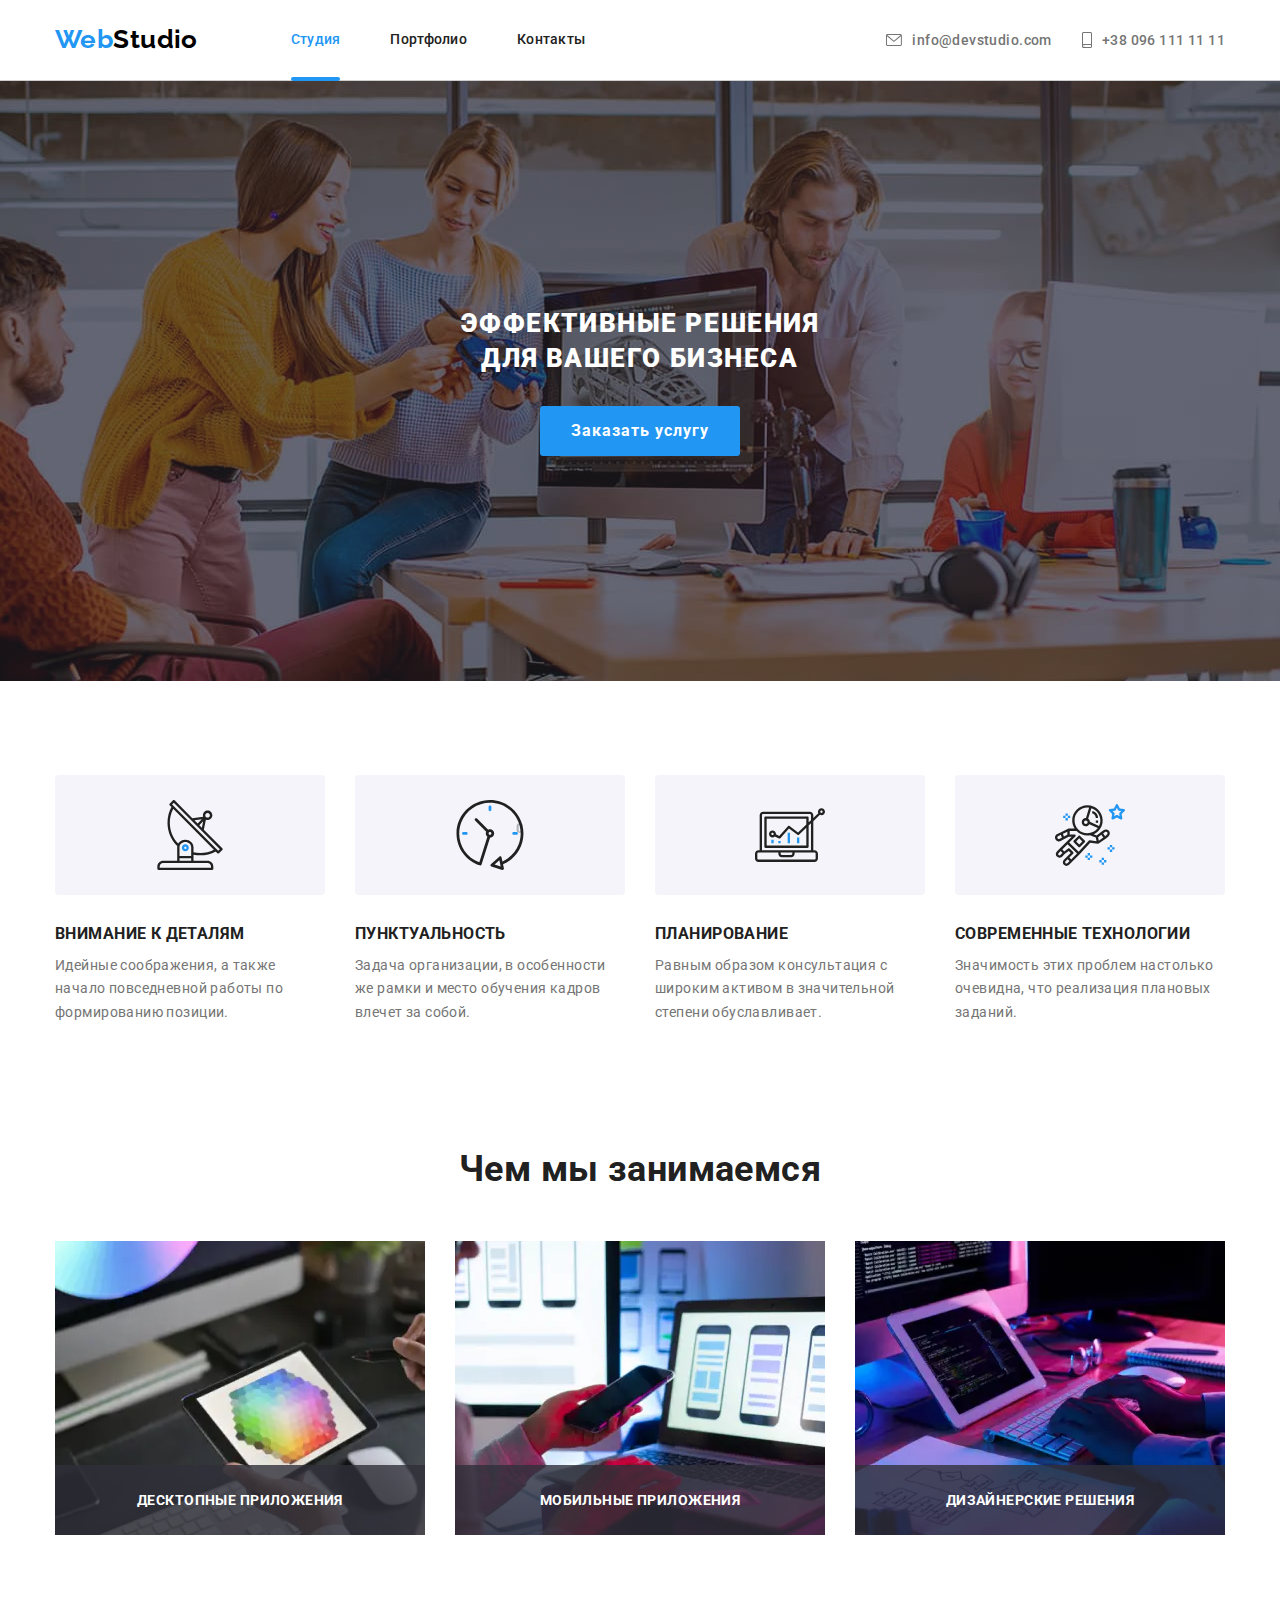
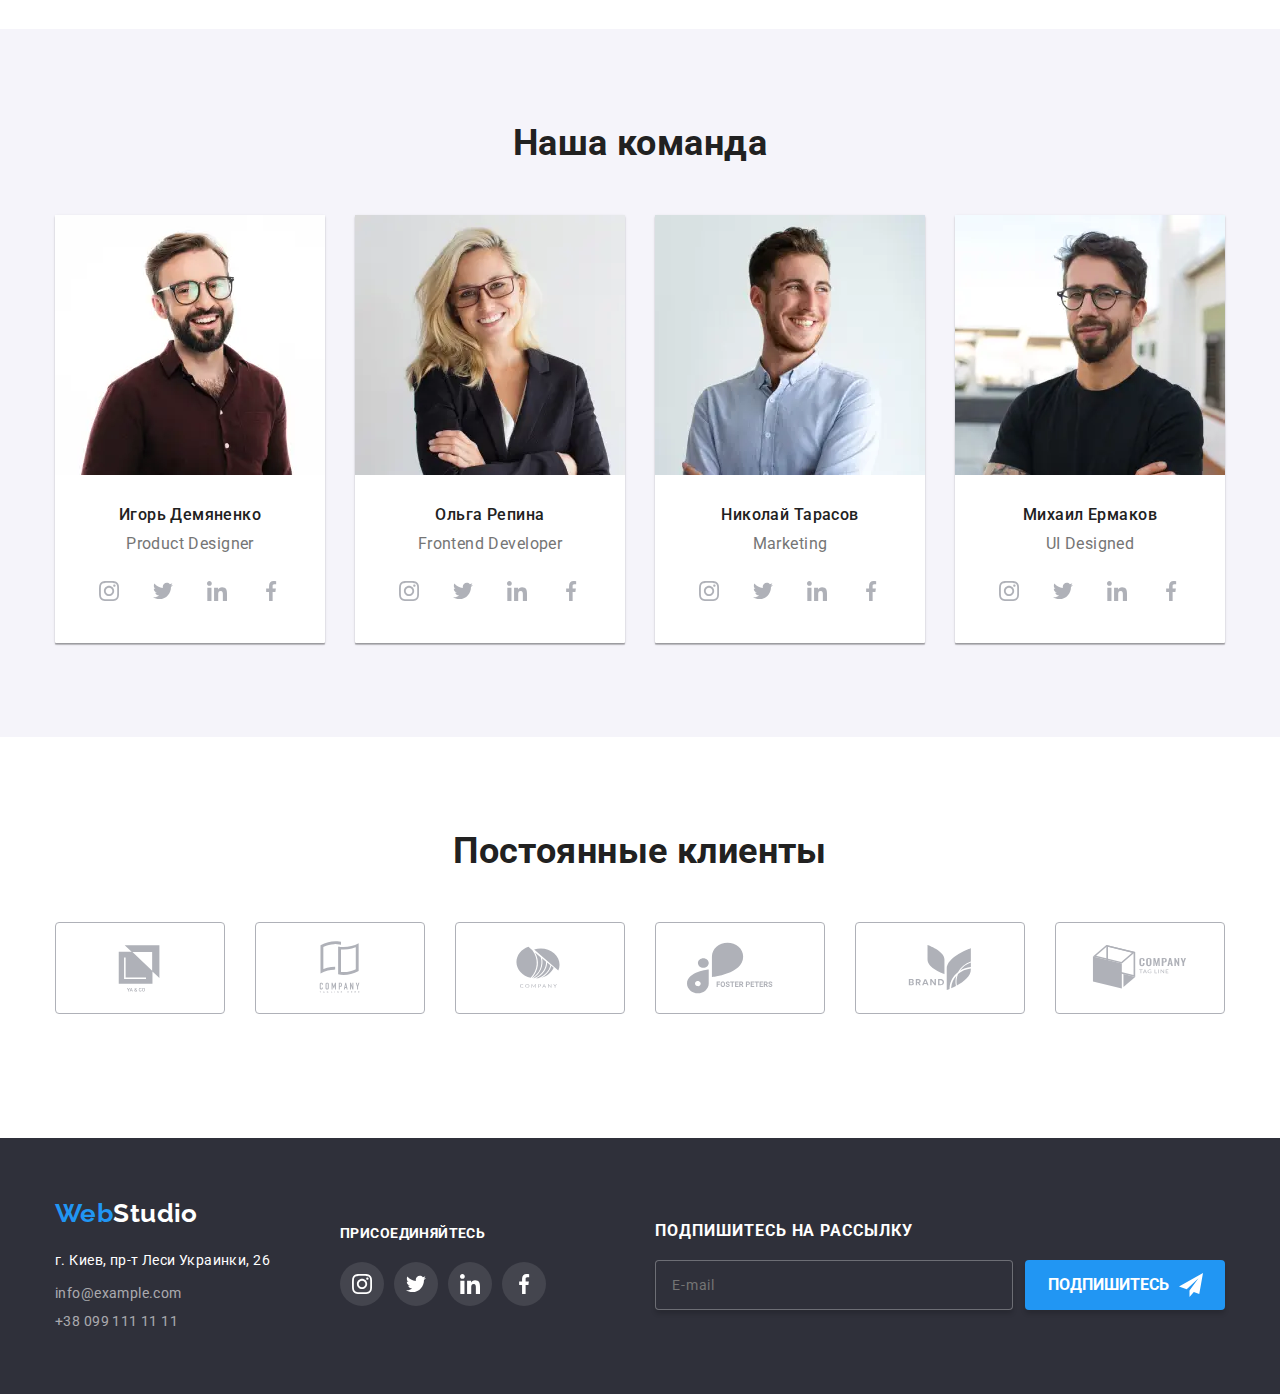
==== commit a0ad5c0d: "wertfg" ====
--- a/index.html
+++ b/index.html
@@ -58,7 +58,7 @@
                     </button>
                 </div>
                 <ul class="mobile-menu__nav-list list">
-                    <li class="mobile-menu__nav-item"><a class="mobile-menu_nav link" href="./index.html">Студия</a></li>
+                    <li class="mobile-menu__nav-item"><a class="mobile-menu_nav menucurrent link" href="./index.html">Студия</a></li>
                     <li class="mobile-menu__nav-item"><a class="mobile-menu_nav link" href="./portfolio.html">Портфолио</a></li>
                     <li class="mobile-menu__nav-item"><a class="mobile-menu_nav link" href="">Контакты</a></li>
                 </ul>
@@ -140,7 +140,15 @@
                 <ul class="business__list list">
                     <li class="business__item">
                         <div class="business__img-cover">
-                            <img src="./images/box1.jpg" alt="разработка" width="370">
+                            <picture>
+                                <source
+                                    srcset="./images/image/occupation/img1.webp 1x, ./images/image/occupation/img1.webp 2x"
+                                    media="(min-width:1200px)" type="image/webp">
+                                <source
+                                    srcset="./images/image/occupation/img1.jpg 1x, ./images/image/occupation/img1.jpg 2x"
+                                    media="(min-width:1200px)">
+                                <img src="#" alt="Технокряк">
+                            </picture>
                         <p class="business__description">
                             десктопные приложения
                         </p>
@@ -148,7 +156,15 @@
                     </li>
                     <li class="business__item">
                         <div class="business__img-cover">
-                            <img src="./images/box2.jpg" alt="адаптация" width="370">
+                            <picture>
+                                <source
+                                    srcset="./images/image/occupation/img2.webp 1x, ./images/image/occupation/img2.webp 2x"
+                                    media="(min-width:1200px)" type="image/webp">
+                                <source
+                                    srcset="./images/image/occupation/img2.jpg 1x, ./images/image/occupation/img2.jpg 2x"
+                                    media="(min-width:1200px)">
+                                <img src="#" alt="Технокряк">
+                            </picture>
                         <p class="business__description">
                             мобильные приложения
                         </p> 
@@ -156,7 +172,15 @@
                     </li>
                     <li class="business__item">
                         <div class="business__img-cover">
-                            <img src="./images/box3.jpg" alt="дизайн" width="370">
+                            <picture>
+                                <source
+                                    srcset="./images/image/occupation/img3.webp 1x, ./images/image/occupation/img3.webp 2x"
+                                    media="(min-width:1200px)" type="image/webp">
+                                <source
+                                    srcset="./images/image/occupation/img3.jpg 1x, ./images/image/occupation/img3.jpg 2x"
+                                    media="(min-width:1200px)">
+                                <img src="#" alt="Технокряк">
+                            </picture>
                         <p class="business__description">
                             дизайнерские решения
                         </p>
--- a/css/main.min.css
+++ b/css/main.min.css
@@ -1,2 +1,2 @@
-:root{--primary-text-color: #757575;--title-text-color: #212121;--accent-text-color: #2196f3;--logo-web-color: #2196f3;--logo-studio-color: #000000;--white-color-text: #ffffff;--alternative-bgc: #2f303a;--secondary-bcg: #f5f4fa;--footer-contact: rgba(255, 255, 255, 0.6);--icon-color: #afb1b8;--timing-function: cubic-bezier(0.4, 0, 0.2, 1);--duration-time: 250ms}.link{text-decoration:none}body{font-family:Roboto, sans-serif;color:var(--primary-text-color);letter-spacing:0.03em;font-size:14px;padding:0}h1,h2,h3,p{margin:0}.list{list-style:none;padding:0;margin:0}img{display:block}.visually-hidden{position:absolute;width:1px;height:1px;margin:-1px;border:0px;padding:0px;white-space:nowrap;clip-path:inset(100%);clip:rect(0 0 0 0);overflow:hidden}.section{padding-top:30px;padding-bottom:30px;width:100%}@media screen and (min-width: 768px){.section{padding-top:60px;padding-bottom:60px}}@media screen and (min-width: 1200px){.section{padding-top:94px;padding-bottom:94px}}.container{margin-left:auto;margin-right:auto;padding-left:15px;padding-right:15px;width:480px}@media screen and (max-width: 767px){.container{width:480px;margin-left:auto;margin-right:auto}}@media screen and (min-width: 768px){.container{width:768px;margin:0 auto;padding-right:15px;padding-left:15px}}@media screen and (min-width: 1200px){.container{width:1200px;margin:0 auto;margin-left:auto;margin-right:auto}}.header__logo{display:flex;font-family:raleway, sans-serif;font-weight:700;font-size:24px;line-height:31px;text-decoration:none;align-items:center}@media screen and (min-width: 768px){.header__logo{font-size:24px}}@media screen and (min-width: 1200px){.header__logo{font-size:26px}}.header__logo--web{color:var(--logo-web-color)}.header__logo--studio-dark{color:var(--logo-studio-color)}.footer__logo{display:flex;font-family:raleway, sans-serif;font-weight:700;font-size:24px;line-height:31px;text-decoration:none;align-items:center;justify-content:center}@media screen and (min-width: 768px){.footer__logo{font-size:24px}}@media screen and (min-width: 1200px){.footer__logo{font-size:26px}}.footer__logo--web{color:var(--logo-web-color)}.footer__logo--studio-light{color:var(--white-color-text)}.header__site-nav{display:flex;margin-left:93px;display:none}@media screen and (min-width: 768px){.header__site-nav{display:flex}}.header__nav{display:flex;align-items:center}.header__link{color:var(--title-text-color);font-weight:500;line-height:16px;letter-spacing:0.02em;line-height:1.14;padding-bottom:32px;padding-top:32px;display:block;transition-property:color;transition-duration:var(--duration-time);transition-timing-function:var(--timing-function)}.header__nav--item:not(:last-child){margin-right:50px}.header-container{display:flex;align-items:center;flex-direction:row}.header{border-bottom:1px solid #cecece}.header__contact{display:flex;text-align:center;margin-left:auto;display:none}@media screen and (min-width: 768px){.header__contact{display:flex;flex-wrap:wrap;margin-left:60px}}@media screen and (min-width: 1200px){.header__contact{margin-left:auto;align-items:center}}.header__link:hover,.header__link:focus{color:var(--accent-text-color)}.header__link--current{color:var(--accent-text-color);position:relative}.header__link--current::after{display:inline-block;position:absolute;content:'';background-color:var(--accent-text-color);width:100%;height:4px;bottom:-1px;left:0px;border-radius:2px}.header__contact-icon-mail{margin-right:10px;fill:var(--primary-text-color);transition-property:fill;transition-duration:var(--duration-time);transition-timing-function:var(--timing-function)}.header__mail--link:hover>.header__contact-icon-mail,.header__mail--link:focus>.header__contact-icon-mail{fill:var(--accent-text-color)}.header__contact-icon-tell{margin-right:10px;fill:var(--primary-text-color);transition-property:fill;transition-duration:var(--duration-time);transition-timing-function:var(--timing-function)}.header__tell--link:hover>.header__contact-icon-tell,.header__tell--link:focus>.header__contact-icon-tell{fill:var(--accent-text-color)}.header__mail--link{display:flex;align-items:center;justify-content:center;font-weight:500;color:var(--primary-text-color);transition-property:color;transition-duration:var(--duration-time);transition-timing-function:var(--timing-function)}.header__mail--link:focus,.header__mail--link:hover{color:var(--accent-text-color)}@media screen and (min-width: 768px){.header__mail{margin-bottom:10px}}@media screen and (min-width: 1200px){.header__mail{margin-right:30px;margin-bottom:0}}.header__tell--link{display:flex;align-items:center;justify-content:center;font-weight:500;color:var(--primary-text-color);transition-property:color;transition-duration:var(--duration-time);transition-timing-function:var(--timing-function)}.header__tell--link:focus,.header__tell--link:hover{color:var(--accent-text-color)}.burger{background-color:transparent;border:none;padding:0;line-height:0;margin-left:auto;margin-top:10px;margin-bottom:10px}@media screen and (min-width: 768px){.burger{display:none}}.burger-button{line-height:0;padding:0;margin:0;height:40px;fill:#000000;transition:fill;transition-duration:var(--duration-time);transition-timing-function:var(--timing-function)}.burger:focus .burger-button,.burger:hover .burger-button{fill:var(--accent-text-color)}.mobile-menu_close{background-color:transparent;border:none;height:40px;width:40px;padding:0}.mobile-menu_nav{color:var(--title-text-color);font-weight:500;font-size:40px;line-height:1.18;transform:color;transition-duration:var(--duration-time);transition-timing-function:var(--timing-function)}.mobile-menu_nav:hover,.mobile-menu_nav:focus{color:var(--accent-text-color)}.mobile-menu_contact-tell{font-size:34px;font-weight:500;line-height:1.18;color:var(--accent-text-color)}.mobile-menu_contact-mail{font-size:24px;font-weight:500;line-height:1.18;color:var(--primary-text-color)}.mobile-menu_social-media{font-size:18px;font-weight:500;line-height:1.22;color:var(--accent-text-color);padding:10px 20px}.mobile-menu_social-list{display:flex;margin-top:64px}.mobile-menu_social-media-item:not(:last-child){border-right:1px solid rgba(33,33,33,0.2)}.mobile-menu_close-icon{height:40px;fill:#000000;transition:fill;transition-duration:var(--duration-time);transition-timing-function:var(--timing-function)}.mobile-menu_close:hover .mobile-menu_close-icon{fill:var(--accent-text-color)}.mobile-menu.is-open{transform:translateY(0%)}.mobile-menu{position:fixed;top:0;left:0;width:100vw;height:100vh;background-color:var(--white-color-text);transform:translateY(-100%);transition:transform 500ms linear;margin-left:auto;margin-right:auto;z-index:100}.mobile-menu_container{position:relative;width:480px;display:flex;flex-direction:column;height:100%;padding-bottom:48px}.close-wrapper{display:flex;flex-direction:row-reverse}.mobile-menu__nav-item:not(:last-child){margin-bottom:32px}.mobile-menu__nav-list{margin-bottom:auto}.mobile-menu__formargin{margin-top:32px}.hero{background-image:linear-gradient(rgba(47,48,58,0.4), rgba(47,48,58,0.4)),url("../images/hero-bc-mobile.jpg");text-align:center;display:flex;align-items:center;height:400px;width:480px;padding-top:118px;padding-bottom:118px;background-repeat:no-repeat;background-position:50% 50%;margin:0 auto;overflow-x:hidden}@media screen and (min-width: 768px){.hero{background-image:linear-gradient(rgba(47,48,58,0.4), rgba(47,48,58,0.4)),url("../images/hero-bc-tablet.jpg");width:768px}}@media screen and (min-width: 1200px){.hero{background-image:linear-gradient(rgba(47,48,58,0.4), rgba(47,48,58,0.4)),url("../images/hero-bc.jpg");width:1600px;height:600px}}.hero__title{color:var(--white-color-text);font-weight:900;font-size:26px;line-height:1.36;letter-spacing:0.06em;text-transform:uppercase;text-align:center;margin:0 auto;margin-bottom:30px;max-width:360px}.hero__button{background-color:var(--accent-text-color);color:var(--white-color-text);font-family:inherit;font-weight:700;letter-spacing:0.06em;font-size:16px;line-height:1.88;cursor:pointer;text-align:center;border-radius:3px;border:none;width:200px;height:50px;margin-right:auto;margin-left:auto;transition-property:background-color;transition-duration:var(--duration-time);transition-timing-function:var(--timing-function)}.hero__button:hover,.hero__button:focus{background-color:#188ce8}.section .section-title{font-weight:700;font-size:36px;line-height:1.16;color:var(--title-text-color);padding-top:0px;margin-top:0px;margin-bottom:50px}.features__title{color:var(--title-text-color);font-weight:700;line-height:1.14;margin-bottom:10px;text-transform:uppercase}.features{align-items:center}.features__list-item{width:450px;margin-left:auto;margin-right:auto}.features__list-item:not(:last-child){margin-bottom:30px}@media screen and (min-width: 768px){.features__list-item{width:354px;margin-right:30px;margin-bottom:30px}.features__list-item:nth-child(2n){margin-right:0}.features__list-item:nth-child(n+2){margin-bottom:0}}@media screen and (min-width: 1200px){.features__list-item{width:270px}.features__list-item:not(:last-child){margin-right:30px}}@media screen and (min-width: 768px){.features__list{display:flex;flex-wrap:wrap}}@media screen and (min-width: 1200px){.features__list{margin-right:auto;margin-left:auto}}.features__description{font-weight:400;line-height:1.7;margin-top:0px;margin-bottom:0px}.features__icon-div{background-color:var(--secondary-bcg);border-radius:4px;margin-bottom:30px;display:flex;height:120px;justify-content:center;align-items:center}@media screen and (min-width: 1200px){.section.features{padding-bottom:0}}@media screen and (max-width: 1199px){.business{display:none}}.business__description{display:flex;text-transform:uppercase;color:var(--white-color-text);background-color:rgba(47,48,58,0.8);width:100%;height:70px;position:absolute;bottom:0px;justify-content:center;align-items:center;font-weight:700}.business__list{display:flex}.business__img-cover{position:relative}.business__title{display:flex;justify-content:center}.business__item{margin-right:30px;width:370px}.business__item:nth-child(3n){margin-right:0px}.our-team{background-color:var(--secondary-bcg)}.our-team__section-title{display:flex;margin-bottom:50px;justify-content:center}.our-team__team-name{color:var(--title-text-color);font-size:16px;line-height:1.19;font-weight:500;margin-bottom:10px}.our-team__position{font-size:16px;font-weight:400;line-height:1.19;margin:0px}.our-team__worker-box{background-color:var(--white-color-text);width:450px;text-align:center;border-radius:1px;box-shadow:0px 2px 1px rgba(0,0,0,0.2),0px 1px 1px rgba(0,0,0,0.14),0px 1px 3px rgba(0,0,0,0.12)}@media screen and (min-width: 768px){.our-team__worker-box{margin-bottom:30px;margin-right:30px;width:354px}.our-team__worker-box:last-child{margin-bottom:0;margin-right:0}.our-team__worker-box:nth-child(3){margin-bottom:0}.our-team__worker-box:nth-child(2n){margin-right:0}}@media screen and (min-width: 1200px){.our-team__worker-box{margin-bottom:0px;width:270px;margin-top:0;align-items:center}.our-team__worker-box:not(:last-child){margin-right:30px}}.our-team__worker-description{padding:30px 122px 24px 122px;display:flex;flex-direction:column}@media screen and (min-width: 768px){.our-team__worker-description{padding:30px 74px 24px 74px}}@media screen and (min-width: 1200px){.our-team__worker-description{padding:30px 32px}}.our-team__social-icon{fill:var(--icon-color);transition-duration:var(--duration-time);transition-timing-function:var(--timing-function)}.our-team__social-media-link:hover>.our-team__social-icon,.our-team__social-media-link:focus>.our-team__social-icon{fill:var(--white-color-text)}.our-team__social-media-list{display:flex;margin-top:16px;justify-content:space-between}.our-team__social-media-link{display:flex;width:44px;height:44px;border-radius:50%;justify-content:center;align-items:center;transition-property:background-color, color;transition-duration:var(--duration-time);transition-timing-function:var(--timing-function)}.our-team__social-media-link:hover,.our-team__social-media-link:focus{background-color:var(--accent-text-color)}.our-team__list{display:flex;flex-direction:column;flex-wrap:nowrap;align-items:center}@media screen and (min-width: 768px){.our-team__list{display:flex;flex-wrap:wrap;flex-direction:row}}@media screen and (min-width: 1200px){.our-team__list{flex-direction:row}}.clients__list{display:flex;flex-wrap:wrap;justify-content:center}.clients__section-title{display:flex;justify-content:center}@media screen and (max-width: 767px){.clients__item{margin-right:30px;margin-bottom:30px}.clients__item:last-child{margin-right:0;margin-bottom:0}.clients__item:nth-child(2n){margin-right:0}.clients__item:nth-last-child(2-n){margin-bottom:0}}@media screen and (min-width: 768px){.clients__item{margin-right:30px}.clients__item:nth-child(3n){margin-right:0}.clients__item:nth-child(2){margin-bottom:30px}}@media screen and (min-width: 1200px){.clients__item{height:92px}.clients__item:not(:last-child){margin-right:30px}}.clients__icon{fill:var(--icon-color);transition-property:fill;transition-duration:var(--duration-time);transition-timing-function:var(--timing-function)}.clients__link:hover>.clients__icon,.clients__link:focus>.clients__icon{fill:var(--accent-text-color)}.clients__link{display:flex;width:210px;height:92px;border:1px solid var(--icon-color);justify-content:center;align-items:center;border-radius:4px;transition-property:border;transition-duration:var(--duration-time);transition-timing-function:var(--timing-function)}.clients__link:hover,.clients__link:focus{border:1px solid var(--accent-text-color);border-radius:4px;box-sizing:border-box}@media screen and (min-width: 768px){.clients__link{width:226px}}@media screen and (min-width: 1200px){.clients__link{width:170px}}.flex-footer{display:flex;flex-direction:column;align-items:center}@media screen and (min-width: 768px){.flex-footer{flex-direction:row;flex-wrap:wrap;justify-content:space-between;align-items:flex-start}}@media screen and (min-width: 1200px){.flex-footer{flex-wrap:nowrap;align-items:center}}.footer{background-color:var(--alternative-bgc);padding-top:60px;padding-bottom:60px}@media screen and (min-width: 1200px){.footer-nav{display:flex;flex-direction:column;align-items:flex-start}}.footer__logo{display:flex;font-family:raleway, sans-serif;font-weight:700;font-size:26px;line-height:31px;text-decoration:none;align-items:center}.footer__logo--web{color:var(--logo-web-color)}.footer__logo--studio-light{color:var(--white-color-text)}.contact-footer{margin-top:20px;text-align:center}@media screen and (min-width: 1200px){.contact-footer{text-align:left}}.contact-footer .mail,.contact-footer .tell{font-weight:400;color:var(--primary-text-color);line-height:1.7}.contact-footer .mail{color:var(--footer-contact);transition-property:color;transition-duration:var(--duration-time);transition-timing-function:var(--timing-function)}.contact-footer .mail:hover,.contact-footer .mail:focus{color:var(--accent-text-color)}.mail-list{margin-bottom:4px}.adress-list{margin-bottom:9px}.contact-footer .tell{color:var(--footer-contact);transition-property:color;transition-duration:var(--duration-time);transition-timing-function:var(--timing-function)}.contact-footer .tell:hover,.contact-footer .tell:focus{color:var(--accent-text-color)}.footer-adress{margin-bottom:9px}.adress{color:var(--white-color-text);font-style:normal;line-height:1.7;font-weight:400}.join{text-align:center;margin-top:60px}@media screen and (min-width: 768px){.join{margin-top:0}}@media screen and (min-width: 1200px){.join{text-align:left;margin-left:70px}}.join-list{display:flex;margin-top:20px}.join-item:not(:last-child){margin-right:10px}.join-link{display:flex;width:44px;height:44px;border-radius:50%;background-color:rgba(255,255,255,0.1);align-items:center;justify-content:center;transition-property:background-color;transition-duration:var(--duration-time);transition-timing-function:var(--timing-function)}.join-link:hover,.join-link:focus{background-color:var(--accent-text-color)}.join-title{color:var(--white-color-text);text-transform:uppercase;font-weight:700;font-size:14px;line-height:1.14;letter-spacing:0.03em}.social-icon-footer{fill:var(--white-color-text)}.button-form{background-color:var(--accent-text-color);border-radius:4px;width:200px;height:50px;border:none;text-align:center;box-shadow:0px 4px 4px 0px rgba(0,0,0,0.15);display:flex;align-items:center;justify-content:center;cursor:pointer;margin-top:20px;transition-property:background-color;transition-duration:var(--duration-time);transition-timing-function:var(--timing-function)}.button-form:focus,.button-form:hover{background-color:#188ce8}@media screen and (min-width: 1200px){.button-form{margin-top:0;margin-left:12px}}.form-subscribe{text-align:center;margin-top:60px}@media screen and (min-width: 768px){.form-subscribe{margin-left:auto;margin-right:auto}}@media screen and (min-width: 1200px){.form-subscribe{margin-right:0;margin-top:0;justify-content:left;text-align:left}}.form-use{display:flex;flex-direction:column;justify-content:center;align-items:center}@media screen and (min-width: 1200px){.form-use{flex-direction:row;align-items:center}}.form-button-text{font-size:16px;font-weight:700;font-family:roboto, sans-serif;text-transform:uppercase;color:var(--white-color-text)}.footer-form-title{text-transform:uppercase;color:var(--white-color-text);font-weight:700;margin-bottom:20px;font-weight:700;font-size:16px;letter-spacing:0.06em}.footer-form{border:1px solid rgba(255,255,255,0.3);box-shadow:0px 4px 4px 0px rgba(0,0,0,0.15);border-radius:4px;height:50px;width:450px;background-color:var(--alternative-bgc);padding-left:16px;color:var(--white-color-text);letter-spacing:0.06em}@media screen and (min-width: 1200px){.footer-form{width:358px}}.icon-subscribe{margin-left:10px}.examples-list{display:flex;flex-wrap:wrap}.filter .button{background-color:var(--secondary-bcg);color:var(--logo-studio-color);font-size:16px;font-weight:500;line-height:1.62;text-align:center;font-family:inherit;cursor:pointer;padding:6px 22px;border-radius:3px;border-style:none;transition-property:background-color, color, box-shadow;transition-duration:var(--duration-time);transition-timing-function:var(--timing-function)}.filter .button:hover,.filter .button:focus{color:var(--white-color-text);background-color:var(--accent-text-color);box-shadow:0px 2px 2px 0px rgba(0,0,0,0.12),0px 1px 2px 0px rgba(0,0,0,0.08),0px 3px 1px 0px rgba(0,0,0,0.1)}.examples .title-examples{color:#000000;font-size:18px;line-height:2;font-weight:700;margin:0px;margin-bottom:4px}.examples-item .description{font-size:16px;line-height:1.88;font-weight:400;color:var(--primary-text-color);margin-top:0px}.examples-item:not(:last-child){margin-bottom:30px}@media screen and (min-width: 768px){.examples-item{margin-right:30px}.examples-item:nth-child(2n){margin-right:0}}@media screen and (min-width: 768px) and (min-width: 1200px){.examples-item{margin-right:30px}.examples-item:nth-last-child(n+4){margin-bottom:30px}.examples-item:nth-child(3n){margin-right:0px}}.item-description{width:322px;border-right:1px solid #eeeeee;border-left:1px solid #eeeeee;border-bottom:1px solid #eeeeee;border-top:0px;padding-top:20px;padding-bottom:20px;width:450px;padding-left:24px;padding-right:24px;overflow:hidden}@media screen and (min-width: 768px){.item-description{width:354px}}.item-description .title{margin-bottom:4px;color:var(--logo-studio-color)}.anim-link{display:block;transition-property:box-shadow;transition-duration:var(--duration-time);transition-timing-function:var(--timing-function)}.anim-link:hover,.anim-link:focus{box-shadow:0px 2px 2px 0px rgba(0,0,0,0.12),0px 1px 2px 0px rgba(0,0,0,0.08),0px 3px 1px 0px rgba(0,0,0,0.1)}.filter{display:flex;margin-bottom:50px;flex-wrap:wrap}@media screen and (min-width: 768px){.filter{justify-content:center}}.button-list{margin-right:8px}.button-list:last-child{margin-right:0}.button-list:nth-child(n-2){margin-bottom:15px}.examples-img-cover{position:relative;overflow:hidden}.anim-description{position:absolute;height:100%;width:100%;background-color:rgba(33,150,243,0.9);overflow:hidden;top:0;left:0;transform:translateY(100%);transition:var(--duration-time) var(--timing-function)}.anim-link:hover .anim-description,.anim-link:focus .anim-description{transform:translateY(0)}.anim-description-text{position:absolute;top:50%;left:50%;transform:translate(-50%, -50%);height:168px;width:322px;color:var(--white-color-text);font-size:18px;line-height:1.55;box-shadow:none}.backdrop{position:fixed;width:100%;height:100%;top:0;left:0;background-color:rgba(0,0,0,0.1);opacity:1;transition:opacity var(--duration-time) var(--timing-function)}.backdrop.is-hidden{opacity:0;pointer-events:none;visibility:hidden;transition-duration:var(--duration-time);transition-timing-function:var(--timing-function)}.backdrop.is-hidden .modal{transform:translate(-50%, -50%) scale(0.8)}.modal{position:absolute;top:50%;left:50%;transform:translate(-50%, -50%) scale(1);transition-duration:var(--duration-time);transition-timing-function:var(--timing-function);width:96%;padding:40px;background-color:var(--white-color-text)}@media screen and (min-width: 768px){.modal{width:460px}}@media screen and (min-width: 1200px){.modal{width:528px}}.modal-button{position:absolute;right:8px;top:8px}.modal-button .button{display:flex;align-items:center;justify-content:center;height:30px;width:30px;border-radius:50px;border:1px solid rgba(0,0,0,0.1);background-color:var(--white-color-text);cursor:pointer}.icon-close{fill:#000;transition-property:fill;transition-duration:var(--duration-time);transition-timing-function:var(--timing-function)}.modal-button .button:hover>.icon-close,.modal-button .button:focus>.icon-close{fill:var(--accent-text-color)}.modal-form{display:flex;flex-direction:column}.modal-form-title{color:#212121;font-size:20px;font-weight:700;letter-spacing:0.03em;text-align:center;margin-bottom:12px}.modal-form-input{width:100%;height:40px;border:1px solid rgba(33,33,33,0.2);border-radius:4px;padding-left:42px;margin-top:4px;outline:none;transition-property:border;transition-duration:var(--duration-time);transition-timing-function:var(--timing-function)}.modal-form-input:focus{border:1px solid var(--accent-text-color)}.icon-modal-form{position:absolute;bottom:9px;left:5px;transform:translateX(50%) translateY(50%);transition-property:fill;transition-duration:var(--duration-time);transition-timing-function:var(--timing-function)}.modal-form-input:focus+.icon-modal-form{fill:var(--accent-text-color)}.modal-form-label{margin-bottom:12px}.modal-input-wrapper{position:relative}.modal-input-message{width:100%;height:138px;border-radius:4px;border:1px solid rgba(33,33,33,0.2);margin-top:4px;margin-bottom:20px;padding:12px 16px;outline:none;resize:none;transition-property:border;transition-duration:var(--duration-time);transition-timing-function:var(--timing-function)}.modal-input-message:focus{border:1px solid var(--accent-text-color)}.modal-form-checkbox-label::before{display:block;content:'';width:15px;height:16px;border:2px solid var(--title-text-color);border-radius:1px;cursor:pointer;margin-right:7px}.modal-form-checkbox:checked+.modal-form-checkbox-label::before{background-image:url("../images/icon-check.svg");border:none}.modal-form-checkbox:focus+.modal-form-checkbox-label::before{outline:2px solid var(--accent-text-color)}.modal-form-checkbox-label{display:flex;justify-content:center;align-items:center;font-size:12px}@media screen and (min-width: 1200px){.modal-form-checkbox-label{font-size:14px}}.modal-input-button{margin-top:30px;background-color:var(--accent-text-color);color:white;text-align:center;font-weight:700;font-size:16px;letter-spacing:0.06em;width:200px;height:50px;border-radius:4px;border:none;margin-right:auto;margin-left:auto;cursor:pointer;transition-property:background-color;transition-duration:var(--duration-time);transition-timing-function:var(--timing-function)}.modal-input-button:focus,.modal-input-button:hover{background-color:#188ce8}.modal-checkbox-link{color:var(--accent-text-color)}
+:root{--primary-text-color: #757575;--title-text-color: #212121;--accent-text-color: #2196f3;--logo-web-color: #2196f3;--logo-studio-color: #000000;--white-color-text: #ffffff;--alternative-bgc: #2f303a;--secondary-bcg: #f5f4fa;--footer-contact: rgba(255, 255, 255, 0.6);--icon-color: #afb1b8;--timing-function: cubic-bezier(0.4, 0, 0.2, 1);--duration-time: 250ms}.link{text-decoration:none}body{font-family:Roboto, sans-serif;color:var(--primary-text-color);letter-spacing:0.03em;font-size:14px;padding:0}h1,h2,h3,p{margin:0}.list{list-style:none;padding:0;margin:0}img{display:block;width:100%;height:auto}.visually-hidden{position:absolute;width:1px;height:1px;margin:-1px;border:0px;padding:0px;white-space:nowrap;clip-path:inset(100%);clip:rect(0 0 0 0);overflow:hidden}.section{padding-top:30px;padding-bottom:30px;width:100%}@media screen and (min-width: 768px){.section{padding-top:60px;padding-bottom:60px}}@media screen and (min-width: 1200px){.section{padding-top:94px;padding-bottom:94px}}.container{margin-left:auto;margin-right:auto;padding-left:15px;padding-right:15px}@media screen and (max-width: 767px){.container{margin-left:auto;margin-right:auto}}@media screen and (min-width: 768px){.container{width:768px;margin:0 auto;padding-right:15px;padding-left:15px}}@media screen and (min-width: 1200px){.container{width:1200px;margin:0 auto;margin-left:auto;margin-right:auto}}.header__logo{display:flex;font-family:raleway, sans-serif;font-weight:700;font-size:24px;line-height:31px;text-decoration:none;align-items:center}@media screen and (min-width: 768px){.header__logo{font-size:24px}}@media screen and (min-width: 1200px){.header__logo{font-size:26px}}.header__logo--web{color:var(--logo-web-color)}.header__logo--studio-dark{color:var(--logo-studio-color)}.footer__logo{display:flex;font-family:raleway, sans-serif;font-weight:700;font-size:24px;line-height:31px;text-decoration:none;align-items:center;justify-content:center}@media screen and (min-width: 768px){.footer__logo{font-size:24px}}@media screen and (min-width: 1200px){.footer__logo{font-size:26px}}.footer__logo--web{color:var(--logo-web-color)}.footer__logo--studio-light{color:var(--white-color-text)}.header__site-nav{display:flex;margin-left:93px;display:none}@media screen and (min-width: 768px){.header__site-nav{display:flex}}.header__nav{display:flex;align-items:center}.header__link{color:var(--title-text-color);font-weight:500;line-height:16px;letter-spacing:0.02em;line-height:1.14;padding-bottom:32px;padding-top:32px;display:block;transition-property:color;transition-duration:var(--duration-time);transition-timing-function:var(--timing-function)}.header__nav--item:not(:last-child){margin-right:50px}.header-container{display:flex;align-items:center;flex-direction:row}.header{border-bottom:1px solid #cecece}.header__contact{display:flex;text-align:center;margin-left:auto;display:none}@media screen and (min-width: 768px){.header__contact{display:flex;flex-wrap:wrap;margin-left:60px}}@media screen and (min-width: 1200px){.header__contact{margin-left:auto;align-items:center}}.header__link:hover,.header__link:focus{color:var(--accent-text-color)}.header__link--current{color:var(--accent-text-color);position:relative}.header__link--current::after{display:inline-block;position:absolute;content:'';background-color:var(--accent-text-color);width:100%;height:4px;bottom:-1px;left:0px;border-radius:2px}.header__contact-icon-mail{margin-right:10px;fill:var(--primary-text-color);transition-property:fill;transition-duration:var(--duration-time);transition-timing-function:var(--timing-function)}.header__mail--link:hover>.header__contact-icon-mail,.header__mail--link:focus>.header__contact-icon-mail{fill:var(--accent-text-color)}.header__contact-icon-tell{margin-right:10px;fill:var(--primary-text-color);transition-property:fill;transition-duration:var(--duration-time);transition-timing-function:var(--timing-function)}.header__tell--link:hover>.header__contact-icon-tell,.header__tell--link:focus>.header__contact-icon-tell{fill:var(--accent-text-color)}.header__mail--link{display:flex;align-items:center;justify-content:center;font-weight:500;color:var(--primary-text-color);transition-property:color;transition-duration:var(--duration-time);transition-timing-function:var(--timing-function)}.header__mail--link:focus,.header__mail--link:hover{color:var(--accent-text-color)}@media screen and (min-width: 768px){.header__mail{margin-bottom:10px}}@media screen and (min-width: 1200px){.header__mail{margin-right:30px;margin-bottom:0}}.header__tell--link{display:flex;align-items:center;justify-content:center;font-weight:500;color:var(--primary-text-color);transition-property:color;transition-duration:var(--duration-time);transition-timing-function:var(--timing-function)}.header__tell--link:focus,.header__tell--link:hover{color:var(--accent-text-color)}.burger{background-color:transparent;border:none;padding:0;line-height:0;margin-left:auto;margin-top:10px;margin-bottom:10px}@media screen and (min-width: 768px){.burger{display:none}}.burger-button{line-height:0;padding:0;margin:0;height:40px;fill:#000000;transition:fill;transition-duration:var(--duration-time);transition-timing-function:var(--timing-function)}.burger:focus .burger-button,.burger:hover .burger-button{fill:var(--accent-text-color)}.mobile-menu_close{background-color:transparent;border:none;height:40px;width:40px;padding:0}.mobile-menu_nav{color:var(--title-text-color);font-weight:500;font-size:40px;line-height:1.18;transform:color;transition-duration:var(--duration-time);transition-timing-function:var(--timing-function)}.mobile-menu_nav:hover,.mobile-menu_nav:focus{color:var(--accent-text-color)}.mobile-menu_contact-tell{font-size:34px;font-weight:500;line-height:1.18;color:var(--accent-text-color)}.mobile-menu_contact-mail{font-size:24px;font-weight:500;line-height:1.18;color:var(--primary-text-color)}.mobile-menu_social-media{font-size:11px;font-weight:500;line-height:1.22;color:var(--accent-text-color);padding:5px 10px}.mobile-menu_social-list{display:flex;margin-top:64px}.mobile-menu_social-media-item:not(:last-child){border-right:1px solid rgba(33,33,33,0.2)}.mobile-menu_close-icon{height:40px;fill:#000000;transition:fill;transition-duration:var(--duration-time);transition-timing-function:var(--timing-function)}.mobile-menu_close:hover .mobile-menu_close-icon{fill:var(--accent-text-color)}.mobile-menu.is-open{transform:translateY(0%)}.mobile-menu{position:fixed;top:0;left:0;width:100vw;height:100vh;background-color:var(--white-color-text);transform:translateY(-100%);transition:transform 500ms linear;margin-left:auto;margin-right:auto;z-index:100}.mobile-menu_container{position:relative;display:flex;flex-direction:column;height:100%;padding-bottom:48px}.close-wrapper{display:flex;flex-direction:row-reverse}.mobile-menu__nav-item:not(:last-child){margin-bottom:32px}.mobile-menu__nav-list{margin-bottom:auto}.mobile-menu__formargin{margin-top:32px}.menucurrent{color:var(--accent-text-color)}.hero{background-image:linear-gradient(rgba(47,48,58,0.4), rgba(47,48,58,0.4)),url("../images/hero-bc-mobile.jpg");text-align:center;display:flex;align-items:center;height:400px;width:100%;padding-top:118px;padding-bottom:118px;background-repeat:no-repeat;background-position:50% 50%;margin:0 auto;background-size:cover}@media screen and (min-device-pixel-ratio: 2) and (max-width: 767px){.hero{background-image:linear-gradient(rgba(47,48,58,0.4), rgba(47,48,58,0.4)),url("/images/image/hero/header-img-mobile@2x.jpg");width:100%}}@media screen and (min-width: 768px){.hero{background-image:linear-gradient(rgba(47,48,58,0.4), rgba(47,48,58,0.4)),url("/images/image/hero/header-img-tablet.jpg");width:100%}}@media screen and (min-device-pixel-ratio: 2) and (min-width: 767px){.hero{background-image:linear-gradient(rgba(47,48,58,0.4), rgba(47,48,58,0.4)),url("/images/image/hero/header-img-tablet@2x.jpg");width:100%}}@media screen and (min-width: 1200px){.hero{background-image:linear-gradient(rgba(47,48,58,0.4), rgba(47,48,58,0.4)),url("../images/hero-bc.jpg");max-width:1600px;height:600px}}@media screen and (min-device-pixel-ratio: 2) and (min-width: 767px){.hero{background-image:linear-gradient(rgba(47,48,58,0.4), rgba(47,48,58,0.4)),url("/images/image/hero/header-img-desktop@2x.jpg");width:100%}}.hero__title{color:var(--white-color-text);font-weight:900;font-size:26px;line-height:1.36;letter-spacing:0.06em;text-transform:uppercase;text-align:center;margin:0 auto;margin-bottom:30px;max-width:360px}.hero__button{background-color:var(--accent-text-color);color:var(--white-color-text);font-family:inherit;font-weight:700;letter-spacing:0.06em;font-size:16px;line-height:1.88;cursor:pointer;text-align:center;border-radius:3px;border:none;width:200px;height:50px;margin-right:auto;margin-left:auto;transition-property:background-color;transition-duration:var(--duration-time);transition-timing-function:var(--timing-function)}.hero__button:hover,.hero__button:focus{background-color:#188ce8}.section .section-title{font-weight:700;font-size:36px;line-height:1.16;color:var(--title-text-color);padding-top:0px;margin-top:0px;margin-bottom:50px}.features__title{color:var(--title-text-color);font-weight:700;line-height:1.14;margin-bottom:10px;text-transform:uppercase;display:flex;justify-content:center}@media screen and (min-width: 768px){.features__title{justify-content:start}}@media screen and (min-width: 1200px){.features__title{justify-content:start}}.features{align-items:center}.features__list-item{margin-left:auto;margin-right:auto}.features__list-item:not(:last-child){margin-bottom:30px}@media screen and (min-width: 768px){.features__list-item{width:354px;margin-right:30px;margin-bottom:30px}.features__list-item:nth-child(2n){margin-right:0}.features__list-item:nth-child(n+2){margin-bottom:0}}@media screen and (min-width: 1200px){.features__list-item{width:270px}.features__list-item:not(:last-child){margin-right:30px}}@media screen and (min-width: 768px){.features__list{display:flex;flex-wrap:wrap}}@media screen and (min-width: 1200px){.features__list{margin-right:auto;margin-left:auto}}.features__description{font-weight:400;line-height:1.7;margin-top:0px;margin-bottom:0px}.features__icon-div{background-color:var(--secondary-bcg);border-radius:4px;margin-bottom:30px;display:flex;height:120px;justify-content:center;align-items:center}@media screen and (min-width: 1200px){.section.features{padding-bottom:0}}@media screen and (max-width: 1199px){.business{display:none}}.business__description{display:flex;text-transform:uppercase;color:var(--white-color-text);background-color:rgba(47,48,58,0.8);width:100%;height:70px;position:absolute;bottom:0px;justify-content:center;align-items:center;font-weight:700}.business__list{display:flex}.business__img-cover{position:relative}.business__title{display:flex;justify-content:center}.business__item{margin-right:30px;width:370px}.business__item:nth-child(3n){margin-right:0px}.our-team{background-color:var(--secondary-bcg)}.our-team__section-title{display:flex;margin-bottom:50px;justify-content:center}.our-team__team-name{color:var(--title-text-color);font-size:16px;line-height:1.19;font-weight:500;margin-bottom:10px}.our-team__position{font-size:16px;font-weight:400;line-height:1.19;margin:0px}.our-team__worker-box{background-color:var(--white-color-text);text-align:center;border-radius:1px;box-shadow:0px 2px 1px rgba(0,0,0,0.2),0px 1px 1px rgba(0,0,0,0.14),0px 1px 3px rgba(0,0,0,0.12)}@media screen and (max-width: 486px){.our-team__worker-box:not(:last-child){margin-bottom:30px}}@media screen and (min-width: 768px) and (max-width: 1199px){.our-team__worker-box{margin-bottom:30px;margin-right:30px;width:354px}.our-team__worker-box:last-child{margin-bottom:0;margin-right:0}.our-team__worker-box:nth-child(3){margin-bottom:0}.our-team__worker-box:nth-child(2n){margin-right:0}}@media screen and (min-width: 1200px){.our-team__worker-box:not(:last-child){margin-right:30px}}.our-team__worker-description{padding-top:30px;padding-bottom:24px;display:flex;flex-direction:column}@media screen and (min-width: 768px){.our-team__worker-description{padding:30px 74px 24px 74px}}@media screen and (min-width: 1200px){.our-team__worker-description{padding:30px 32px}}.our-team__social-icon{fill:var(--icon-color);transition-duration:var(--duration-time);transition-timing-function:var(--timing-function)}.our-team__social-media-link:hover>.our-team__social-icon,.our-team__social-media-link:focus>.our-team__social-icon{fill:var(--white-color-text)}.our-team__social-media-list{display:flex;margin-top:16px;justify-content:space-between}.our-team__social-media-link{display:flex;width:44px;height:44px;border-radius:50%;justify-content:center;align-items:center;transition-property:background-color, color;transition-duration:var(--duration-time);transition-timing-function:var(--timing-function)}.our-team__social-media-link:hover,.our-team__social-media-link:focus{background-color:var(--accent-text-color)}.our-team__list{display:flex;flex-direction:column;flex-wrap:nowrap;align-items:center}@media screen and (min-width: 768px){.our-team__list{display:flex;flex-wrap:wrap;flex-direction:row}}@media screen and (min-width: 1200px){.our-team__list{flex-direction:row}}.clients__list{display:flex;flex-wrap:wrap;justify-content:center}.clients__section-title{display:flex;justify-content:center}@media screen and (max-width: 767px){.clients__item{margin-right:30px;margin-bottom:30px;width:calc(100% / 2 - 15px)}.clients__item:last-child{margin-right:0;margin-bottom:0}.clients__item:nth-child(2n){margin-right:0}.clients__item:nth-last-child(2-n){margin-bottom:0}}@media screen and (min-width: 768px){.clients__item{margin-right:30px}.clients__item:nth-child(3n){margin-right:0}.clients__item:nth-child(2){margin-bottom:30px}}@media screen and (min-width: 1200px){.clients__item{height:92px}.clients__item:not(:last-child){margin-right:30px}}.clients__icon{fill:var(--icon-color);transition-property:fill;transition-duration:var(--duration-time);transition-timing-function:var(--timing-function)}.clients__link:hover>.clients__icon,.clients__link:focus>.clients__icon{fill:var(--accent-text-color)}.clients__link{display:flex;height:92px;border:1px solid var(--icon-color);justify-content:center;align-items:center;border-radius:4px;transition-property:border;transition-duration:var(--duration-time);transition-timing-function:var(--timing-function)}.clients__link:hover,.clients__link:focus{border:1px solid var(--accent-text-color);border-radius:4px;box-sizing:border-box}@media screen and (min-width: 768px){.clients__link{width:226px}}@media screen and (min-width: 1200px){.clients__link{width:170px}}.flex-footer{display:flex;flex-direction:column;align-items:center}@media screen and (min-width: 768px){.flex-footer{flex-wrap:wrap;justify-content:space-around;flex-direction:row;align-items:baseline}}@media screen and (min-width: 1200px){.flex-footer{flex-wrap:nowrap;align-items:center}}.footer{background-color:var(--alternative-bgc);padding-top:60px;padding-bottom:60px}@media screen and (min-width: 1200px){.footer-nav{display:flex;flex-direction:column;align-items:flex-start}}.footer__logo{display:flex;font-family:raleway, sans-serif;font-weight:700;font-size:26px;line-height:31px;text-decoration:none;align-items:center}.footer__logo--web{color:var(--logo-web-color)}.footer__logo--studio-light{color:var(--white-color-text)}.contact-footer{margin-top:20px;text-align:center}@media screen and (min-width: 1200px){.contact-footer{text-align:left}}.contact-footer .mail,.contact-footer .tell{font-weight:400;color:var(--primary-text-color);line-height:1.7}.contact-footer .mail{color:var(--footer-contact);transition-property:color;transition-duration:var(--duration-time);transition-timing-function:var(--timing-function)}.contact-footer .mail:hover,.contact-footer .mail:focus{color:var(--accent-text-color)}.mail-list{margin-bottom:4px}.adress-list{margin-bottom:9px}.contact-footer .tell{color:var(--footer-contact);transition-property:color;transition-duration:var(--duration-time);transition-timing-function:var(--timing-function)}.contact-footer .tell:hover,.contact-footer .tell:focus{color:var(--accent-text-color)}.footer-adress{margin-bottom:9px}.adress{color:var(--white-color-text);font-style:normal;line-height:1.7;font-weight:400}.join{text-align:center;margin-top:60px}@media screen and (min-width: 768px){.join{margin-top:0}}@media screen and (min-width: 1200px){.join{text-align:left;margin-left:70px}}.join-list{display:flex;margin-top:20px}.join-item:not(:last-child){margin-right:10px}.join-link{display:flex;width:44px;height:44px;border-radius:50%;background-color:rgba(255,255,255,0.1);align-items:center;justify-content:center;transition-property:background-color;transition-duration:var(--duration-time);transition-timing-function:var(--timing-function)}.join-link:hover,.join-link:focus{background-color:var(--accent-text-color)}.join-title{color:var(--white-color-text);text-transform:uppercase;font-weight:700;font-size:14px;line-height:1.14;letter-spacing:0.03em}.social-icon-footer{fill:var(--white-color-text)}.button-form{background-color:var(--accent-text-color);border-radius:4px;width:200px;height:50px;border:none;text-align:center;box-shadow:0px 4px 4px 0px rgba(0,0,0,0.15);display:flex;align-items:center;justify-content:center;cursor:pointer;margin-top:20px;transition-property:background-color;transition-duration:var(--duration-time);transition-timing-function:var(--timing-function)}.button-form:focus,.button-form:hover{background-color:#188ce8}@media screen and (min-width: 1200px){.button-form{margin-top:0;margin-left:12px}}.form-subscribe{text-align:center;margin-top:60px}@media screen and (min-width: 768px){.form-subscribe{margin-left:auto;margin-right:auto}}@media screen and (min-width: 1200px){.form-subscribe{margin-right:0;margin-top:0;justify-content:left;text-align:left}}.form-use{display:flex;flex-direction:column;justify-content:center;align-items:center}@media screen and (min-width: 1200px){.form-use{flex-direction:row;align-items:center}}.form-button-text{font-size:16px;font-weight:700;font-family:roboto, sans-serif;text-transform:uppercase;color:var(--white-color-text)}.footer-form-title{text-transform:uppercase;color:var(--white-color-text);font-weight:700;margin-bottom:20px;font-weight:700;font-size:16px;letter-spacing:0.06em}.footer-form{border:1px solid rgba(255,255,255,0.3);box-shadow:0px 4px 4px 0px rgba(0,0,0,0.15);border-radius:4px;height:50px;width:100%;background-color:var(--alternative-bgc);padding-left:16px;color:var(--white-color-text);letter-spacing:0.06em}@media screen and (min-width: 768px){.footer-form{width:450px}}@media screen and (min-width: 1200px){.footer-form{width:358px}}.icon-subscribe{margin-left:10px}.examples-list{display:flex;flex-wrap:wrap}.filter .button{background-color:var(--secondary-bcg);color:var(--logo-studio-color);font-size:16px;font-weight:500;line-height:1.62;text-align:center;font-family:inherit;cursor:pointer;padding:6px 22px;border-radius:3px;border-style:none;transition-property:background-color, color, box-shadow;transition-duration:var(--duration-time);transition-timing-function:var(--timing-function)}.filter .button:hover,.filter .button:focus{color:var(--white-color-text);background-color:var(--accent-text-color);box-shadow:0px 2px 2px 0px rgba(0,0,0,0.12),0px 1px 2px 0px rgba(0,0,0,0.08),0px 3px 1px 0px rgba(0,0,0,0.1)}.examples .title-examples{color:#000000;font-size:18px;line-height:2;font-weight:700;margin:0px;margin-bottom:4px}.examples-item .description{font-size:16px;line-height:1.88;font-weight:400;color:var(--primary-text-color);margin-top:0px}@media screen and (max-width: 767px){.examples-item:not(:last-child){margin-bottom:30px}}@media screen and (min-width: 768px) and (max-width: 1199px){.examples-item{margin-bottom:30px}.examples-item:not(:nth-child(2n)){margin-right:30px}}@media screen and (min-width: 1200px){.examples-item:not(:nth-child(3n)){margin-right:30px}.examples-item:not(:nth-last-child(-n+3)){margin-bottom:30px}}.item-description{border-right:1px solid #eeeeee;border-left:1px solid #eeeeee;border-bottom:1px solid #eeeeee;border-top:0px;padding-top:20px;padding-bottom:20px;padding-left:24px;padding-right:24px;overflow:hidden}@media screen and (min-width: 768px){.item-description{display:flex;flex-wrap:wrap;flex-direction:column;flex-grow:50}}.item-description .title{margin-bottom:4px;color:var(--logo-studio-color);flex-grow:2}.anim-link{display:block;transition-property:box-shadow;transition-duration:var(--duration-time);transition-timing-function:var(--timing-function)}.anim-link:hover,.anim-link:focus{box-shadow:0px 2px 2px 0px rgba(0,0,0,0.12),0px 1px 2px 0px rgba(0,0,0,0.08),0px 3px 1px 0px rgba(0,0,0,0.1)}.filter{display:flex;margin-bottom:50px;flex-wrap:wrap}@media screen and (min-width: 768px){.filter{justify-content:center}}.button-list{margin-right:8px}.button-list:last-child{margin-right:0}.button-list:nth-child(n-2){margin-bottom:15px}.examples-img-cover{position:relative;overflow:hidden}.anim-description{position:absolute;height:100%;width:100%;background-color:rgba(33,150,243,0.9);overflow:hidden;top:0;left:0;transform:translateY(100%);transition:var(--duration-time) var(--timing-function)}.anim-link:hover .anim-description,.anim-link:focus .anim-description{transform:translateY(0)}.anim-description-text{position:absolute;top:50%;left:50%;transform:translate(-50%, -50%);height:168px;width:322px;color:var(--white-color-text);font-size:18px;line-height:1.55;box-shadow:none}.backdrop{position:fixed;width:100%;height:100%;top:0;left:0;background-color:rgba(0,0,0,0.1);opacity:1;transition:opacity var(--duration-time) var(--timing-function)}.backdrop.is-hidden{opacity:0;pointer-events:none;visibility:hidden;transition-duration:var(--duration-time);transition-timing-function:var(--timing-function)}.backdrop.is-hidden .modal{transform:translate(-50%, -50%) scale(0.8)}.modal{position:absolute;top:50%;left:50%;transform:translate(-50%, -50%) scale(1);transition-duration:var(--duration-time);transition-timing-function:var(--timing-function);overflow:auto;width:96%;padding:40px;height:98%;max-height:610px;background-color:var(--white-color-text)}@media screen and (min-width: 768px){.modal{width:460px}}@media screen and (min-width: 1200px){.modal{width:528px}}.modal-button{position:absolute;right:8px;top:8px}.modal-button .button{display:flex;align-items:center;justify-content:center;height:30px;width:30px;border-radius:50px;border:1px solid rgba(0,0,0,0.1);background-color:var(--white-color-text);cursor:pointer}.icon-close{fill:#000;transition-property:fill;transition-duration:var(--duration-time);transition-timing-function:var(--timing-function)}.modal-button .button:hover>.icon-close,.modal-button .button:focus>.icon-close{fill:var(--accent-text-color)}.modal-form{display:flex;flex-direction:column}.modal-form-title{color:#212121;font-size:20px;font-weight:700;letter-spacing:0.03em;text-align:center;margin-bottom:12px}.modal-form-input{width:100%;height:40px;border:1px solid rgba(33,33,33,0.2);border-radius:4px;padding-left:42px;margin-top:4px;outline:none;transition-property:border;transition-duration:var(--duration-time);transition-timing-function:var(--timing-function)}.modal-form-input:focus{border:1px solid var(--accent-text-color)}.icon-modal-form{position:absolute;bottom:9px;left:5px;transform:translateX(50%) translateY(50%);transition-property:fill;transition-duration:var(--duration-time);transition-timing-function:var(--timing-function)}.modal-form-input:focus+.icon-modal-form{fill:var(--accent-text-color)}.modal-form-label{margin-bottom:12px}.modal-input-wrapper{position:relative}.modal-input-message{width:100%;height:138px;border-radius:4px;border:1px solid rgba(33,33,33,0.2);margin-top:4px;margin-bottom:20px;padding:12px 16px;outline:none;resize:none;transition-property:border;transition-duration:var(--duration-time);transition-timing-function:var(--timing-function)}.modal-input-message:focus{border:1px solid var(--accent-text-color)}.modal-form-checkbox-label::before{display:block;content:'';width:15px;height:16px;border:2px solid var(--title-text-color);border-radius:1px;cursor:pointer;margin-right:7px}.modal-form-checkbox:checked+.modal-form-checkbox-label::before{background-image:url("../images/icon-check.svg");border:none}.modal-form-checkbox:focus+.modal-form-checkbox-label::before{outline:2px solid var(--accent-text-color)}.modal-form-checkbox-label{display:flex;justify-content:center;align-items:center;font-size:12px}@media screen and (min-width: 1200px){.modal-form-checkbox-label{font-size:14px}}.modal-input-button{margin-top:30px;background-color:var(--accent-text-color);color:white;text-align:center;font-weight:700;font-size:16px;letter-spacing:0.06em;width:200px;height:50px;border-radius:4px;border:none;margin-right:auto;margin-left:auto;cursor:pointer;transition-property:background-color;transition-duration:var(--duration-time);transition-timing-function:var(--timing-function)}.modal-input-button:focus,.modal-input-button:hover{background-color:#188ce8}.modal-checkbox-link{color:var(--accent-text-color)}
 /*# sourceMappingURL=main.min.css.map */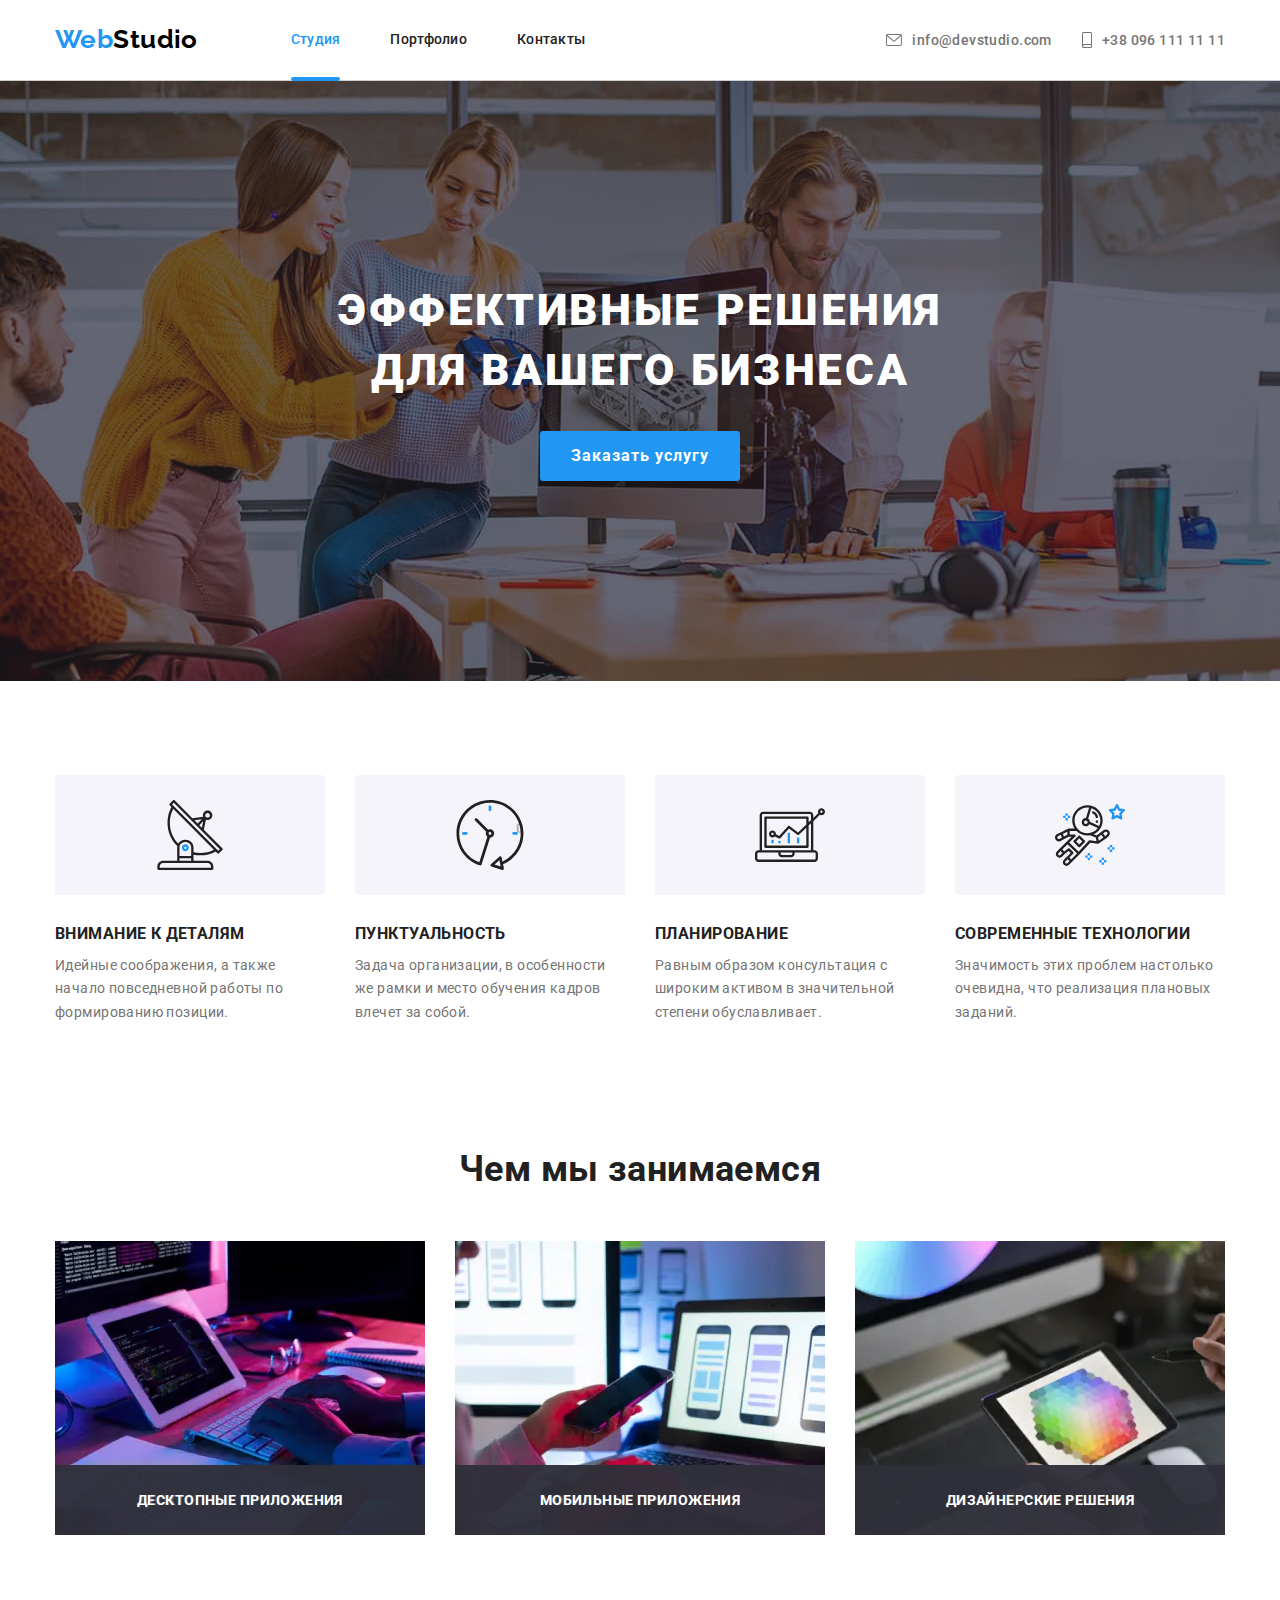
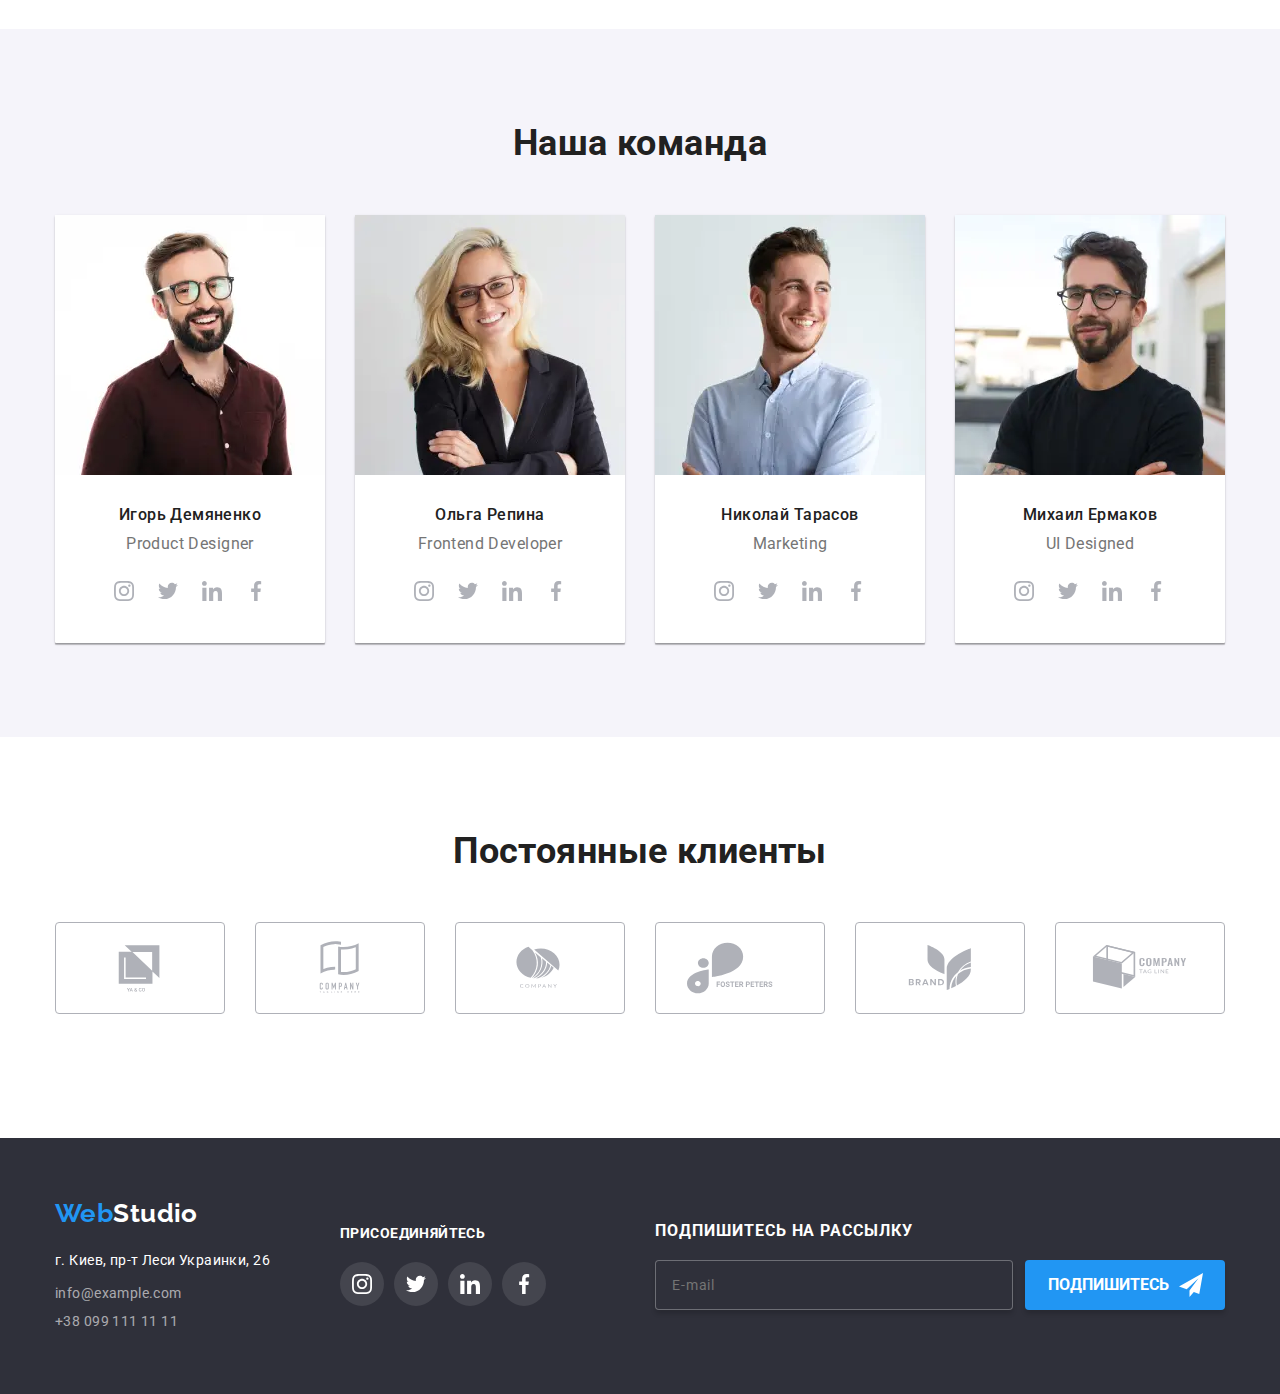
==== commit 66e0c9a9: "." ====
--- a/index.html
+++ b/index.html
@@ -142,10 +142,10 @@
                         <div class="business__img-cover">
                             <picture>
                                 <source
-                                    srcset="./images/image/occupation/img1.webp 1x, ./images/image/occupation/img1.webp 2x"
+                                    srcset="./images/image/occupation/box-1.webp 1x, ./images/image/occupation/box-1@2.webp 2x"
                                     media="(min-width:1200px)" type="image/webp">
                                 <source
-                                    srcset="./images/image/occupation/img1.jpg 1x, ./images/image/occupation/img1.jpg 2x"
+                                    srcset="./images/image/occupation/box-1.jpg 1x, ./images/image/occupation/ibox-1@2.jpg 2x"
                                     media="(min-width:1200px)">
                                 <img src="#" alt="Технокряк">
                             </picture>
@@ -158,10 +158,10 @@
                         <div class="business__img-cover">
                             <picture>
                                 <source
-                                    srcset="./images/image/occupation/img2.webp 1x, ./images/image/occupation/img2.webp 2x"
+                                    srcset="./images/image/occupation/box-2.webp 1x, ./images/image/occupation/box-2@2.webp 2x"
                                     media="(min-width:1200px)" type="image/webp">
                                 <source
-                                    srcset="./images/image/occupation/img2.jpg 1x, ./images/image/occupation/img2.jpg 2x"
+                                    srcset="./images/image/occupation/box-2.jpg 1x, ./images/image/occupation/box-2@2.jpg 2x"
                                     media="(min-width:1200px)">
                                 <img src="#" alt="Технокряк">
                             </picture>
@@ -174,10 +174,10 @@
                         <div class="business__img-cover">
                             <picture>
                                 <source
-                                    srcset="./images/image/occupation/img3.webp 1x, ./images/image/occupation/img3.webp 2x"
+                                    srcset="./images/image/occupation/box-3.webp 1x, ./images/image/occupation/box-3@2.webp 2x"
                                     media="(min-width:1200px)" type="image/webp">
                                 <source
-                                    srcset="./images/image/occupation/img3.jpg 1x, ./images/image/occupation/img3.jpg 2x"
+                                    srcset="./images/image/occupation/box-3.jpg 1x, ./images/image/occupation/box-3@2.jpg 2x"
                                     media="(min-width:1200px)">
                                 <img src="#" alt="Технокряк">
                             </picture>
--- a/css/main.min.css
+++ b/css/main.min.css
@@ -1,2 +1,2 @@
-:root{--primary-text-color: #757575;--title-text-color: #212121;--accent-text-color: #2196f3;--logo-web-color: #2196f3;--logo-studio-color: #000000;--white-color-text: #ffffff;--alternative-bgc: #2f303a;--secondary-bcg: #f5f4fa;--footer-contact: rgba(255, 255, 255, 0.6);--icon-color: #afb1b8;--timing-function: cubic-bezier(0.4, 0, 0.2, 1);--duration-time: 250ms}.link{text-decoration:none}body{font-family:Roboto, sans-serif;color:var(--primary-text-color);letter-spacing:0.03em;font-size:14px;padding:0}h1,h2,h3,p{margin:0}.list{list-style:none;padding:0;margin:0}img{display:block;width:100%;height:auto}.visually-hidden{position:absolute;width:1px;height:1px;margin:-1px;border:0px;padding:0px;white-space:nowrap;clip-path:inset(100%);clip:rect(0 0 0 0);overflow:hidden}.section{padding-top:30px;padding-bottom:30px;width:100%}@media screen and (min-width: 768px){.section{padding-top:60px;padding-bottom:60px}}@media screen and (min-width: 1200px){.section{padding-top:94px;padding-bottom:94px}}.container{margin-left:auto;margin-right:auto;padding-left:15px;padding-right:15px}@media screen and (max-width: 767px){.container{margin-left:auto;margin-right:auto}}@media screen and (min-width: 768px){.container{width:768px;margin:0 auto;padding-right:15px;padding-left:15px}}@media screen and (min-width: 1200px){.container{width:1200px;margin:0 auto;margin-left:auto;margin-right:auto}}.header__logo{display:flex;font-family:raleway, sans-serif;font-weight:700;font-size:24px;line-height:31px;text-decoration:none;align-items:center}@media screen and (min-width: 768px){.header__logo{font-size:24px}}@media screen and (min-width: 1200px){.header__logo{font-size:26px}}.header__logo--web{color:var(--logo-web-color)}.header__logo--studio-dark{color:var(--logo-studio-color)}.footer__logo{display:flex;font-family:raleway, sans-serif;font-weight:700;font-size:24px;line-height:31px;text-decoration:none;align-items:center;justify-content:center}@media screen and (min-width: 768px){.footer__logo{font-size:24px}}@media screen and (min-width: 1200px){.footer__logo{font-size:26px}}.footer__logo--web{color:var(--logo-web-color)}.footer__logo--studio-light{color:var(--white-color-text)}.header__site-nav{display:flex;margin-left:93px;display:none}@media screen and (min-width: 768px){.header__site-nav{display:flex}}.header__nav{display:flex;align-items:center}.header__link{color:var(--title-text-color);font-weight:500;line-height:16px;letter-spacing:0.02em;line-height:1.14;padding-bottom:32px;padding-top:32px;display:block;transition-property:color;transition-duration:var(--duration-time);transition-timing-function:var(--timing-function)}.header__nav--item:not(:last-child){margin-right:50px}.header-container{display:flex;align-items:center;flex-direction:row}.header{border-bottom:1px solid #cecece}.header__contact{display:flex;text-align:center;margin-left:auto;display:none}@media screen and (min-width: 768px){.header__contact{display:flex;flex-wrap:wrap;margin-left:60px}}@media screen and (min-width: 1200px){.header__contact{margin-left:auto;align-items:center}}.header__link:hover,.header__link:focus{color:var(--accent-text-color)}.header__link--current{color:var(--accent-text-color);position:relative}.header__link--current::after{display:inline-block;position:absolute;content:'';background-color:var(--accent-text-color);width:100%;height:4px;bottom:-1px;left:0px;border-radius:2px}.header__contact-icon-mail{margin-right:10px;fill:var(--primary-text-color);transition-property:fill;transition-duration:var(--duration-time);transition-timing-function:var(--timing-function)}.header__mail--link:hover>.header__contact-icon-mail,.header__mail--link:focus>.header__contact-icon-mail{fill:var(--accent-text-color)}.header__contact-icon-tell{margin-right:10px;fill:var(--primary-text-color);transition-property:fill;transition-duration:var(--duration-time);transition-timing-function:var(--timing-function)}.header__tell--link:hover>.header__contact-icon-tell,.header__tell--link:focus>.header__contact-icon-tell{fill:var(--accent-text-color)}.header__mail--link{display:flex;align-items:center;justify-content:center;font-weight:500;color:var(--primary-text-color);transition-property:color;transition-duration:var(--duration-time);transition-timing-function:var(--timing-function)}.header__mail--link:focus,.header__mail--link:hover{color:var(--accent-text-color)}@media screen and (min-width: 768px){.header__mail{margin-bottom:10px}}@media screen and (min-width: 1200px){.header__mail{margin-right:30px;margin-bottom:0}}.header__tell--link{display:flex;align-items:center;justify-content:center;font-weight:500;color:var(--primary-text-color);transition-property:color;transition-duration:var(--duration-time);transition-timing-function:var(--timing-function)}.header__tell--link:focus,.header__tell--link:hover{color:var(--accent-text-color)}.burger{background-color:transparent;border:none;padding:0;line-height:0;margin-left:auto;margin-top:10px;margin-bottom:10px}@media screen and (min-width: 768px){.burger{display:none}}.burger-button{line-height:0;padding:0;margin:0;height:40px;fill:#000000;transition:fill;transition-duration:var(--duration-time);transition-timing-function:var(--timing-function)}.burger:focus .burger-button,.burger:hover .burger-button{fill:var(--accent-text-color)}.mobile-menu_close{background-color:transparent;border:none;height:40px;width:40px;padding:0}.mobile-menu_nav{color:var(--title-text-color);font-weight:500;font-size:40px;line-height:1.18;transform:color;transition-duration:var(--duration-time);transition-timing-function:var(--timing-function)}.mobile-menu_nav:hover,.mobile-menu_nav:focus{color:var(--accent-text-color)}.mobile-menu_contact-tell{font-size:34px;font-weight:500;line-height:1.18;color:var(--accent-text-color)}.mobile-menu_contact-mail{font-size:24px;font-weight:500;line-height:1.18;color:var(--primary-text-color)}.mobile-menu_social-media{font-size:11px;font-weight:500;line-height:1.22;color:var(--accent-text-color);padding:5px 10px}.mobile-menu_social-list{display:flex;margin-top:64px}.mobile-menu_social-media-item:not(:last-child){border-right:1px solid rgba(33,33,33,0.2)}.mobile-menu_close-icon{height:40px;fill:#000000;transition:fill;transition-duration:var(--duration-time);transition-timing-function:var(--timing-function)}.mobile-menu_close:hover .mobile-menu_close-icon{fill:var(--accent-text-color)}.mobile-menu.is-open{transform:translateY(0%)}.mobile-menu{position:fixed;top:0;left:0;width:100vw;height:100vh;background-color:var(--white-color-text);transform:translateY(-100%);transition:transform 500ms linear;margin-left:auto;margin-right:auto;z-index:100}.mobile-menu_container{position:relative;display:flex;flex-direction:column;height:100%;padding-bottom:48px}.close-wrapper{display:flex;flex-direction:row-reverse}.mobile-menu__nav-item:not(:last-child){margin-bottom:32px}.mobile-menu__nav-list{margin-bottom:auto}.mobile-menu__formargin{margin-top:32px}.menucurrent{color:var(--accent-text-color)}.hero{background-image:linear-gradient(rgba(47,48,58,0.4), rgba(47,48,58,0.4)),url("../images/hero-bc-mobile.jpg");text-align:center;display:flex;align-items:center;height:400px;width:100%;padding-top:118px;padding-bottom:118px;background-repeat:no-repeat;background-position:50% 50%;margin:0 auto;background-size:cover}@media screen and (min-device-pixel-ratio: 2) and (max-width: 767px){.hero{background-image:linear-gradient(rgba(47,48,58,0.4), rgba(47,48,58,0.4)),url("/images/image/hero/header-img-mobile@2x.jpg");width:100%}}@media screen and (min-width: 768px){.hero{background-image:linear-gradient(rgba(47,48,58,0.4), rgba(47,48,58,0.4)),url("/images/image/hero/header-img-tablet.jpg");width:100%}}@media screen and (min-device-pixel-ratio: 2) and (min-width: 767px){.hero{background-image:linear-gradient(rgba(47,48,58,0.4), rgba(47,48,58,0.4)),url("/images/image/hero/header-img-tablet@2x.jpg");width:100%}}@media screen and (min-width: 1200px){.hero{background-image:linear-gradient(rgba(47,48,58,0.4), rgba(47,48,58,0.4)),url("../images/hero-bc.jpg");max-width:1600px;height:600px}}@media screen and (min-device-pixel-ratio: 2) and (min-width: 767px){.hero{background-image:linear-gradient(rgba(47,48,58,0.4), rgba(47,48,58,0.4)),url("/images/image/hero/header-img-desktop@2x.jpg");width:100%}}.hero__title{color:var(--white-color-text);font-weight:900;font-size:26px;line-height:1.36;letter-spacing:0.06em;text-transform:uppercase;text-align:center;margin:0 auto;margin-bottom:30px;max-width:360px}.hero__button{background-color:var(--accent-text-color);color:var(--white-color-text);font-family:inherit;font-weight:700;letter-spacing:0.06em;font-size:16px;line-height:1.88;cursor:pointer;text-align:center;border-radius:3px;border:none;width:200px;height:50px;margin-right:auto;margin-left:auto;transition-property:background-color;transition-duration:var(--duration-time);transition-timing-function:var(--timing-function)}.hero__button:hover,.hero__button:focus{background-color:#188ce8}.section .section-title{font-weight:700;font-size:36px;line-height:1.16;color:var(--title-text-color);padding-top:0px;margin-top:0px;margin-bottom:50px}.features__title{color:var(--title-text-color);font-weight:700;line-height:1.14;margin-bottom:10px;text-transform:uppercase;display:flex;justify-content:center}@media screen and (min-width: 768px){.features__title{justify-content:start}}@media screen and (min-width: 1200px){.features__title{justify-content:start}}.features{align-items:center}.features__list-item{margin-left:auto;margin-right:auto}.features__list-item:not(:last-child){margin-bottom:30px}@media screen and (min-width: 768px){.features__list-item{width:354px;margin-right:30px;margin-bottom:30px}.features__list-item:nth-child(2n){margin-right:0}.features__list-item:nth-child(n+2){margin-bottom:0}}@media screen and (min-width: 1200px){.features__list-item{width:270px}.features__list-item:not(:last-child){margin-right:30px}}@media screen and (min-width: 768px){.features__list{display:flex;flex-wrap:wrap}}@media screen and (min-width: 1200px){.features__list{margin-right:auto;margin-left:auto}}.features__description{font-weight:400;line-height:1.7;margin-top:0px;margin-bottom:0px}.features__icon-div{background-color:var(--secondary-bcg);border-radius:4px;margin-bottom:30px;display:flex;height:120px;justify-content:center;align-items:center}@media screen and (min-width: 1200px){.section.features{padding-bottom:0}}@media screen and (max-width: 1199px){.business{display:none}}.business__description{display:flex;text-transform:uppercase;color:var(--white-color-text);background-color:rgba(47,48,58,0.8);width:100%;height:70px;position:absolute;bottom:0px;justify-content:center;align-items:center;font-weight:700}.business__list{display:flex}.business__img-cover{position:relative}.business__title{display:flex;justify-content:center}.business__item{margin-right:30px;width:370px}.business__item:nth-child(3n){margin-right:0px}.our-team{background-color:var(--secondary-bcg)}.our-team__section-title{display:flex;margin-bottom:50px;justify-content:center}.our-team__team-name{color:var(--title-text-color);font-size:16px;line-height:1.19;font-weight:500;margin-bottom:10px}.our-team__position{font-size:16px;font-weight:400;line-height:1.19;margin:0px}.our-team__worker-box{background-color:var(--white-color-text);text-align:center;border-radius:1px;box-shadow:0px 2px 1px rgba(0,0,0,0.2),0px 1px 1px rgba(0,0,0,0.14),0px 1px 3px rgba(0,0,0,0.12)}@media screen and (max-width: 486px){.our-team__worker-box:not(:last-child){margin-bottom:30px}}@media screen and (min-width: 768px) and (max-width: 1199px){.our-team__worker-box{margin-bottom:30px;margin-right:30px;width:354px}.our-team__worker-box:last-child{margin-bottom:0;margin-right:0}.our-team__worker-box:nth-child(3){margin-bottom:0}.our-team__worker-box:nth-child(2n){margin-right:0}}@media screen and (min-width: 1200px){.our-team__worker-box:not(:last-child){margin-right:30px}}.our-team__worker-description{padding-top:30px;padding-bottom:24px;display:flex;flex-direction:column}@media screen and (min-width: 768px){.our-team__worker-description{padding:30px 74px 24px 74px}}@media screen and (min-width: 1200px){.our-team__worker-description{padding:30px 32px}}.our-team__social-icon{fill:var(--icon-color);transition-duration:var(--duration-time);transition-timing-function:var(--timing-function)}.our-team__social-media-link:hover>.our-team__social-icon,.our-team__social-media-link:focus>.our-team__social-icon{fill:var(--white-color-text)}.our-team__social-media-list{display:flex;margin-top:16px;justify-content:space-between}.our-team__social-media-link{display:flex;width:44px;height:44px;border-radius:50%;justify-content:center;align-items:center;transition-property:background-color, color;transition-duration:var(--duration-time);transition-timing-function:var(--timing-function)}.our-team__social-media-link:hover,.our-team__social-media-link:focus{background-color:var(--accent-text-color)}.our-team__list{display:flex;flex-direction:column;flex-wrap:nowrap;align-items:center}@media screen and (min-width: 768px){.our-team__list{display:flex;flex-wrap:wrap;flex-direction:row}}@media screen and (min-width: 1200px){.our-team__list{flex-direction:row}}.clients__list{display:flex;flex-wrap:wrap;justify-content:center}.clients__section-title{display:flex;justify-content:center}@media screen and (max-width: 767px){.clients__item{margin-right:30px;margin-bottom:30px;width:calc(100% / 2 - 15px)}.clients__item:last-child{margin-right:0;margin-bottom:0}.clients__item:nth-child(2n){margin-right:0}.clients__item:nth-last-child(2-n){margin-bottom:0}}@media screen and (min-width: 768px){.clients__item{margin-right:30px}.clients__item:nth-child(3n){margin-right:0}.clients__item:nth-child(2){margin-bottom:30px}}@media screen and (min-width: 1200px){.clients__item{height:92px}.clients__item:not(:last-child){margin-right:30px}}.clients__icon{fill:var(--icon-color);transition-property:fill;transition-duration:var(--duration-time);transition-timing-function:var(--timing-function)}.clients__link:hover>.clients__icon,.clients__link:focus>.clients__icon{fill:var(--accent-text-color)}.clients__link{display:flex;height:92px;border:1px solid var(--icon-color);justify-content:center;align-items:center;border-radius:4px;transition-property:border;transition-duration:var(--duration-time);transition-timing-function:var(--timing-function)}.clients__link:hover,.clients__link:focus{border:1px solid var(--accent-text-color);border-radius:4px;box-sizing:border-box}@media screen and (min-width: 768px){.clients__link{width:226px}}@media screen and (min-width: 1200px){.clients__link{width:170px}}.flex-footer{display:flex;flex-direction:column;align-items:center}@media screen and (min-width: 768px){.flex-footer{flex-wrap:wrap;justify-content:space-around;flex-direction:row;align-items:baseline}}@media screen and (min-width: 1200px){.flex-footer{flex-wrap:nowrap;align-items:center}}.footer{background-color:var(--alternative-bgc);padding-top:60px;padding-bottom:60px}@media screen and (min-width: 1200px){.footer-nav{display:flex;flex-direction:column;align-items:flex-start}}.footer__logo{display:flex;font-family:raleway, sans-serif;font-weight:700;font-size:26px;line-height:31px;text-decoration:none;align-items:center}.footer__logo--web{color:var(--logo-web-color)}.footer__logo--studio-light{color:var(--white-color-text)}.contact-footer{margin-top:20px;text-align:center}@media screen and (min-width: 1200px){.contact-footer{text-align:left}}.contact-footer .mail,.contact-footer .tell{font-weight:400;color:var(--primary-text-color);line-height:1.7}.contact-footer .mail{color:var(--footer-contact);transition-property:color;transition-duration:var(--duration-time);transition-timing-function:var(--timing-function)}.contact-footer .mail:hover,.contact-footer .mail:focus{color:var(--accent-text-color)}.mail-list{margin-bottom:4px}.adress-list{margin-bottom:9px}.contact-footer .tell{color:var(--footer-contact);transition-property:color;transition-duration:var(--duration-time);transition-timing-function:var(--timing-function)}.contact-footer .tell:hover,.contact-footer .tell:focus{color:var(--accent-text-color)}.footer-adress{margin-bottom:9px}.adress{color:var(--white-color-text);font-style:normal;line-height:1.7;font-weight:400}.join{text-align:center;margin-top:60px}@media screen and (min-width: 768px){.join{margin-top:0}}@media screen and (min-width: 1200px){.join{text-align:left;margin-left:70px}}.join-list{display:flex;margin-top:20px}.join-item:not(:last-child){margin-right:10px}.join-link{display:flex;width:44px;height:44px;border-radius:50%;background-color:rgba(255,255,255,0.1);align-items:center;justify-content:center;transition-property:background-color;transition-duration:var(--duration-time);transition-timing-function:var(--timing-function)}.join-link:hover,.join-link:focus{background-color:var(--accent-text-color)}.join-title{color:var(--white-color-text);text-transform:uppercase;font-weight:700;font-size:14px;line-height:1.14;letter-spacing:0.03em}.social-icon-footer{fill:var(--white-color-text)}.button-form{background-color:var(--accent-text-color);border-radius:4px;width:200px;height:50px;border:none;text-align:center;box-shadow:0px 4px 4px 0px rgba(0,0,0,0.15);display:flex;align-items:center;justify-content:center;cursor:pointer;margin-top:20px;transition-property:background-color;transition-duration:var(--duration-time);transition-timing-function:var(--timing-function)}.button-form:focus,.button-form:hover{background-color:#188ce8}@media screen and (min-width: 1200px){.button-form{margin-top:0;margin-left:12px}}.form-subscribe{text-align:center;margin-top:60px}@media screen and (min-width: 768px){.form-subscribe{margin-left:auto;margin-right:auto}}@media screen and (min-width: 1200px){.form-subscribe{margin-right:0;margin-top:0;justify-content:left;text-align:left}}.form-use{display:flex;flex-direction:column;justify-content:center;align-items:center}@media screen and (min-width: 1200px){.form-use{flex-direction:row;align-items:center}}.form-button-text{font-size:16px;font-weight:700;font-family:roboto, sans-serif;text-transform:uppercase;color:var(--white-color-text)}.footer-form-title{text-transform:uppercase;color:var(--white-color-text);font-weight:700;margin-bottom:20px;font-weight:700;font-size:16px;letter-spacing:0.06em}.footer-form{border:1px solid rgba(255,255,255,0.3);box-shadow:0px 4px 4px 0px rgba(0,0,0,0.15);border-radius:4px;height:50px;width:100%;background-color:var(--alternative-bgc);padding-left:16px;color:var(--white-color-text);letter-spacing:0.06em}@media screen and (min-width: 768px){.footer-form{width:450px}}@media screen and (min-width: 1200px){.footer-form{width:358px}}.icon-subscribe{margin-left:10px}.examples-list{display:flex;flex-wrap:wrap}.filter .button{background-color:var(--secondary-bcg);color:var(--logo-studio-color);font-size:16px;font-weight:500;line-height:1.62;text-align:center;font-family:inherit;cursor:pointer;padding:6px 22px;border-radius:3px;border-style:none;transition-property:background-color, color, box-shadow;transition-duration:var(--duration-time);transition-timing-function:var(--timing-function)}.filter .button:hover,.filter .button:focus{color:var(--white-color-text);background-color:var(--accent-text-color);box-shadow:0px 2px 2px 0px rgba(0,0,0,0.12),0px 1px 2px 0px rgba(0,0,0,0.08),0px 3px 1px 0px rgba(0,0,0,0.1)}.examples .title-examples{color:#000000;font-size:18px;line-height:2;font-weight:700;margin:0px;margin-bottom:4px}.examples-item .description{font-size:16px;line-height:1.88;font-weight:400;color:var(--primary-text-color);margin-top:0px}@media screen and (max-width: 767px){.examples-item:not(:last-child){margin-bottom:30px}}@media screen and (min-width: 768px) and (max-width: 1199px){.examples-item{margin-bottom:30px}.examples-item:not(:nth-child(2n)){margin-right:30px}}@media screen and (min-width: 1200px){.examples-item:not(:nth-child(3n)){margin-right:30px}.examples-item:not(:nth-last-child(-n+3)){margin-bottom:30px}}.item-description{border-right:1px solid #eeeeee;border-left:1px solid #eeeeee;border-bottom:1px solid #eeeeee;border-top:0px;padding-top:20px;padding-bottom:20px;padding-left:24px;padding-right:24px;overflow:hidden}@media screen and (min-width: 768px){.item-description{display:flex;flex-wrap:wrap;flex-direction:column;flex-grow:50}}.item-description .title{margin-bottom:4px;color:var(--logo-studio-color);flex-grow:2}.anim-link{display:block;transition-property:box-shadow;transition-duration:var(--duration-time);transition-timing-function:var(--timing-function)}.anim-link:hover,.anim-link:focus{box-shadow:0px 2px 2px 0px rgba(0,0,0,0.12),0px 1px 2px 0px rgba(0,0,0,0.08),0px 3px 1px 0px rgba(0,0,0,0.1)}.filter{display:flex;margin-bottom:50px;flex-wrap:wrap}@media screen and (min-width: 768px){.filter{justify-content:center}}.button-list{margin-right:8px}.button-list:last-child{margin-right:0}.button-list:nth-child(n-2){margin-bottom:15px}.examples-img-cover{position:relative;overflow:hidden}.anim-description{position:absolute;height:100%;width:100%;background-color:rgba(33,150,243,0.9);overflow:hidden;top:0;left:0;transform:translateY(100%);transition:var(--duration-time) var(--timing-function)}.anim-link:hover .anim-description,.anim-link:focus .anim-description{transform:translateY(0)}.anim-description-text{position:absolute;top:50%;left:50%;transform:translate(-50%, -50%);height:168px;width:322px;color:var(--white-color-text);font-size:18px;line-height:1.55;box-shadow:none}.backdrop{position:fixed;width:100%;height:100%;top:0;left:0;background-color:rgba(0,0,0,0.1);opacity:1;transition:opacity var(--duration-time) var(--timing-function)}.backdrop.is-hidden{opacity:0;pointer-events:none;visibility:hidden;transition-duration:var(--duration-time);transition-timing-function:var(--timing-function)}.backdrop.is-hidden .modal{transform:translate(-50%, -50%) scale(0.8)}.modal{position:absolute;top:50%;left:50%;transform:translate(-50%, -50%) scale(1);transition-duration:var(--duration-time);transition-timing-function:var(--timing-function);overflow:auto;width:96%;padding:40px;height:98%;max-height:610px;background-color:var(--white-color-text)}@media screen and (min-width: 768px){.modal{width:460px}}@media screen and (min-width: 1200px){.modal{width:528px}}.modal-button{position:absolute;right:8px;top:8px}.modal-button .button{display:flex;align-items:center;justify-content:center;height:30px;width:30px;border-radius:50px;border:1px solid rgba(0,0,0,0.1);background-color:var(--white-color-text);cursor:pointer}.icon-close{fill:#000;transition-property:fill;transition-duration:var(--duration-time);transition-timing-function:var(--timing-function)}.modal-button .button:hover>.icon-close,.modal-button .button:focus>.icon-close{fill:var(--accent-text-color)}.modal-form{display:flex;flex-direction:column}.modal-form-title{color:#212121;font-size:20px;font-weight:700;letter-spacing:0.03em;text-align:center;margin-bottom:12px}.modal-form-input{width:100%;height:40px;border:1px solid rgba(33,33,33,0.2);border-radius:4px;padding-left:42px;margin-top:4px;outline:none;transition-property:border;transition-duration:var(--duration-time);transition-timing-function:var(--timing-function)}.modal-form-input:focus{border:1px solid var(--accent-text-color)}.icon-modal-form{position:absolute;bottom:9px;left:5px;transform:translateX(50%) translateY(50%);transition-property:fill;transition-duration:var(--duration-time);transition-timing-function:var(--timing-function)}.modal-form-input:focus+.icon-modal-form{fill:var(--accent-text-color)}.modal-form-label{margin-bottom:12px}.modal-input-wrapper{position:relative}.modal-input-message{width:100%;height:138px;border-radius:4px;border:1px solid rgba(33,33,33,0.2);margin-top:4px;margin-bottom:20px;padding:12px 16px;outline:none;resize:none;transition-property:border;transition-duration:var(--duration-time);transition-timing-function:var(--timing-function)}.modal-input-message:focus{border:1px solid var(--accent-text-color)}.modal-form-checkbox-label::before{display:block;content:'';width:15px;height:16px;border:2px solid var(--title-text-color);border-radius:1px;cursor:pointer;margin-right:7px}.modal-form-checkbox:checked+.modal-form-checkbox-label::before{background-image:url("../images/icon-check.svg");border:none}.modal-form-checkbox:focus+.modal-form-checkbox-label::before{outline:2px solid var(--accent-text-color)}.modal-form-checkbox-label{display:flex;justify-content:center;align-items:center;font-size:12px}@media screen and (min-width: 1200px){.modal-form-checkbox-label{font-size:14px}}.modal-input-button{margin-top:30px;background-color:var(--accent-text-color);color:white;text-align:center;font-weight:700;font-size:16px;letter-spacing:0.06em;width:200px;height:50px;border-radius:4px;border:none;margin-right:auto;margin-left:auto;cursor:pointer;transition-property:background-color;transition-duration:var(--duration-time);transition-timing-function:var(--timing-function)}.modal-input-button:focus,.modal-input-button:hover{background-color:#188ce8}.modal-checkbox-link{color:var(--accent-text-color)}
+:root{--primary-text-color: #757575;--title-text-color: #212121;--accent-text-color: #2196f3;--logo-web-color: #2196f3;--logo-studio-color: #000000;--white-color-text: #ffffff;--alternative-bgc: #2f303a;--secondary-bcg: #f5f4fa;--footer-contact: rgba(255, 255, 255, 0.6);--icon-color: #afb1b8;--timing-function: cubic-bezier(0.4, 0, 0.2, 1);--duration-time: 250ms}.link{text-decoration:none}body{font-family:Roboto, sans-serif;color:var(--primary-text-color);letter-spacing:0.03em;font-size:14px;padding:0}h1,h2,h3,p{margin:0}.list{list-style:none;padding:0;margin:0}img{display:block;width:100%;height:auto}.visually-hidden{position:absolute;width:1px;height:1px;margin:-1px;border:0px;padding:0px;white-space:nowrap;clip-path:inset(100%);clip:rect(0 0 0 0);overflow:hidden}.section{padding-top:30px;padding-bottom:30px;width:100%}@media screen and (min-width: 768px){.section{padding-top:60px;padding-bottom:60px}}@media screen and (min-width: 1200px){.section{padding-top:94px;padding-bottom:94px}}.container{margin-left:auto;margin-right:auto;padding-left:15px;padding-right:15px}@media screen and (max-width: 767px){.container{margin-left:auto;margin-right:auto}}@media screen and (min-width: 768px){.container{width:768px;margin:0 auto;padding-right:15px;padding-left:15px}}@media screen and (min-width: 1200px){.container{width:1200px;margin:0 auto;margin-left:auto;margin-right:auto}}.header__logo{display:flex;font-family:raleway, sans-serif;font-weight:700;font-size:24px;line-height:31px;text-decoration:none;align-items:center}@media screen and (min-width: 768px){.header__logo{font-size:24px}}@media screen and (min-width: 1200px){.header__logo{font-size:26px}}.header__logo--web{color:var(--logo-web-color)}.header__logo--studio-dark{color:var(--logo-studio-color)}.footer__logo{display:flex;font-family:raleway, sans-serif;font-weight:700;font-size:24px;line-height:31px;text-decoration:none;align-items:center;justify-content:center}@media screen and (min-width: 768px){.footer__logo{font-size:24px}}@media screen and (min-width: 1200px){.footer__logo{font-size:26px}}.footer__logo--web{color:var(--logo-web-color)}.footer__logo--studio-light{color:var(--white-color-text)}.header__site-nav{display:flex;margin-left:93px;display:none}@media screen and (min-width: 768px){.header__site-nav{display:flex}}.header__nav{display:flex;align-items:center}.header__link{color:var(--title-text-color);font-weight:500;line-height:16px;letter-spacing:0.02em;line-height:1.14;padding-bottom:32px;padding-top:32px;display:block;transition-property:color;transition-duration:var(--duration-time);transition-timing-function:var(--timing-function)}.header__nav--item:not(:last-child){margin-right:50px}.header-container{display:flex;align-items:center;flex-direction:row}.header{border-bottom:1px solid #cecece}.header__contact{display:flex;text-align:center;margin-left:auto;display:none}@media screen and (min-width: 768px){.header__contact{display:flex;flex-wrap:wrap;margin-left:60px}}@media screen and (min-width: 1200px){.header__contact{margin-left:auto;align-items:center}}.header__link:hover,.header__link:focus{color:var(--accent-text-color)}.header__link--current{color:var(--accent-text-color);position:relative}.header__link--current::after{display:inline-block;position:absolute;content:'';background-color:var(--accent-text-color);width:100%;height:4px;bottom:-1px;left:0px;border-radius:2px}.header__contact-icon-mail{margin-right:10px;fill:var(--primary-text-color);transition-property:fill;transition-duration:var(--duration-time);transition-timing-function:var(--timing-function)}.header__mail--link:hover>.header__contact-icon-mail,.header__mail--link:focus>.header__contact-icon-mail{fill:var(--accent-text-color)}.header__contact-icon-tell{margin-right:10px;fill:var(--primary-text-color);transition-property:fill;transition-duration:var(--duration-time);transition-timing-function:var(--timing-function)}.header__tell--link:hover>.header__contact-icon-tell,.header__tell--link:focus>.header__contact-icon-tell{fill:var(--accent-text-color)}.header__mail--link{display:flex;align-items:center;justify-content:center;font-weight:500;color:var(--primary-text-color);transition-property:color;transition-duration:var(--duration-time);transition-timing-function:var(--timing-function)}.header__mail--link:focus,.header__mail--link:hover{color:var(--accent-text-color)}@media screen and (min-width: 768px){.header__mail{margin-bottom:10px}}@media screen and (min-width: 1200px){.header__mail{margin-right:30px;margin-bottom:0}}.header__tell--link{display:flex;align-items:center;justify-content:center;font-weight:500;color:var(--primary-text-color);transition-property:color;transition-duration:var(--duration-time);transition-timing-function:var(--timing-function)}.header__tell--link:focus,.header__tell--link:hover{color:var(--accent-text-color)}.burger{background-color:transparent;border:none;padding:0;line-height:0;margin-left:auto;margin-top:10px;margin-bottom:10px}@media screen and (min-width: 768px){.burger{display:none}}.burger-button{line-height:0;padding:0;margin:0;height:40px;fill:#000000;transition:fill;transition-duration:var(--duration-time);transition-timing-function:var(--timing-function)}.burger:focus .burger-button,.burger:hover .burger-button{fill:var(--accent-text-color)}.mobile-menu_close{background-color:transparent;border:none;height:40px;width:40px;padding:0}.mobile-menu_nav{color:var(--title-text-color);font-weight:500;font-size:40px;line-height:1.18;transform:color;transition-duration:var(--duration-time);transition-timing-function:var(--timing-function)}.mobile-menu_nav:hover,.mobile-menu_nav:focus{color:var(--accent-text-color)}.mobile-menu_contact-tell{font-size:34px;font-weight:500;line-height:1.18;color:var(--accent-text-color)}.mobile-menu_contact-mail{font-size:24px;font-weight:500;line-height:1.18;color:var(--primary-text-color)}.mobile-menu_social-media{font-size:11px;font-weight:500;line-height:1.22;color:var(--accent-text-color);padding:5px 10px}.mobile-menu_social-list{display:flex;margin-top:64px}.mobile-menu_social-media-item:not(:last-child){border-right:1px solid rgba(33,33,33,0.2)}.mobile-menu_close-icon{height:40px;fill:#000000;transition:fill;transition-duration:var(--duration-time);transition-timing-function:var(--timing-function)}.mobile-menu_close:hover .mobile-menu_close-icon{fill:var(--accent-text-color)}.mobile-menu.is-open{transform:translateY(0%)}.mobile-menu{position:fixed;top:0;left:0;width:100vw;height:100vh;background-color:var(--white-color-text);transform:translateY(-100%);transition:transform 500ms linear;margin-left:auto;margin-right:auto;z-index:100}.mobile-menu_container{position:relative;display:flex;flex-direction:column;height:100%;padding-bottom:48px}.close-wrapper{display:flex;flex-direction:row-reverse}.mobile-menu__nav-item:not(:last-child){margin-bottom:32px}.mobile-menu__nav-list{margin-bottom:auto}.mobile-menu__formargin{margin-top:32px}.menucurrent{color:var(--accent-text-color)}.hero{background-image:linear-gradient(rgba(47,48,58,0.4), rgba(47,48,58,0.4)),url("../images/hero-bc-mobile.jpg");text-align:center;display:flex;align-items:center;height:400px;width:100%;padding-top:118px;padding-bottom:118px;background-repeat:no-repeat;background-position:50% 50%;margin:0 auto;background-size:cover}@media screen and (min-device-pixel-ratio: 2) and (max-width: 767px){.hero{background-image:linear-gradient(rgba(47,48,58,0.4), rgba(47,48,58,0.4)),url("../images/image/hero/header-img-mobile@2x.jpg");width:100%}}@media screen and (min-width: 768px){.hero{background-image:linear-gradient(rgba(47,48,58,0.4), rgba(47,48,58,0.4)),url("../images/image/hero/header-img-tablet.jpg");width:100%}}@media screen and (min-device-pixel-ratio: 2) and (min-width: 767px){.hero{background-image:linear-gradient(rgba(47,48,58,0.4), rgba(47,48,58,0.4)),url("../images/image/hero/header-img-tablet@2x.jpg");width:100%}}@media screen and (min-width: 1200px){.hero{background-image:linear-gradient(rgba(47,48,58,0.4), rgba(47,48,58,0.4)),url("../images/hero-bc.jpg");max-width:1600px;height:600px}}@media screen and (min-device-pixel-ratio: 2) and (min-width: 1200px){.hero{background-image:linear-gradient(rgba(47,48,58,0.4), rgba(47,48,58,0.4)),url("../images/image/hero/header-img-desktop@2x.jpg");width:100%}}.hero__title{color:var(--white-color-text);font-weight:900;font-size:26px;line-height:1.36;letter-spacing:0.06em;text-transform:uppercase;text-align:center;margin:0 auto;margin-bottom:30px;max-width:360px}@media screen and (min-width: 1200px){.hero__title{font-size:44px;max-width:696px}}.hero__button{background-color:var(--accent-text-color);color:var(--white-color-text);font-family:inherit;font-weight:700;letter-spacing:0.06em;font-size:16px;line-height:1.88;cursor:pointer;text-align:center;border-radius:3px;border:none;width:200px;height:50px;margin-right:auto;margin-left:auto;transition-property:background-color;transition-duration:var(--duration-time);transition-timing-function:var(--timing-function)}.hero__button:hover,.hero__button:focus{background-color:#188ce8}.section .section-title{font-weight:700;font-size:36px;line-height:1.16;color:var(--title-text-color);padding-top:0px;margin-top:0px;margin-bottom:50px}.features__title{color:var(--title-text-color);font-weight:700;line-height:1.14;margin-bottom:10px;text-transform:uppercase;display:flex;justify-content:center}@media screen and (min-width: 768px){.features__title{justify-content:start}}@media screen and (min-width: 1200px){.features__title{justify-content:start}}.features{align-items:center}.features__list-item{margin-left:auto;margin-right:auto}.features__list-item:not(:last-child){margin-bottom:30px}@media screen and (min-width: 768px){.features__list-item{width:354px;margin-right:30px;margin-bottom:30px}.features__list-item:nth-child(2n){margin-right:0}.features__list-item:nth-child(n+2){margin-bottom:0}}@media screen and (min-width: 1200px){.features__list-item{width:270px}.features__list-item:not(:last-child){margin-right:30px}}@media screen and (min-width: 768px){.features__list{display:flex;flex-wrap:wrap}}@media screen and (min-width: 1200px){.features__list{margin-right:auto;margin-left:auto}}.features__description{font-weight:400;line-height:1.7;margin-top:0px;margin-bottom:0px}.features__icon-div{background-color:var(--secondary-bcg);border-radius:4px;margin-bottom:30px;display:flex;height:120px;justify-content:center;align-items:center}@media screen and (min-width: 1200px){.section.features{padding-bottom:0}}@media screen and (max-width: 1199px){.business{display:none}}.business__description{display:flex;text-transform:uppercase;color:var(--white-color-text);background-color:rgba(47,48,58,0.8);width:100%;height:70px;position:absolute;bottom:0px;justify-content:center;align-items:center;font-weight:700}.business__list{display:flex}.business__img-cover{position:relative}.business__title{display:flex;justify-content:center}.business__item{margin-right:30px;width:370px}.business__item:nth-child(3n){margin-right:0px}.our-team{background-color:var(--secondary-bcg)}.our-team__section-title{display:flex;margin-bottom:50px;justify-content:center}.our-team__team-name{color:var(--title-text-color);font-size:16px;line-height:1.19;font-weight:500;margin-bottom:10px}.our-team__position{font-size:16px;font-weight:400;line-height:1.19;margin:0px}.our-team__worker-box{background-color:var(--white-color-text);text-align:center;border-radius:1px;box-shadow:0px 2px 1px rgba(0,0,0,0.2),0px 1px 1px rgba(0,0,0,0.14),0px 1px 3px rgba(0,0,0,0.12)}@media screen and (max-width: 486px){.our-team__worker-box:not(:last-child){margin-bottom:30px}}@media screen and (min-width: 768px) and (max-width: 1199px){.our-team__worker-box{margin-bottom:30px;margin-right:30px;width:354px}.our-team__worker-box:last-child{margin-bottom:0;margin-right:0}.our-team__worker-box:nth-child(3){margin-bottom:0}.our-team__worker-box:nth-child(2n){margin-right:0}}@media screen and (min-width: 1200px){.our-team__worker-box:not(:last-child){margin-right:30px}}.our-team__worker-description{padding-top:30px;padding-bottom:24px;display:flex;flex-direction:column;align-items:center}@media screen and (min-width: 768px){.our-team__worker-description{padding:30px 74px 24px 74px}}@media screen and (min-width: 1200px){.our-team__worker-description{padding:30px 32px}}.our-team__social-icon{fill:var(--icon-color);transition-duration:var(--duration-time);transition-timing-function:var(--timing-function)}.our-team__social-media-link:hover>.our-team__social-icon,.our-team__social-media-link:focus>.our-team__social-icon{fill:var(--white-color-text)}.our-team__social-media-list{display:flex;margin-top:16px}.our-team__social-media-link{display:flex;width:44px;height:44px;border-radius:50%;justify-content:center;align-items:center;transition-property:background-color, color;transition-duration:var(--duration-time);transition-timing-function:var(--timing-function)}.our-team__social-media-link:hover,.our-team__social-media-link:focus{background-color:var(--accent-text-color)}.our-team__list{display:flex;flex-direction:column;flex-wrap:nowrap;align-items:center}@media screen and (min-width: 768px){.our-team__list{display:flex;flex-wrap:wrap;flex-direction:row}}@media screen and (min-width: 1200px){.our-team__list{flex-direction:row}}.clients__list{display:flex;flex-wrap:wrap;justify-content:center}.clients__section-title{display:flex;justify-content:center}@media screen and (max-width: 767px){.clients__item{margin-right:30px;margin-bottom:30px;width:calc(100% / 2 - 15px)}.clients__item:last-child{margin-right:0;margin-bottom:0}.clients__item:nth-child(2n){margin-right:0}.clients__item:nth-last-child(2-n){margin-bottom:0}}@media screen and (min-width: 768px){.clients__item{margin-right:30px}.clients__item:nth-child(3n){margin-right:0}.clients__item:nth-child(2){margin-bottom:30px}}@media screen and (min-width: 1200px){.clients__item{height:92px}.clients__item:not(:last-child){margin-right:30px}}.clients__icon{fill:var(--icon-color);transition-property:fill;transition-duration:var(--duration-time);transition-timing-function:var(--timing-function)}.clients__link:hover>.clients__icon,.clients__link:focus>.clients__icon{fill:var(--accent-text-color)}.clients__link{display:flex;height:92px;border:1px solid var(--icon-color);justify-content:center;align-items:center;border-radius:4px;transition-property:border;transition-duration:var(--duration-time);transition-timing-function:var(--timing-function)}.clients__link:hover,.clients__link:focus{border:1px solid var(--accent-text-color);border-radius:4px;box-sizing:border-box}@media screen and (min-width: 768px){.clients__link{width:226px}}@media screen and (min-width: 1200px){.clients__link{width:170px}}.flex-footer{display:flex;flex-direction:column;align-items:center}@media screen and (min-width: 768px){.flex-footer{flex-wrap:wrap;justify-content:space-around;flex-direction:row;align-items:baseline}}@media screen and (min-width: 1200px){.flex-footer{flex-wrap:nowrap;align-items:center}}.footer{background-color:var(--alternative-bgc);padding-top:60px;padding-bottom:60px}@media screen and (min-width: 1200px){.footer-nav{display:flex;flex-direction:column;align-items:flex-start}}.footer__logo{display:flex;font-family:raleway, sans-serif;font-weight:700;font-size:26px;line-height:31px;text-decoration:none;align-items:center}.footer__logo--web{color:var(--logo-web-color)}.footer__logo--studio-light{color:var(--white-color-text)}.contact-footer{margin-top:20px;text-align:center}@media screen and (min-width: 1200px){.contact-footer{text-align:left}}.contact-footer .mail,.contact-footer .tell{font-weight:400;color:var(--primary-text-color);line-height:1.7}.contact-footer .mail{color:var(--footer-contact);transition-property:color;transition-duration:var(--duration-time);transition-timing-function:var(--timing-function)}.contact-footer .mail:hover,.contact-footer .mail:focus{color:var(--accent-text-color)}.mail-list{margin-bottom:4px}.adress-list{margin-bottom:9px}.contact-footer .tell{color:var(--footer-contact);transition-property:color;transition-duration:var(--duration-time);transition-timing-function:var(--timing-function)}.contact-footer .tell:hover,.contact-footer .tell:focus{color:var(--accent-text-color)}.footer-adress{margin-bottom:9px}.adress{color:var(--white-color-text);font-style:normal;line-height:1.7;font-weight:400}.join{text-align:center;margin-top:60px}@media screen and (min-width: 768px){.join{margin-top:0}}@media screen and (min-width: 1200px){.join{text-align:left;margin-left:70px}}.join-list{display:flex;margin-top:20px}.join-item:not(:last-child){margin-right:10px}.join-link{display:flex;width:44px;height:44px;border-radius:50%;background-color:rgba(255,255,255,0.1);align-items:center;justify-content:center;transition-property:background-color;transition-duration:var(--duration-time);transition-timing-function:var(--timing-function)}.join-link:hover,.join-link:focus{background-color:var(--accent-text-color)}.join-title{color:var(--white-color-text);text-transform:uppercase;font-weight:700;font-size:14px;line-height:1.14;letter-spacing:0.03em}.social-icon-footer{fill:var(--white-color-text)}.button-form{background-color:var(--accent-text-color);border-radius:4px;width:200px;height:50px;border:none;text-align:center;box-shadow:0px 4px 4px 0px rgba(0,0,0,0.15);display:flex;align-items:center;justify-content:center;cursor:pointer;margin-top:20px;transition-property:background-color;transition-duration:var(--duration-time);transition-timing-function:var(--timing-function)}.button-form:focus,.button-form:hover{background-color:#188ce8}@media screen and (min-width: 1200px){.button-form{margin-top:0;margin-left:12px}}.form-subscribe{text-align:center;margin-top:60px}@media screen and (max-width: 767px){.form-subscribe{width:100%}}@media screen and (min-width: 768px){.form-subscribe{margin-left:auto;margin-right:auto}}@media screen and (min-width: 1200px){.form-subscribe{margin-right:0;margin-top:0;justify-content:left;text-align:left}}.form-use{display:flex;flex-direction:column;justify-content:center;align-items:center}@media screen and (min-width: 1200px){.form-use{flex-direction:row;align-items:center}}.form-button-text{font-size:16px;font-weight:700;font-family:roboto, sans-serif;text-transform:uppercase;color:var(--white-color-text)}.footer-form-title{text-transform:uppercase;color:var(--white-color-text);font-weight:700;margin-bottom:20px;font-weight:700;font-size:16px;letter-spacing:0.06em}.footer-form{border:1px solid rgba(255,255,255,0.3);box-shadow:0px 4px 4px 0px rgba(0,0,0,0.15);border-radius:4px;height:50px;width:100%;background-color:var(--alternative-bgc);padding-left:16px;color:var(--white-color-text);letter-spacing:0.06em}@media screen and (min-width: 768px){.footer-form{width:450px}}@media screen and (min-width: 1200px){.footer-form{width:358px}}.icon-subscribe{margin-left:10px}.examples-list{display:flex;flex-wrap:wrap}@media screen and (max-width: 767px){.examples-list{justify-content:center}}.filter .button{background-color:var(--secondary-bcg);color:var(--logo-studio-color);font-size:16px;font-weight:500;line-height:1.62;text-align:center;font-family:inherit;cursor:pointer;padding:6px 22px;border-radius:3px;border-style:none;transition-property:background-color, color, box-shadow;transition-duration:var(--duration-time);transition-timing-function:var(--timing-function)}.filter .button:hover,.filter .button:focus{color:var(--white-color-text);background-color:var(--accent-text-color);box-shadow:0px 2px 2px 0px rgba(0,0,0,0.12),0px 1px 2px 0px rgba(0,0,0,0.08),0px 3px 1px 0px rgba(0,0,0,0.1)}.examples .title-examples{color:#000000;font-size:18px;line-height:2;font-weight:700;margin:0px;margin-bottom:4px}.examples-item .description{font-size:16px;line-height:1.88;font-weight:400;color:var(--primary-text-color);margin-top:0px}@media screen and (max-width: 767px){.examples-item:not(:last-child){margin-bottom:30px}}@media screen and (min-width: 768px) and (max-width: 1199px){.examples-item{display:flex;flex-direction:column;flex-shrink:1;margin-bottom:30px}.examples-item:not(:nth-child(2n)){margin-right:30px}}@media screen and (min-width: 1200px){.examples-item:not(:nth-child(3n)){margin-right:30px}.examples-item:not(:nth-last-child(-n+3)){margin-bottom:30px}}.item-description{border-right:1px solid #eeeeee;border-left:1px solid #eeeeee;border-bottom:1px solid #eeeeee;border-top:0px;padding-top:20px;padding-bottom:20px;padding-left:24px;padding-right:24px;flex-grow:1}@media screen and (min-width: 768px){.item-description{max-width:354px;padding-right:66px;flex-grow:1;height:111px}}.item-description .title{margin-bottom:4px;color:var(--logo-studio-color)}.anim-link{display:block;transition-property:box-shadow;transition-duration:var(--duration-time);transition-timing-function:var(--timing-function)}.anim-link:hover,.anim-link:focus{box-shadow:0px 2px 2px 0px rgba(0,0,0,0.12),0px 1px 2px 0px rgba(0,0,0,0.08),0px 3px 1px 0px rgba(0,0,0,0.1)}.filter{display:flex;margin-bottom:50px;flex-wrap:wrap}@media screen and (max-width: 767px){.filter{max-width:370px;justify-content:start;margin-left:auto;margin-right:auto}}@media screen and (min-width: 768px){.filter{justify-content:center}}.button-list{margin-right:8px}.button-list:last-child{margin-right:0}.button-list:nth-child(n-2){margin-bottom:15px}.examples-img-cover{position:relative;overflow:hidden}.anim-description{position:absolute;height:100%;width:100%;background-color:rgba(33,150,243,0.9);overflow:hidden;top:0;left:0;transform:translateY(100%);transition:var(--duration-time) var(--timing-function)}.anim-link:hover .anim-description,.anim-link:focus .anim-description{transform:translateY(0)}.anim-description-text{position:absolute;top:50%;left:50%;transform:translate(-50%, -50%);height:168px;width:322px;color:var(--white-color-text);font-size:18px;line-height:1.55;box-shadow:none}.backdrop{position:fixed;width:100%;height:100%;top:0;left:0;background-color:rgba(0,0,0,0.1);opacity:1;transition:opacity var(--duration-time) var(--timing-function)}.backdrop.is-hidden{opacity:0;pointer-events:none;visibility:hidden;transition-duration:var(--duration-time);transition-timing-function:var(--timing-function)}.backdrop.is-hidden .modal{transform:translate(-50%, -50%) scale(0.8)}.modal{position:absolute;top:50%;left:50%;transform:translate(-50%, -50%) scale(1);transition-duration:var(--duration-time);transition-timing-function:var(--timing-function);overflow:auto;width:96%;padding:40px;height:98%;max-height:610px;background-color:var(--white-color-text)}@media screen and (min-width: 768px){.modal{width:460px}}@media screen and (min-width: 1200px){.modal{width:528px}}.modal-button{position:absolute;right:8px;top:8px}.modal-button .button{display:flex;align-items:center;justify-content:center;height:30px;width:30px;border-radius:50px;border:1px solid rgba(0,0,0,0.1);background-color:var(--white-color-text);cursor:pointer}.icon-close{fill:#000;transition-property:fill;transition-duration:var(--duration-time);transition-timing-function:var(--timing-function)}.modal-button .button:hover>.icon-close,.modal-button .button:focus>.icon-close{fill:var(--accent-text-color)}.modal-form{display:flex;flex-direction:column}.modal-form-title{color:#212121;font-size:20px;font-weight:700;letter-spacing:0.03em;text-align:center;margin-bottom:12px}.modal-form-input{width:100%;height:40px;border:1px solid rgba(33,33,33,0.2);border-radius:4px;padding-left:42px;margin-top:4px;outline:none;transition-property:border;transition-duration:var(--duration-time);transition-timing-function:var(--timing-function)}.modal-form-input:focus{border:1px solid var(--accent-text-color)}.icon-modal-form{position:absolute;bottom:9px;left:5px;transform:translateX(50%) translateY(50%);transition-property:fill;transition-duration:var(--duration-time);transition-timing-function:var(--timing-function)}.modal-form-input:focus+.icon-modal-form{fill:var(--accent-text-color)}.modal-form-label{margin-bottom:12px}.modal-input-wrapper{position:relative}.modal-input-message{width:100%;height:138px;border-radius:4px;border:1px solid rgba(33,33,33,0.2);margin-top:4px;margin-bottom:20px;padding:12px 16px;outline:none;resize:none;transition-property:border;transition-duration:var(--duration-time);transition-timing-function:var(--timing-function)}.modal-input-message:focus{border:1px solid var(--accent-text-color)}.modal-form-checkbox-label::before{display:block;content:'';width:15px;height:16px;border:2px solid var(--title-text-color);border-radius:1px;cursor:pointer;margin-right:7px;flex-wrap:wrap;flex-shrink:0}.modal-form-checkbox:checked+.modal-form-checkbox-label::before{background-image:url("../images/icon-check.svg");border:none}.modal-form-checkbox:focus+.modal-form-checkbox-label::before{outline:2px solid var(--accent-text-color)}.modal-form-checkbox-label{display:flex;justify-content:center;align-items:center;font-size:12px;flex-wrap:nowrap}@media screen and (min-width: 1200px){.modal-form-checkbox-label{font-size:14px}}.modal-input-button{margin-top:30px;background-color:var(--accent-text-color);color:white;text-align:center;font-weight:700;font-size:16px;letter-spacing:0.06em;width:200px;height:50px;border-radius:4px;border:none;margin-right:auto;margin-left:auto;cursor:pointer;transition-property:background-color;transition-duration:var(--duration-time);transition-timing-function:var(--timing-function)}.modal-input-button:focus,.modal-input-button:hover{background-color:#188ce8}.modal-checkbox-link{color:var(--accent-text-color)}
 /*# sourceMappingURL=main.min.css.map */